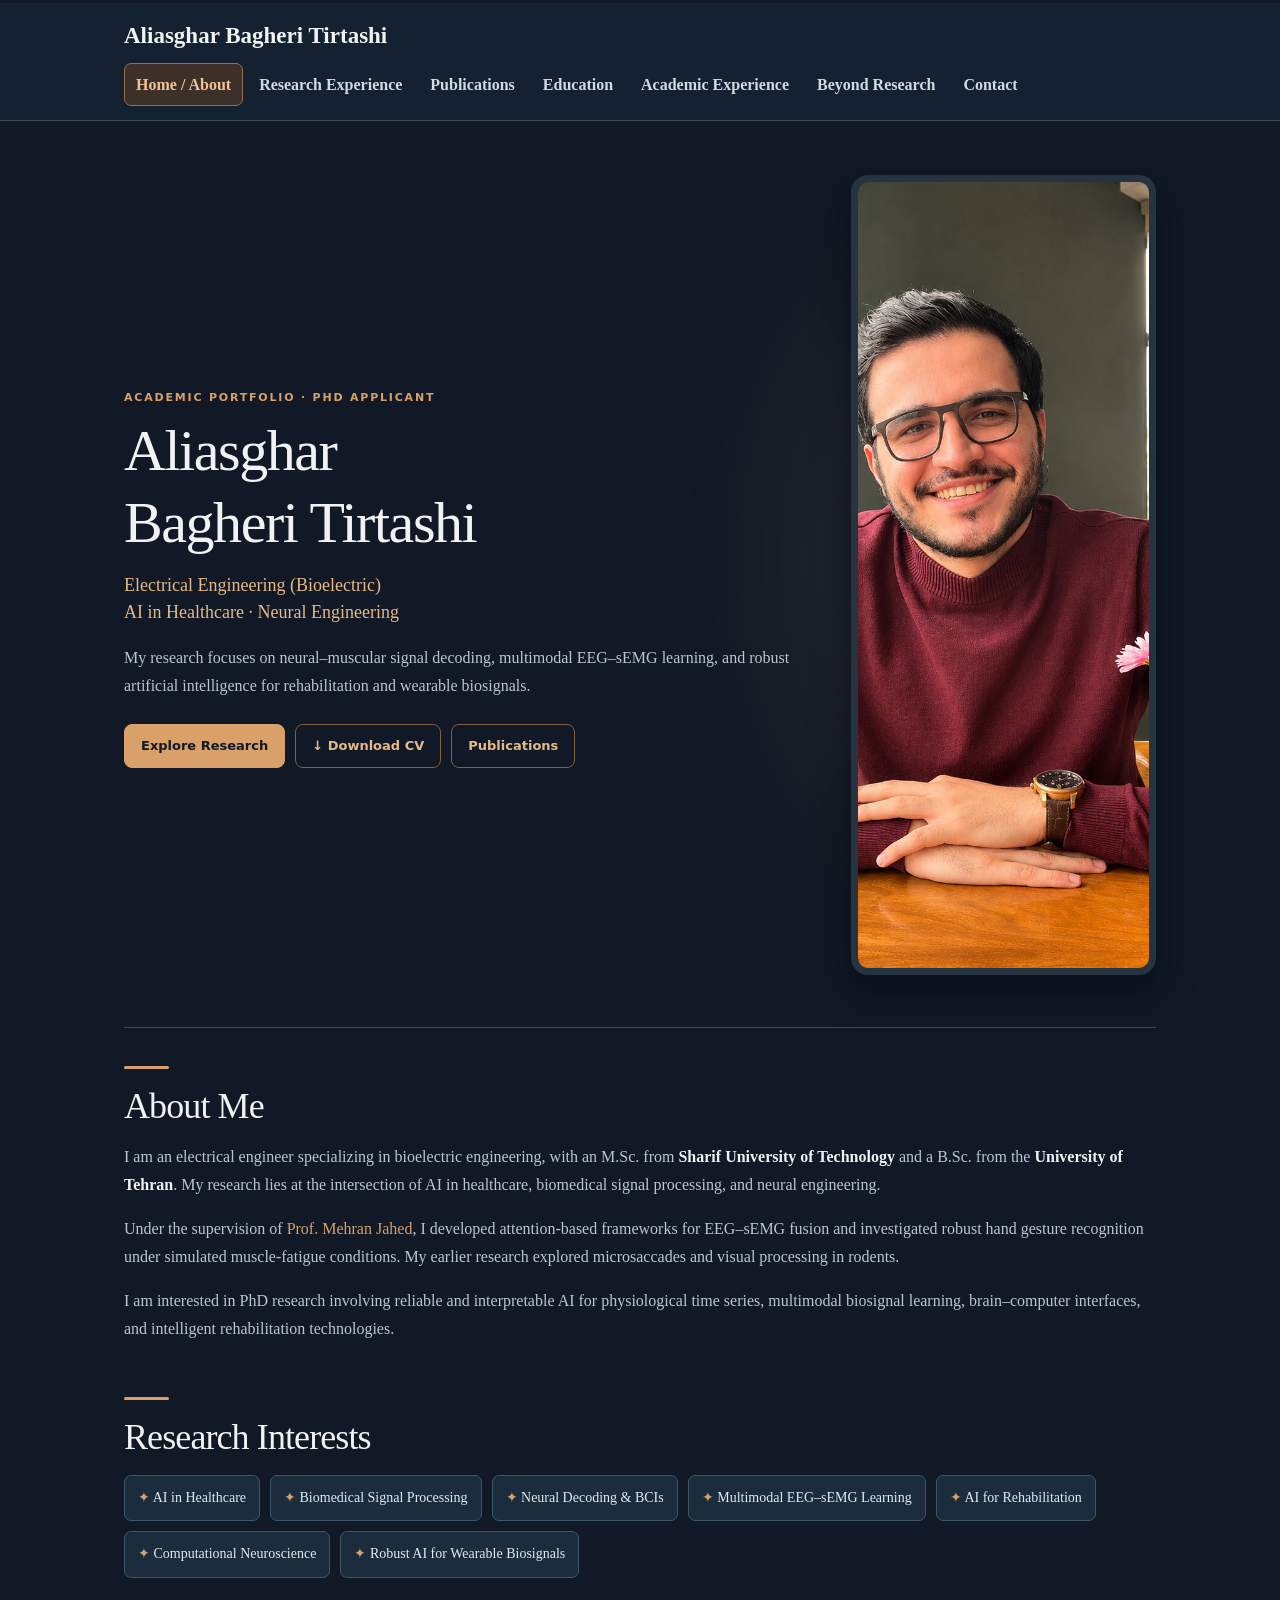
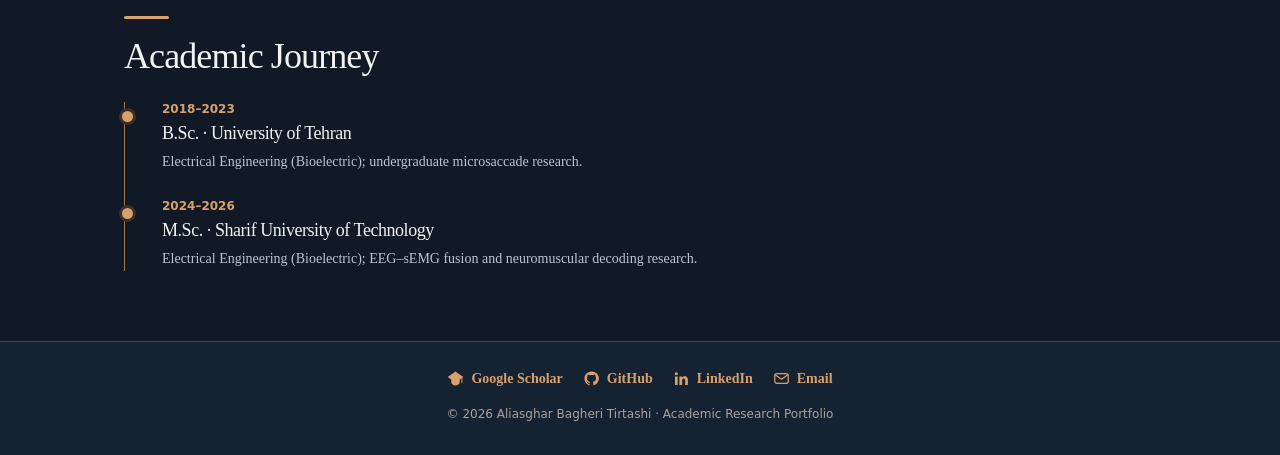
==== index.html @ 9c316525 "Add files via upload" ====
<!DOCTYPE html>

<html lang="en"><head><meta charset="utf-8"/><meta content="width=device-width,initial-scale=1" name="viewport"/><meta content="#101925" name="theme-color"/><meta content="Aliasghar Bagheri Tirtashi is a bioelectric engineering researcher focusing on AI in healthcare, EEG–sEMG fusion and rehabilitation." name="description"/><meta content="Home | Aliasghar Bagheri Tirtashi" property="og:title"/><meta content="Aliasghar Bagheri Tirtashi is a bioelectric engineering researcher focusing on AI in healthcare, EEG–sEMG fusion and rehabilitation." property="og:description"/><meta content="website" property="og:type"/><title>Home | Aliasghar Bagheri Tirtashi</title><link href="style.css" rel="stylesheet"/><script defer="" src="site.js"></script></head><body><div aria-hidden="true" class="reading-progress"></div><header class="site-header"><div class="shell"><div class="brandbar"><a class="brand" href="index.html"><span>Aliasghar Bagheri Tirtashi</span></a><button aria-controls="primary-nav" aria-expanded="false" class="menu-toggle" type="button">☰ Menu</button></div><nav aria-label="Main navigation" class="nav" id="primary-nav"><a aria-current="page" class="nav-link" href="index.html">Home / About</a><a class="nav-link" href="projects.html">Research Experience</a><a class="nav-link" href="publications.html">Publications</a><a class="nav-link" href="education.html">Education</a><a class="nav-link" href="experience.html">Academic Experience</a><a class="nav-link" href="beyond.html">Beyond Research</a><a class="nav-link" href="contact.html">Contact</a></nav></div></header><main class="shell" id="main-content"><section class="hero"><div><div class="eyebrow">Academic portfolio · PhD applicant</div><h1>Aliasghar<br/>Bagheri Tirtashi</h1><div class="sub">Electrical Engineering (Bioelectric)<br/>AI in Healthcare · Neural Engineering</div><p>My research focuses on neural–muscular signal decoding, multimodal EEG–sEMG learning, and robust artificial intelligence for rehabilitation and wearable biosignals.</p><div class="buttons"><a class="btn primary" href="projects.html">Explore Research</a><a class="btn" download="" href="CV.pdf">↓ Download CV</a><a class="btn" href="publications.html">Publications</a></div></div><div class="photo-wrap"><img alt="Portrait of Aliasghar Bagheri Tirtashi" class="portrait" decoding="async" fetchpriority="high" height="800" src="profile.jpg" width="640"/></div></section><section class="section"><div class="rule"></div><h2>About Me</h2><p>I am an electrical engineer specializing in bioelectric engineering, with an M.Sc. from <strong>Sharif University of Technology</strong> and a B.Sc. from the <strong>University of Tehran</strong>. My research lies at the intersection of AI in healthcare, biomedical signal processing, and neural engineering.</p><p>Under the supervision of <a href="https://scholar.google.com/citations?user=g4iOgRsAAAAJ" rel="noopener noreferrer" target="_blank">Prof. Mehran Jahed</a>, I developed attention-based frameworks for EEG–sEMG fusion and investigated robust hand gesture recognition under simulated muscle-fatigue conditions. My earlier research explored microsaccades and visual processing in rodents.</p><p>I am interested in PhD research involving reliable and interpretable AI for physiological time series, multimodal biosignal learning, brain–computer interfaces, and intelligent rehabilitation technologies.</p></section><section class="section"><div class="rule"></div><h2>Research Interests</h2><div class="topics"><span class="topic">AI in Healthcare</span><span class="topic">Biomedical Signal Processing</span><span class="topic">Neural Decoding &amp; BCIs</span><span class="topic">Multimodal EEG–sEMG Learning</span><span class="topic">AI for Rehabilitation</span><span class="topic">Computational Neuroscience</span><span class="topic">Robust AI for Wearable Biosignals</span></div></section><section class="section"><div class="rule"></div><h2>Academic Journey</h2><div class="timeline"><div class="timeitem"><div class="timeyear">2018–2023</div><h3>B.Sc. · University of Tehran</h3><p>Electrical Engineering (Bioelectric); undergraduate microsaccade research.</p></div><div class="timeitem"><div class="timeyear">2024–2026</div><h3>M.Sc. · Sharif University of Technology</h3><p>Electrical Engineering (Bioelectric); EEG–sEMG fusion and neuromuscular decoding research.</p></div></div></section></main><footer class="footer"><div class="footer-links"><a class="platform-link" href="https://scholar.google.com/citations?user=hEYMCQ0AAAAJ&amp;hl=en" rel="noopener noreferrer" target="_blank"><span aria-hidden="true" class="platform-icon platform-icon-scholar"><svg fill="currentColor" viewbox="0 0 24 24"><path d="m12 2-11 8 11 8 11-8L12 2Zm-6 11v4c0 2.8 3.1 5 6 5s6-2.2 6-5v-4l-6 4-6-4Z"></path><path d="M21 10v8" stroke="currentColor" stroke-width="1.4"></path></svg></span>Google Scholar</a><a class="platform-link" href="https://github.com/aliasgharbagheri2079" rel="noopener noreferrer" target="_blank"><span aria-hidden="true" class="platform-icon platform-icon-github"><svg fill="currentColor" viewbox="0 0 24 24"><path d="M12 2a10 10 0 0 0-3.16 19.49c.5.09.68-.22.68-.48v-1.7c-2.78.61-3.37-1.18-3.37-1.18-.45-1.15-1.1-1.45-1.1-1.45-.9-.62.07-.61.07-.61 1 .07 1.52 1.03 1.52 1.03.88 1.51 2.31 1.08 2.87.83.09-.64.35-1.08.63-1.33-2.22-.25-4.55-1.11-4.55-4.94 0-1.09.39-1.98 1.03-2.68-.1-.25-.45-1.27.1-2.65 0 0 .84-.27 2.75 1.02A9.6 9.6 0 0 1 12 6.9c.85 0 1.71.11 2.51.34 1.91-1.29 2.75-1.02 2.75-1.02.55 1.38.2 2.4.1 2.65.64.7 1.03 1.59 1.03 2.68 0 3.84-2.34 4.69-4.57 4.94.36.31.68.93.68 1.87v2.76c0 .27.18.58.69.48A10 10 0 0 0 12 2Z"></path></svg></span>GitHub</a><a class="platform-link" href="https://www.linkedin.com/in/aliasghar-bagheri/" rel="noopener noreferrer" target="_blank"><span aria-hidden="true" class="platform-icon platform-icon-linkedin"><svg fill="currentColor" viewbox="0 0 24 24"><path d="M4.7 3A2.2 2.2 0 1 0 4.7 7.4 2.2 2.2 0 0 0 4.7 3ZM2.8 9h3.8v12H2.8V9ZM9 9h3.6v1.6h.1C13.3 9.5 14.6 8.7 16.4 8.7c3.9 0 4.6 2.5 4.6 5.7V21h-3.8v-5.9c0-1.4 0-3.2-2-3.2s-2.3 1.6-2.3 3.1V21H9V9Z"></path></svg></span>LinkedIn</a><a class="platform-link" href="mailto:aliasghar.bagheri79@sharif.edu"><span aria-hidden="true" class="platform-icon platform-icon-mail"><svg fill="none" stroke="currentColor" stroke-linecap="round" stroke-linejoin="round" stroke-width="1.8" viewbox="0 0 24 24"><rect height="14" rx="3" width="19" x="2.5" y="5"></rect><path d="m3.5 7 8.5 6 8.5-6"></path></svg></span>Email</a></div><small>© 2026 Aliasghar Bagheri Tirtashi · Academic Research Portfolio</small></footer></body></html>
---- style.css ----
:root{color-scheme:dark;--bg:#121416;--panel:#1b1d20;--card:#242629;--border:#3b3d3f;--fg:#f0eeea;--muted:#c5c0ba;--ochre:#e9b16e;--soft:#f1ca99}
*{box-sizing:border-box}html{scroll-behavior:smooth}body{margin:0;background:var(--bg);color:var(--fg);font:16px/1.75 Georgia,'Times New Roman',serif}a{color:var(--ochre);text-decoration:none;overflow-wrap:anywhere}a:hover{text-decoration:underline}a:focus-visible,button:focus-visible,summary:focus-visible{outline:3px solid var(--ochre);outline-offset:3px;border-radius:3px}button{font:inherit;cursor:pointer}.shell{max-width:1080px;margin:auto;padding:0 24px}.site-header{background:var(--panel);border-bottom:1px solid var(--border)}.brandbar{display:flex;align-items:center;justify-content:space-between;gap:14px;padding:18px 0 12px}.brand{display:flex;align-items:center;gap:12px;color:var(--fg);font-weight:700;font-size:17px;line-height:1.3}.brand:hover{text-decoration:none}.monogram{flex:none;background:#362c23;border:1px solid #87613c;border-radius:9px;padding:9px;color:var(--ochre)}.nav{display:flex;gap:4px;flex-wrap:wrap;padding-bottom:14px}.nav a{font:13px system-ui,sans-serif;color:#d0c8bf;border-radius:7px;padding:9px 11px}.nav a[aria-current=page]{background:#453525;border:1px solid #86603a;color:#f7d7ad;padding:8px 10px}.nav a:hover{background:#32302e;text-decoration:none}.menu-toggle{display:none;background:#342d26;border:1px solid #745637;border-radius:7px;color:#f1c791;padding:9px 12px;font:13px system-ui,sans-serif}main{padding-top:37px!important;padding-bottom:70px!important;min-height:60vh}h1,h2,h3{font-family:Georgia,'Times New Roman',serif;letter-spacing:-.025em;line-height:1.23;font-weight:400}h1{font-size:clamp(34px,6vw,58px);margin:10px 0 14px}h2{font-size:clamp(27px,4vw,36px);margin:0 0 15px}h3{font-size:21px;margin:0 0 10px}p{color:var(--muted);margin:0 0 16px}strong{color:var(--fg)}.eyebrow{font:700 11px system-ui,sans-serif;letter-spacing:1.8px;color:var(--ochre);text-transform:uppercase;margin-bottom:11px}.hero{display:grid;grid-template-columns:minmax(0,1.5fr) minmax(180px,.66fr);gap:35px;align-items:center;padding:20px 0 43px;border-bottom:1px solid var(--border)}.sub{color:var(--soft);font-size:18px;line-height:1.5;margin-bottom:18px}.portrait{width:100%;aspect-ratio:4/5;object-fit:cover;object-position:center 25%;border:7px solid #302a26;border-radius:15px;box-shadow:0 15px 32px #0005}.buttons{display:flex;gap:10px;flex-wrap:wrap;margin-top:24px}.btn{display:inline-flex;align-items:center;justify-content:center;min-height:44px;padding:11px 16px;background:transparent;color:var(--soft);border:1px solid #82613e;border-radius:8px;font:650 13px system-ui,sans-serif}.btn.primary{background:var(--ochre);color:#191612;border-color:var(--ochre)}.btn:hover{filter:brightness(1.12);text-decoration:none}.section{padding-top:38px}.rule{height:3px;width:45px;background:var(--ochre);border-radius:4px;margin-bottom:15px}.topics{display:flex;flex-wrap:wrap;gap:10px}.topic{background:#292927;border:1px solid #4d4337;border-radius:7px;padding:10px 13px;font-size:14px}.topic:before{content:'✦ ';color:var(--ochre)}.timeline{border-left:1px solid #85613c;padding-left:27px;margin:24px 0 0}.timeitem{position:relative;padding:0 0 24px 10px}.timeitem:last-child{padding-bottom:0}.timeitem:before{content:'';position:absolute;left:-33px;top:6px;background:var(--ochre);width:11px;height:11px;border:3px solid #453426;border-radius:50%}.timeyear{color:var(--ochre);font:700 12px system-ui,sans-serif}.timeitem h3{font-size:18px;margin:6px 0}.timeitem p{font-size:14px;margin:0}.head{border-bottom:1px solid var(--border);padding:10px 0 24px;margin-bottom:26px}.head p{max-width:740px;margin:0}.card{background:var(--card);padding:24px;border:1px solid var(--border);border-radius:11px;margin-bottom:15px}.card p:last-child{margin-bottom:0}.tag{display:inline-block;background:#3d3025;color:#f1c694;font:650 11px system-ui,sans-serif;letter-spacing:.4px;border-radius:5px;padding:5px 10px;margin-bottom:13px}.grid2{display:grid;grid-template-columns:repeat(2,minmax(0,1fr));gap:14px}.grid2 .card{margin-bottom:0}.pub{border-left:3px solid var(--ochre)}.pub p{font-size:15px}.links{display:flex;flex-wrap:wrap;gap:9px}.links a{display:inline-block;background:#3b3025;border-radius:6px;padding:8px 12px;font:650 12px system-ui,sans-serif}details{border-top:1px solid #484039;margin-top:16px;padding-top:10px}details summary{cursor:pointer;color:var(--ochre);font:650 13px system-ui,sans-serif;padding:9px 0}details p{font-size:14px!important;background:#302b26;border-radius:7px;padding:14px;margin-top:6px!important}ul{padding-left:23px;color:var(--muted)}li{margin-bottom:5px}.media-grid{display:grid;grid-template-columns:repeat(3,minmax(0,1fr));gap:14px}.media-card{background:var(--card);border:1px solid var(--border);border-radius:11px;overflow:hidden}.poster{aspect-ratio:2/3;position:relative;overflow:hidden;display:flex;align-items:flex-end;padding:17px;background:linear-gradient(140deg,#4b3930,#161e25)}.poster:before{content:'';position:absolute;width:160%;height:55%;top:27%;left:-20%;border:1px solid #cba27355;border-radius:50%;transform:rotate(-40deg)}.media-card:nth-child(3n+2) .poster{background:linear-gradient(155deg,#263842,#362826)}.media-card:nth-child(3n) .poster{background:linear-gradient(155deg,#553d30,#232328)}.poster span{position:relative;color:#fff2df;text-shadow:0 3px 6px #0009;font-size:clamp(17px,2.7vw,27px);line-height:1.18}.media-info{padding:15px}.media-info strong{font-size:16px;display:block;line-height:1.3}.media-info small{color:var(--ochre);font:12px system-ui,sans-serif}.media-info p{font-size:13px;margin:7px 0 0}.artist{display:flex;gap:16px;align-items:center}.artist-icon{flex:none;width:76px;height:88px;display:grid;place-items:center;background:linear-gradient(135deg,#614a35,#35312c);border-radius:8px;color:#f0c591;font-size:33px}.artist p{font-size:14px}.section-note{color:#ada69e;font:12px/1.6 system-ui,sans-serif;margin-top:18px}.footer{background:var(--panel);border-top:1px solid var(--border);padding:28px 15px;text-align:center}.footer-links{display:flex;gap:20px;flex-wrap:wrap;justify-content:center;margin-bottom:12px}.footer-links a{font:13px system-ui,sans-serif}.footer small{font:12px system-ui,sans-serif;color:#aaa39a}@media(max-width:700px){.shell{padding:0 16px}.menu-toggle{display:block}.nav{display:none;flex-direction:column}.nav.open{display:flex}.nav a{padding:12px}.nav a[aria-current=page]{padding:11px}.hero{grid-template-columns:1fr;gap:22px}.hero .photo-wrap{grid-row:1;max-width:210px}.grid2{grid-template-columns:1fr}.media-grid{grid-template-columns:repeat(2,minmax(0,1fr))}.card{padding:19px}}@media(max-width:380px){.media-grid{grid-template-columns:1fr}}@media(prefers-reduced-motion:reduce){html{scroll-behavior:auto}}

/* Gallery revision: actual poster images and compact heights */
.poster{aspect-ratio:5/6;display:block;padding:0;background:#292a2c;isolation:isolate}
.poster img{width:100%;height:100%;display:block;object-fit:cover;object-position:center 25%;position:absolute;inset:0;z-index:2}
.poster span{display:none;position:absolute;inset:auto 12px 14px;z-index:3;font-size:21px}
.poster.poster-unavailable span{display:block}
.poster.poster-unavailable{padding:17px}
.poster:before{z-index:0}
.media-card:nth-child(3n+2) .poster,.media-card:nth-child(3n) .poster{background:#27282c}
/* Portrait: slightly shorter and wider, especially on phones */
.portrait{aspect-ratio:1/1;object-fit:cover;object-position:center 35%;}
@media(max-width:700px){
 .hero .photo-wrap{max-width:300px;width:min(100%,300px);justify-self:start}
 .hero .portrait{aspect-ratio:5/4;width:100%;max-height:250px;object-fit:cover;object-position:center 32%;}
 .media-grid{grid-template-columns:repeat(2,minmax(0,1fr));gap:12px}
 .poster{aspect-ratio:5/6}
}
@media(max-width:380px){.media-grid{grid-template-columns:repeat(2,minmax(0,1fr))}.media-info{padding:10px}.media-info strong{font-size:14px}}

/* Fast gallery rendering: fixed image sizing + native deferred loading */
.poster { aspect-ratio:5/6; contain:layout paint; background:#292a2c; }
.poster img { object-fit:cover; width:100%; height:100%; }
.media-grid { align-items:start; }
@media(max-width:700px){.poster{aspect-ratio:5/6}}

/* Navigation typography revision — scholarly serif, larger and bolder */
.nav a {
  font-family: Georgia, 'Times New Roman', serif;
  font-size: 16px;
  font-weight: 700;
  line-height: 1.4;
  letter-spacing: 0;
  padding: 10px 12px;
}
.nav a[aria-current="page"] { padding: 9px 11px; }
@media (max-width: 700px) {
  .nav a { font-size: 15px; padding: 13px 14px; }
  .nav a[aria-current="page"] { padding: 12px 13px; }
  .menu-toggle { font-family: Georgia, 'Times New Roman', serif; font-size: 15px; font-weight: 700; }
}

/* Portrait thumbnails for Music I Enjoy */
.artist-icon{overflow:hidden;position:relative;width:92px;height:94px;flex:0 0 92px;padding:0;background:#352e29}
.artist-icon img{width:100%;height:100%;object-fit:cover;object-position:center 23%;display:block;border-radius:8px}
.artist-icon.artist-image-unavailable:after{content:'♫';position:absolute;inset:0;display:grid;place-items:center;color:var(--ochre);font-size:34px}
.artist-credits{margin-top:18px;max-width:950px;line-height:1.8}
.artist-credits a{font-weight:500}
@media(max-width:700px){.artist-icon{width:78px;height:84px;flex-basis:78px}.artist-icon img{height:100%}}


/* Academic contact form: Dark Ink & Ochre, Scholarly Serif */
.contact-form-section{margin:44px 0 12px;max-width:850px}
.contact-form-heading{margin-bottom:20px}
.contact-form-heading h2{margin-bottom:10px}
.contact-form{padding:27px 28px}
.contact-form-grid{display:grid;grid-template-columns:repeat(2,minmax(0,1fr));gap:18px}
.form-field{display:flex;flex-direction:column;gap:8px;margin-bottom:20px;min-width:0}
.form-field label{font-family:Georgia,'Times New Roman',serif;font-weight:700;font-size:16px;color:#f0eeea}
.form-field input,.form-field select,.form-field textarea{font:16px/1.5 Georgia,'Times New Roman',serif;color:#f0eeea;background:#191c20;border:1px solid #68605a;border-radius:8px;padding:12px 14px;width:100%;min-height:47px;transition:border-color .15s,box-shadow .15s}
.form-field textarea{min-height:150px;resize:vertical}
.form-field select{color-scheme:dark}
.form-field input::placeholder,.form-field textarea::placeholder{color:#aca7a1;opacity:1}
.form-field input:focus,.form-field select:focus,.form-field textarea:focus{outline:2px solid #e9b16e;outline-offset:2px;border-color:#e9b16e}
.form-field input:invalid:not(:placeholder-shown){border-color:#8a6660}
.form-spam-field{position:absolute;left:-10000px;top:auto;width:1px;height:1px;overflow:hidden}
.contact-form-bottom{display:flex;align-items:center;gap:16px;flex-wrap:wrap}
.contact-submit:disabled{cursor:wait;opacity:.7}
.form-hint{font-size:13px;color:#c5c0ba}
.form-status{margin:15px 0 0!important;border-radius:8px;padding:12px 15px;font-size:14px;line-height:1.55}
.form-status.success{color:#d6f5d9;background:#223329;border:1px solid #5a9567}
.form-status.error{color:#ffdfd3;background:#3b2925;border:1px solid #af7365}
@media(max-width:650px){.contact-form-grid{grid-template-columns:1fr;gap:0}.contact-form{padding:20px 16px}.contact-form-section{margin-top:32px}.contact-form-bottom{align-items:stretch;flex-direction:column}.contact-submit{width:100%}}

/* Compact contact cards and inline platform icons — no network-dependent icon libraries */
.contact-card-compact{padding:16px 19px;min-height:0;display:flex;flex-direction:column;gap:7px;justify-content:center}
.contact-card-head{display:flex;align-items:center;gap:11px;min-height:27px}
.contact-card-head h3{font-size:18px;font-weight:700;line-height:1.3;margin:0;color:var(--fg)}
.contact-card-link{margin:0!important;padding-left:36px;line-height:1.5;font-size:15px}
.contact-card-link a{overflow-wrap:anywhere}
.platform-icon{width:22px;height:22px;display:inline-flex;align-items:center;justify-content:center;color:var(--ochre);vertical-align:middle;flex-shrink:0}
.platform-icon svg{width:100%;height:100%;display:block}
.platform-link{display:inline-flex!important;align-items:center;gap:7px;vertical-align:middle}
.platform-link .platform-icon{width:17px;height:17px}
.footer-links a{font-family:Georgia,'Times New Roman',serif;font-weight:700;font-size:14px}
@media(max-width:700px){.contact-card-compact{padding:13px 16px}.contact-card-head h3{font-size:17px}.contact-card-link{padding-left:33px;font-size:14px}}


/* Midnight Blue & Copper — selected final working design */
:root{color-scheme:dark;--bg:#101925;--panel:#152231;--card:#1B2938;--border:#35495A;--fg:#F0F2F4;--muted:#BAC6D0;--ochre:#D9A06A;--soft:#E5B989}
body{background:var(--bg);color:var(--fg)}
.site-header{background:rgba(21,34,49,.96);border-color:var(--border);position:sticky;top:3px;z-index:30;backdrop-filter:blur(12px)}
.reading-progress{position:fixed;top:0;left:0;width:0;height:3px;background:var(--ochre);z-index:50;box-shadow:0 0 9px #d9a06a77;pointer-events:none}
.brand{gap:0;font:700 clamp(17px,2vw,23px)/1.3 Georgia,'Times New Roman',serif;color:var(--fg)}
.nav a{font:700 16px/1.45 Georgia,'Times New Roman',serif;color:#D1DBE2;transition:background-color .2s,color .2s}
.nav a[aria-current=page]{background:#3C3029;border-color:#966E4A;color:#F2C394}
.nav a:hover{background:#26394B;color:#fff}
.menu-toggle{color:var(--fg);background:#213246;border-color:var(--border);font-family:Georgia,serif;font-weight:700}
.hero{position:relative;isolation:isolate}
.hero:before{content:'';position:absolute;z-index:-1;right:-2%;top:1%;width:47%;height:90%;background:radial-gradient(ellipse,#c88f5422,transparent 70%);filter:blur(16px);pointer-events:none}
.portrait{aspect-ratio:4/5;object-fit:cover;object-position:center 25%;border:7px solid #263341;border-radius:17px;box-shadow:0 16px 36px #02081188;transition:transform .3s ease}
.portrait:hover{transform:translateY(-4px)}
.card{background:var(--card);border-color:var(--border);transition:border-color .24s ease,transform .24s ease,box-shadow .24s ease}
.card:hover{border-color:#997654;box-shadow:0 9px 20px #06111b55}
.btn,.nav a,.media-card,.artist-icon{transition:all .22s ease}
.btn.primary{background:var(--ochre);border-color:var(--ochre);color:#101925}
.btn:hover{transform:translateY(-2px)}
.topic{background:#1b2c3d;border-color:#405667;color:#e3e9ef;transition:transform .2s,border-color .2s}
.topic:hover{transform:translateY(-2px);border-color:var(--ochre)}
.tag{background:#3b3029;color:#f1bf8b}
.timeitem:before{background:var(--ochre);border-color:#3a3029}
.timeline{border-color:#a67850}
.research-details{margin-top:16px;padding-top:12px;border-top:1px solid var(--border)}
.research-details summary{color:var(--ochre);font-weight:700;cursor:pointer}
.research-details p{margin:10px 0 0;font-size:14px;color:var(--muted)}
.contact-form{background:var(--card)}
.form-field input,.form-field textarea,.form-field select{background:#111E2C;border-color:#506272;color:var(--fg)}
.form-field label{color:var(--fg)}
.form-field input:focus,.form-field textarea:focus,.form-field select:focus{outline-color:var(--ochre);border-color:var(--ochre)}
.contact-card-head h3{color:var(--fg)}
.footer{background:var(--panel);border-color:var(--border)}
.platform-icon,.platform-link,.contact-card-link a{color:var(--ochre)}
main{animation:siteEnter .4s ease-out both}
@keyframes siteEnter{from{opacity:.25;transform:translateY(8px)}to{opacity:1;transform:translateY(0)}}
@media(max-width:700px){.nav a{font-size:15px}.portrait{width:min(100%,330px);aspect-ratio:5/4;object-position:center 29%}.hero{gap:18px}.brand{font-size:17px}}
@media(prefers-reduced-motion:reduce){html{scroll-behavior:auto}*,*::before,*::after{animation:none!important;transition:none!important}}
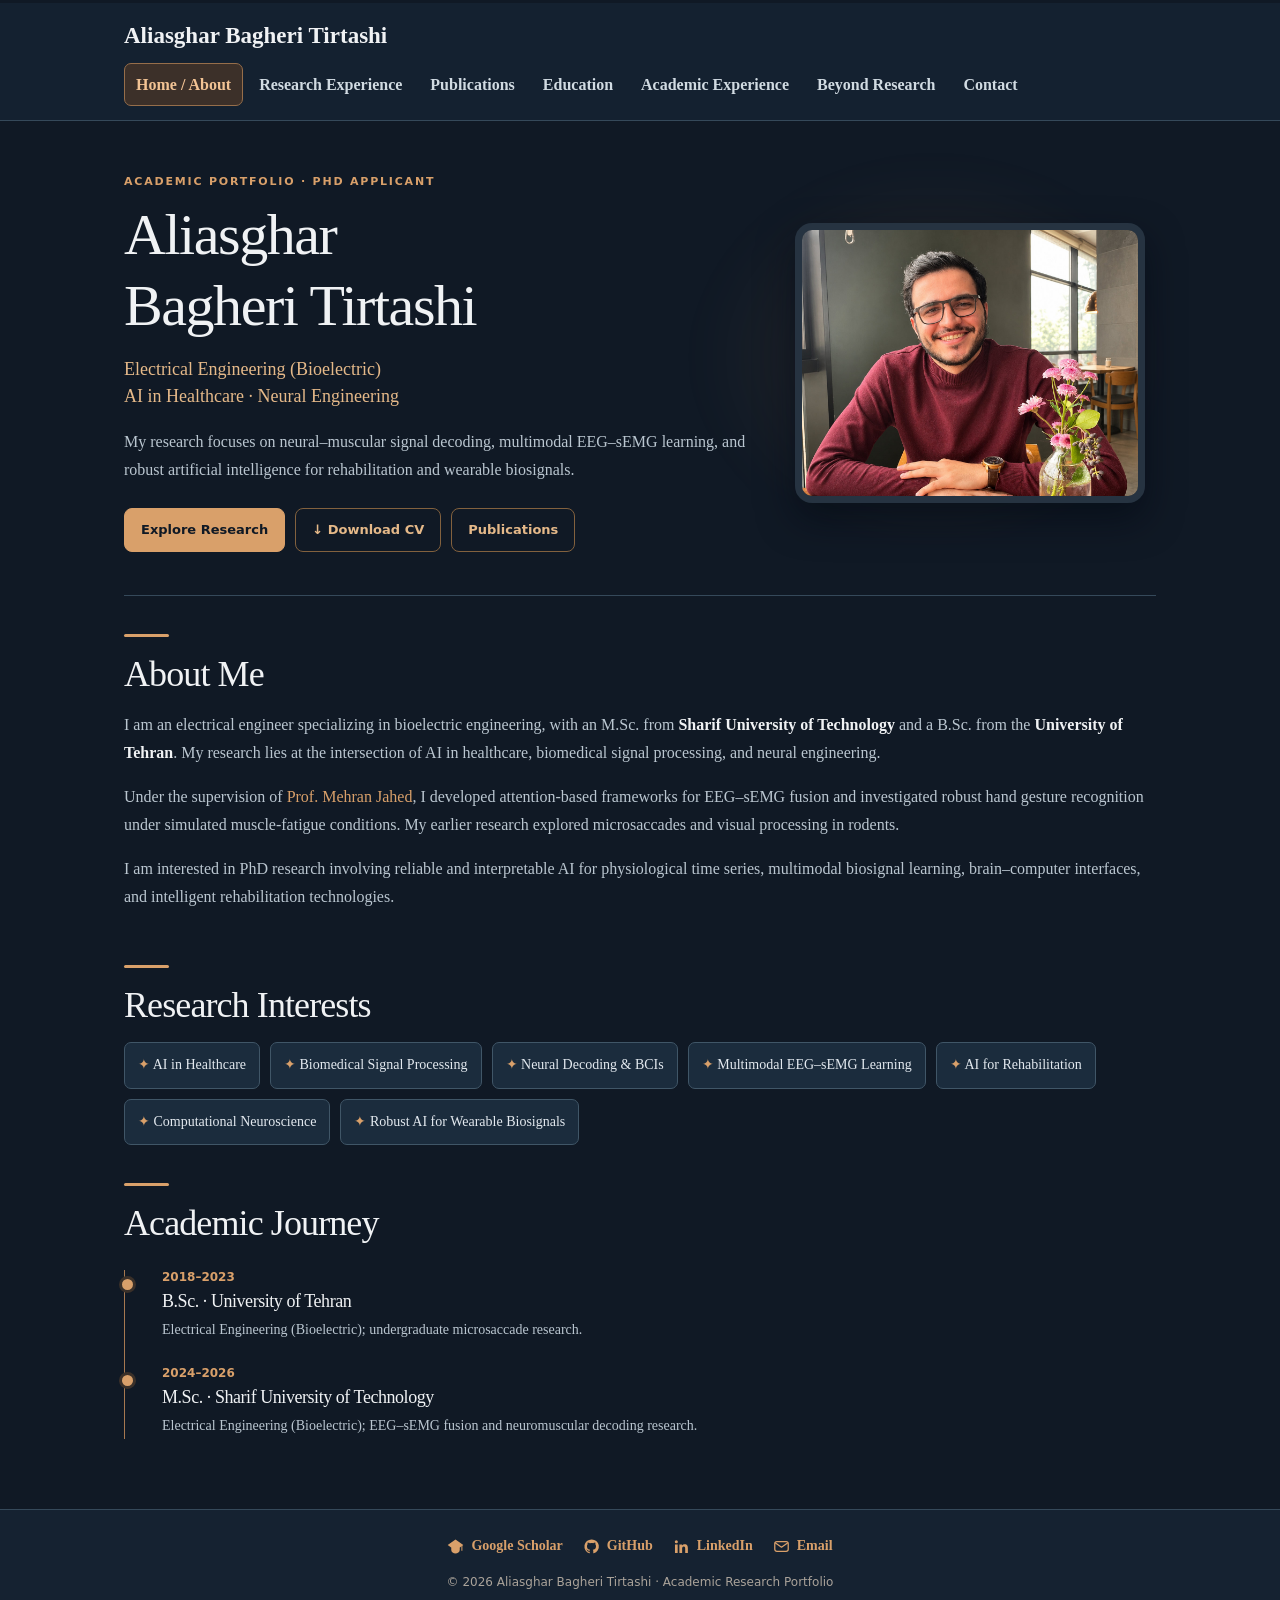
==== commit 497b6b7b: "Add files via upload" ====
--- a/index.html
+++ b/index.html
@@ -1,3 +1,3 @@
 <!DOCTYPE html>
 
-<html lang="en"><head><meta charset="utf-8"/><meta content="width=device-width,initial-scale=1" name="viewport"/><meta content="#101925" name="theme-color"/><meta content="Aliasghar Bagheri Tirtashi is a bioelectric engineering researcher focusing on AI in healthcare, EEG–sEMG fusion and rehabilitation." name="description"/><meta content="Home | Aliasghar Bagheri Tirtashi" property="og:title"/><meta content="Aliasghar Bagheri Tirtashi is a bioelectric engineering researcher focusing on AI in healthcare, EEG–sEMG fusion and rehabilitation." property="og:description"/><meta content="website" property="og:type"/><title>Home | Aliasghar Bagheri Tirtashi</title><link href="style.css" rel="stylesheet"/><script defer="" src="site.js"></script></head><body><div aria-hidden="true" class="reading-progress"></div><header class="site-header"><div class="shell"><div class="brandbar"><a class="brand" href="index.html"><span>Aliasghar Bagheri Tirtashi</span></a><button aria-controls="primary-nav" aria-expanded="false" class="menu-toggle" type="button">☰ Menu</button></div><nav aria-label="Main navigation" class="nav" id="primary-nav"><a aria-current="page" class="nav-link" href="index.html">Home / About</a><a class="nav-link" href="projects.html">Research Experience</a><a class="nav-link" href="publications.html">Publications</a><a class="nav-link" href="education.html">Education</a><a class="nav-link" href="experience.html">Academic Experience</a><a class="nav-link" href="beyond.html">Beyond Research</a><a class="nav-link" href="contact.html">Contact</a></nav></div></header><main class="shell" id="main-content"><section class="hero"><div><div class="eyebrow">Academic portfolio · PhD applicant</div><h1>Aliasghar<br/>Bagheri Tirtashi</h1><div class="sub">Electrical Engineering (Bioelectric)<br/>AI in Healthcare · Neural Engineering</div><p>My research focuses on neural–muscular signal decoding, multimodal EEG–sEMG learning, and robust artificial intelligence for rehabilitation and wearable biosignals.</p><div class="buttons"><a class="btn primary" href="projects.html">Explore Research</a><a class="btn" download="" href="CV.pdf">↓ Download CV</a><a class="btn" href="publications.html">Publications</a></div></div><div class="photo-wrap"><img alt="Portrait of Aliasghar Bagheri Tirtashi" class="portrait" decoding="async" fetchpriority="high" height="800" src="profile.jpg" width="640"/></div></section><section class="section"><div class="rule"></div><h2>About Me</h2><p>I am an electrical engineer specializing in bioelectric engineering, with an M.Sc. from <strong>Sharif University of Technology</strong> and a B.Sc. from the <strong>University of Tehran</strong>. My research lies at the intersection of AI in healthcare, biomedical signal processing, and neural engineering.</p><p>Under the supervision of <a href="https://scholar.google.com/citations?user=g4iOgRsAAAAJ" rel="noopener noreferrer" target="_blank">Prof. Mehran Jahed</a>, I developed attention-based frameworks for EEG–sEMG fusion and investigated robust hand gesture recognition under simulated muscle-fatigue conditions. My earlier research explored microsaccades and visual processing in rodents.</p><p>I am interested in PhD research involving reliable and interpretable AI for physiological time series, multimodal biosignal learning, brain–computer interfaces, and intelligent rehabilitation technologies.</p></section><section class="section"><div class="rule"></div><h2>Research Interests</h2><div class="topics"><span class="topic">AI in Healthcare</span><span class="topic">Biomedical Signal Processing</span><span class="topic">Neural Decoding &amp; BCIs</span><span class="topic">Multimodal EEG–sEMG Learning</span><span class="topic">AI for Rehabilitation</span><span class="topic">Computational Neuroscience</span><span class="topic">Robust AI for Wearable Biosignals</span></div></section><section class="section"><div class="rule"></div><h2>Academic Journey</h2><div class="timeline"><div class="timeitem"><div class="timeyear">2018–2023</div><h3>B.Sc. · University of Tehran</h3><p>Electrical Engineering (Bioelectric); undergraduate microsaccade research.</p></div><div class="timeitem"><div class="timeyear">2024–2026</div><h3>M.Sc. · Sharif University of Technology</h3><p>Electrical Engineering (Bioelectric); EEG–sEMG fusion and neuromuscular decoding research.</p></div></div></section></main><footer class="footer"><div class="footer-links"><a class="platform-link" href="https://scholar.google.com/citations?user=hEYMCQ0AAAAJ&amp;hl=en" rel="noopener noreferrer" target="_blank"><span aria-hidden="true" class="platform-icon platform-icon-scholar"><svg fill="currentColor" viewbox="0 0 24 24"><path d="m12 2-11 8 11 8 11-8L12 2Zm-6 11v4c0 2.8 3.1 5 6 5s6-2.2 6-5v-4l-6 4-6-4Z"></path><path d="M21 10v8" stroke="currentColor" stroke-width="1.4"></path></svg></span>Google Scholar</a><a class="platform-link" href="https://github.com/aliasgharbagheri2079" rel="noopener noreferrer" target="_blank"><span aria-hidden="true" class="platform-icon platform-icon-github"><svg fill="currentColor" viewbox="0 0 24 24"><path d="M12 2a10 10 0 0 0-3.16 19.49c.5.09.68-.22.68-.48v-1.7c-2.78.61-3.37-1.18-3.37-1.18-.45-1.15-1.1-1.45-1.1-1.45-.9-.62.07-.61.07-.61 1 .07 1.52 1.03 1.52 1.03.88 1.51 2.31 1.08 2.87.83.09-.64.35-1.08.63-1.33-2.22-.25-4.55-1.11-4.55-4.94 0-1.09.39-1.98 1.03-2.68-.1-.25-.45-1.27.1-2.65 0 0 .84-.27 2.75 1.02A9.6 9.6 0 0 1 12 6.9c.85 0 1.71.11 2.51.34 1.91-1.29 2.75-1.02 2.75-1.02.55 1.38.2 2.4.1 2.65.64.7 1.03 1.59 1.03 2.68 0 3.84-2.34 4.69-4.57 4.94.36.31.68.93.68 1.87v2.76c0 .27.18.58.69.48A10 10 0 0 0 12 2Z"></path></svg></span>GitHub</a><a class="platform-link" href="https://www.linkedin.com/in/aliasghar-bagheri/" rel="noopener noreferrer" target="_blank"><span aria-hidden="true" class="platform-icon platform-icon-linkedin"><svg fill="currentColor" viewbox="0 0 24 24"><path d="M4.7 3A2.2 2.2 0 1 0 4.7 7.4 2.2 2.2 0 0 0 4.7 3ZM2.8 9h3.8v12H2.8V9ZM9 9h3.6v1.6h.1C13.3 9.5 14.6 8.7 16.4 8.7c3.9 0 4.6 2.5 4.6 5.7V21h-3.8v-5.9c0-1.4 0-3.2-2-3.2s-2.3 1.6-2.3 3.1V21H9V9Z"></path></svg></span>LinkedIn</a><a class="platform-link" href="mailto:aliasghar.bagheri79@sharif.edu"><span aria-hidden="true" class="platform-icon platform-icon-mail"><svg fill="none" stroke="currentColor" stroke-linecap="round" stroke-linejoin="round" stroke-width="1.8" viewbox="0 0 24 24"><rect height="14" rx="3" width="19" x="2.5" y="5"></rect><path d="m3.5 7 8.5 6 8.5-6"></path></svg></span>Email</a></div><small>© 2026 Aliasghar Bagheri Tirtashi · Academic Research Portfolio</small></footer></body></html>+<html lang="en"><head><meta charset="utf-8"/><meta content="width=device-width,initial-scale=1" name="viewport"/><meta content="#101925" name="theme-color"/><meta content="Aliasghar Bagheri Tirtashi is a bioelectric engineering researcher focusing on AI in healthcare, EEG–sEMG fusion and rehabilitation." name="description"/><meta content="Home | Aliasghar Bagheri Tirtashi" property="og:title"/><meta content="Aliasghar Bagheri Tirtashi is a bioelectric engineering researcher focusing on AI in healthcare, EEG–sEMG fusion and rehabilitation." property="og:description"/><meta content="website" property="og:type"/><title>Home | Aliasghar Bagheri Tirtashi</title><link href="style.css" rel="stylesheet"/><script defer="" src="site.js"></script></head><body><div aria-hidden="true" class="reading-progress"></div><header class="site-header"><div class="shell"><div class="brandbar"><a class="brand" href="index.html"><span>Aliasghar Bagheri Tirtashi</span></a><button aria-controls="primary-nav" aria-expanded="false" class="menu-toggle" type="button">☰ Menu</button></div><nav aria-label="Main navigation" class="nav" id="primary-nav"><a aria-current="page" class="nav-link" href="index.html">Home / About</a><a class="nav-link" href="projects.html">Research Experience</a><a class="nav-link" href="publications.html">Publications</a><a class="nav-link" href="education.html">Education</a><a class="nav-link" href="experience.html">Academic Experience</a><a class="nav-link" href="beyond.html">Beyond Research</a><a class="nav-link" href="contact.html">Contact</a></nav></div></header><main class="shell" id="main-content"><section class="hero"><div><div class="eyebrow">Academic portfolio · PhD applicant</div><h1>Aliasghar<br/>Bagheri Tirtashi</h1><div class="sub">Electrical Engineering (Bioelectric)<br/>AI in Healthcare · Neural Engineering</div><p>My research focuses on neural–muscular signal decoding, multimodal EEG–sEMG learning, and robust artificial intelligence for rehabilitation and wearable biosignals.</p><div class="buttons"><a class="btn primary" href="projects.html">Explore Research</a><a class="btn" download="" href="CV.pdf">↓ Download CV</a><a class="btn" href="publications.html">Publications</a></div></div><div class="photo-wrap"><img alt="Portrait of Aliasghar Bagheri Tirtashi" class="portrait" decoding="async" fetchpriority="high" height="1254" src="profile.jpg" width="1254"/></div></section><section class="section"><div class="rule"></div><h2>About Me</h2><p>I am an electrical engineer specializing in bioelectric engineering, with an M.Sc. from <strong>Sharif University of Technology</strong> and a B.Sc. from the <strong>University of Tehran</strong>. My research lies at the intersection of AI in healthcare, biomedical signal processing, and neural engineering.</p><p>Under the supervision of <a href="https://scholar.google.com/citations?user=g4iOgRsAAAAJ" rel="noopener noreferrer" target="_blank">Prof. Mehran Jahed</a>, I developed attention-based frameworks for EEG–sEMG fusion and investigated robust hand gesture recognition under simulated muscle-fatigue conditions. My earlier research explored microsaccades and visual processing in rodents.</p><p>I am interested in PhD research involving reliable and interpretable AI for physiological time series, multimodal biosignal learning, brain–computer interfaces, and intelligent rehabilitation technologies.</p></section><section class="section"><div class="rule"></div><h2>Research Interests</h2><div class="topics"><span class="topic">AI in Healthcare</span><span class="topic">Biomedical Signal Processing</span><span class="topic">Neural Decoding &amp; BCIs</span><span class="topic">Multimodal EEG–sEMG Learning</span><span class="topic">AI for Rehabilitation</span><span class="topic">Computational Neuroscience</span><span class="topic">Robust AI for Wearable Biosignals</span></div></section><section class="section"><div class="rule"></div><h2>Academic Journey</h2><div class="timeline"><div class="timeitem"><div class="timeyear">2018–2023</div><h3>B.Sc. · University of Tehran</h3><p>Electrical Engineering (Bioelectric); undergraduate microsaccade research.</p></div><div class="timeitem"><div class="timeyear">2024–2026</div><h3>M.Sc. · Sharif University of Technology</h3><p>Electrical Engineering (Bioelectric); EEG–sEMG fusion and neuromuscular decoding research.</p></div></div></section></main><footer class="footer"><div class="footer-links"><a class="platform-link" href="https://scholar.google.com/citations?user=hEYMCQ0AAAAJ&amp;hl=en" rel="noopener noreferrer" target="_blank"><span aria-hidden="true" class="platform-icon platform-icon-scholar"><svg fill="currentColor" viewbox="0 0 24 24"><path d="m12 2-11 8 11 8 11-8L12 2Zm-6 11v4c0 2.8 3.1 5 6 5s6-2.2 6-5v-4l-6 4-6-4Z"></path><path d="M21 10v8" stroke="currentColor" stroke-width="1.4"></path></svg></span>Google Scholar</a><a class="platform-link" href="https://github.com/aliasgharbagheri2079" rel="noopener noreferrer" target="_blank"><span aria-hidden="true" class="platform-icon platform-icon-github"><svg fill="currentColor" viewbox="0 0 24 24"><path d="M12 2a10 10 0 0 0-3.16 19.49c.5.09.68-.22.68-.48v-1.7c-2.78.61-3.37-1.18-3.37-1.18-.45-1.15-1.1-1.45-1.1-1.45-.9-.62.07-.61.07-.61 1 .07 1.52 1.03 1.52 1.03.88 1.51 2.31 1.08 2.87.83.09-.64.35-1.08.63-1.33-2.22-.25-4.55-1.11-4.55-4.94 0-1.09.39-1.98 1.03-2.68-.1-.25-.45-1.27.1-2.65 0 0 .84-.27 2.75 1.02A9.6 9.6 0 0 1 12 6.9c.85 0 1.71.11 2.51.34 1.91-1.29 2.75-1.02 2.75-1.02.55 1.38.2 2.4.1 2.65.64.7 1.03 1.59 1.03 2.68 0 3.84-2.34 4.69-4.57 4.94.36.31.68.93.68 1.87v2.76c0 .27.18.58.69.48A10 10 0 0 0 12 2Z"></path></svg></span>GitHub</a><a class="platform-link" href="https://www.linkedin.com/in/aliasghar-bagheri/" rel="noopener noreferrer" target="_blank"><span aria-hidden="true" class="platform-icon platform-icon-linkedin"><svg fill="currentColor" viewbox="0 0 24 24"><path d="M4.7 3A2.2 2.2 0 1 0 4.7 7.4 2.2 2.2 0 0 0 4.7 3ZM2.8 9h3.8v12H2.8V9ZM9 9h3.6v1.6h.1C13.3 9.5 14.6 8.7 16.4 8.7c3.9 0 4.6 2.5 4.6 5.7V21h-3.8v-5.9c0-1.4 0-3.2-2-3.2s-2.3 1.6-2.3 3.1V21H9V9Z"></path></svg></span>LinkedIn</a><a class="platform-link" href="mailto:aliasghar.bagheri79@sharif.edu"><span aria-hidden="true" class="platform-icon platform-icon-mail"><svg fill="none" stroke="currentColor" stroke-linecap="round" stroke-linejoin="round" stroke-width="1.8" viewbox="0 0 24 24"><rect height="14" rx="3" width="19" x="2.5" y="5"></rect><path d="m3.5 7 8.5 6 8.5-6"></path></svg></span>Email</a></div><small>© 2026 Aliasghar Bagheri Tirtashi · Academic Research Portfolio</small></footer></body></html>
--- a/style.css
+++ b/style.css
@@ -126,3 +126,23 @@
 @keyframes siteEnter{from{opacity:.25;transform:translateY(8px)}to{opacity:1;transform:translateY(0)}}
 @media(max-width:700px){.nav a{font-size:15px}.portrait{width:min(100%,330px);aspect-ratio:5/4;object-position:center 29%}.hero{gap:18px}.brand{font-size:17px}}
 @media(prefers-reduced-motion:reduce){html{scroll-behavior:auto}*,*::before,*::after{animation:none!important;transition:none!important}}
+
+
+/* Gallery pill navigation: one category at a time */
+.gallery-tabs{display:flex;align-items:center;gap:12px;flex-wrap:wrap;margin:24px 0 26px}
+.gallery-tab{font:700 17px/1.3 Georgia,'Times New Roman',serif;border-radius:999px;padding:12px 24px;min-height:49px;background:#202934;color:#E3E7EB;border:2px solid #4A5360;transition:background .2s,border-color .2s,transform .2s}
+.gallery-tab:hover{background:#2C3D4C;border-color:#D9A06A;transform:translateY(-2px)}
+.gallery-tab[aria-selected="true"]{background:#4C3A2C;color:#F3C795;border-color:#B68A57}
+.gallery-tab:focus-visible{outline:3px solid #F3C795;outline-offset:3px}
+.gallery-panel[hidden]{display:none!important}
+/* Homepage portrait: short and wide instead of an overly tall crop */
+.hero{grid-template-columns:minmax(0,1.32fr) minmax(265px,.78fr);gap:30px}
+.hero .photo-wrap{width:min(100%,350px);max-width:350px;justify-self:center;align-self:center}
+.hero .portrait{display:block;width:100%;height:auto;aspect-ratio:5/4;max-height:none;object-fit:cover;object-position:center 37%;border-radius:17px}
+@media(max-width:700px){
+  .hero{grid-template-columns:minmax(0,1fr)}
+  .hero .photo-wrap{grid-row:1;justify-self:center;width:min(100%,330px);max-width:330px}
+  .hero .portrait{width:100%;aspect-ratio:5/4;max-height:none;object-fit:cover;object-position:center 35%}
+  .gallery-tabs{gap:8px;margin:18px 0 22px}
+  .gallery-tab{font-size:15px;min-height:43px;padding:9px 17px}
+}
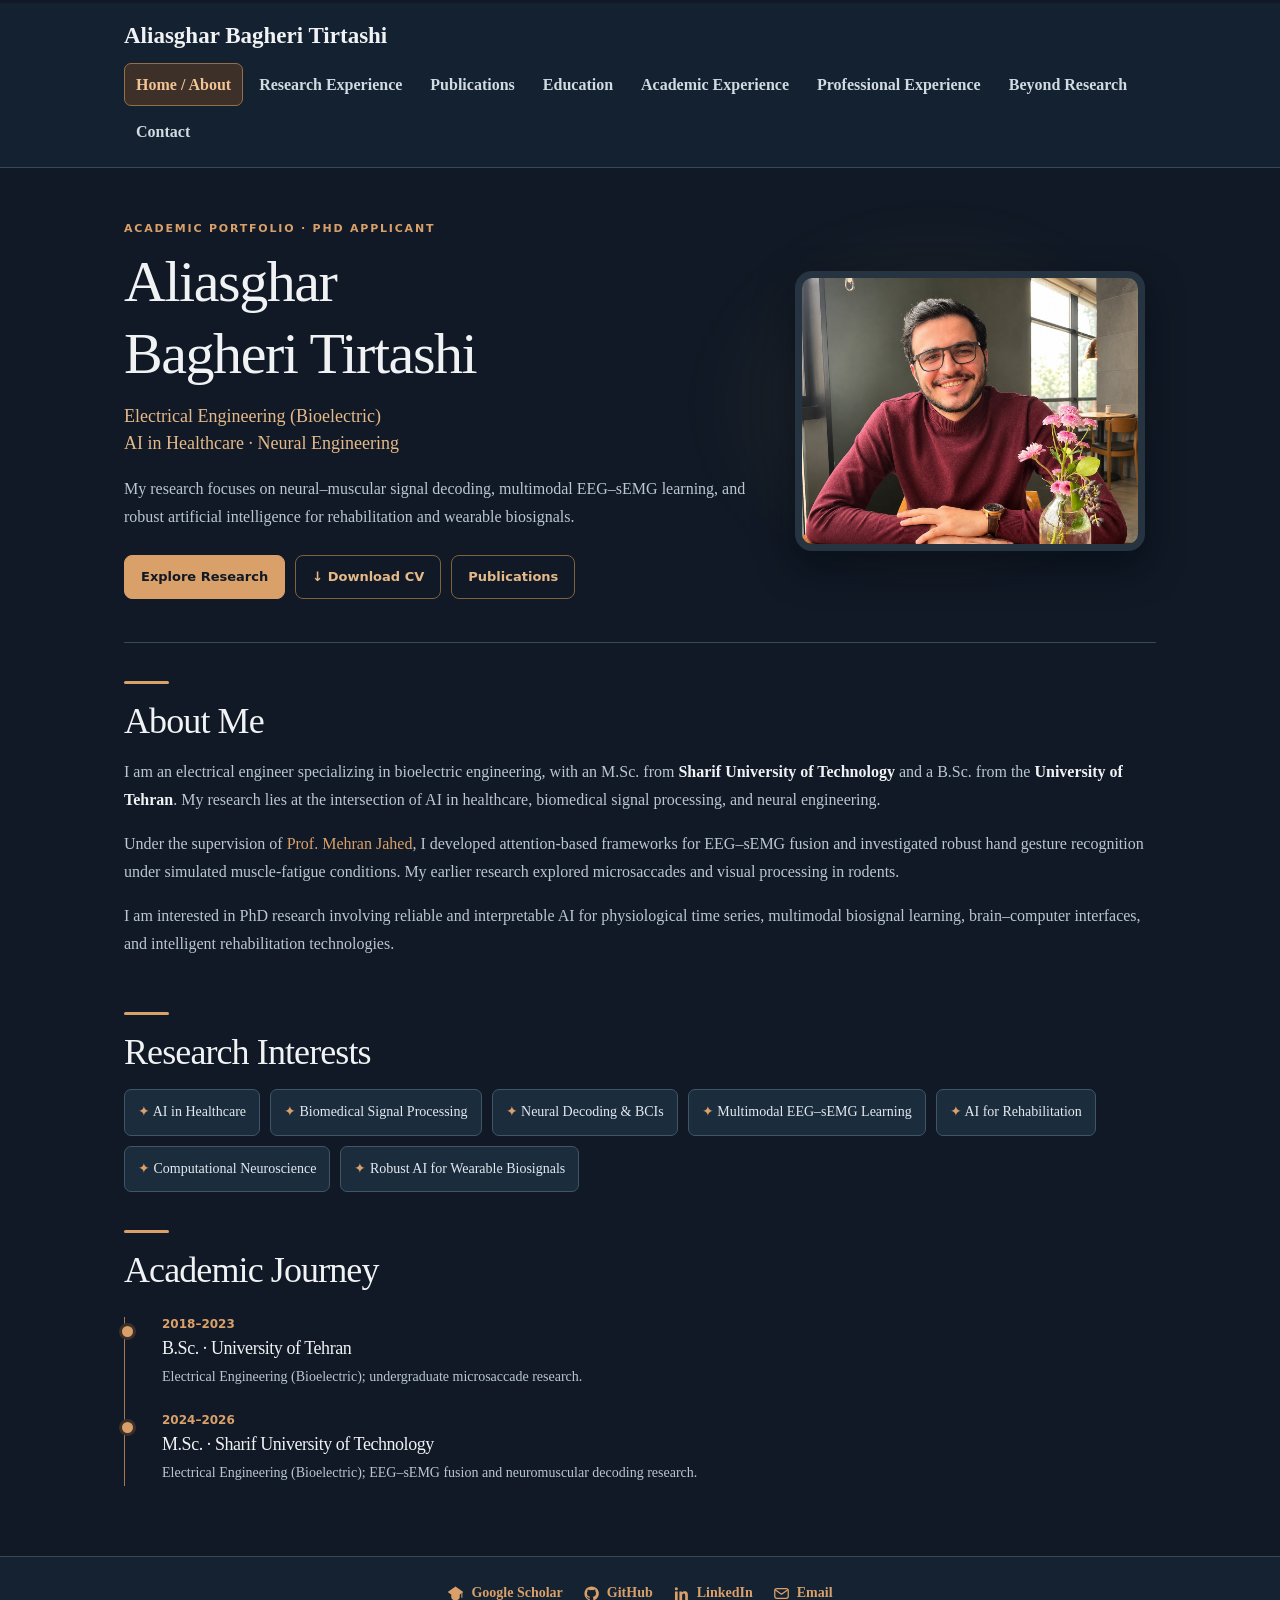
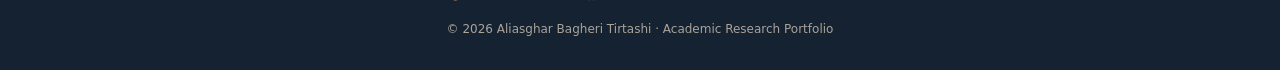
==== commit fc60bef4: "Add files via upload" ====
--- a/index.html
+++ b/index.html
@@ -1,3 +1,3 @@
 <!DOCTYPE html>
 
-<html lang="en"><head><meta charset="utf-8"/><meta content="width=device-width,initial-scale=1" name="viewport"/><meta content="#101925" name="theme-color"/><meta content="Aliasghar Bagheri Tirtashi is a bioelectric engineering researcher focusing on AI in healthcare, EEG–sEMG fusion and rehabilitation." name="description"/><meta content="Home | Aliasghar Bagheri Tirtashi" property="og:title"/><meta content="Aliasghar Bagheri Tirtashi is a bioelectric engineering researcher focusing on AI in healthcare, EEG–sEMG fusion and rehabilitation." property="og:description"/><meta content="website" property="og:type"/><title>Home | Aliasghar Bagheri Tirtashi</title><link href="style.css" rel="stylesheet"/><script defer="" src="site.js"></script></head><body><div aria-hidden="true" class="reading-progress"></div><header class="site-header"><div class="shell"><div class="brandbar"><a class="brand" href="index.html"><span>Aliasghar Bagheri Tirtashi</span></a><button aria-controls="primary-nav" aria-expanded="false" class="menu-toggle" type="button">☰ Menu</button></div><nav aria-label="Main navigation" class="nav" id="primary-nav"><a aria-current="page" class="nav-link" href="index.html">Home / About</a><a class="nav-link" href="projects.html">Research Experience</a><a class="nav-link" href="publications.html">Publications</a><a class="nav-link" href="education.html">Education</a><a class="nav-link" href="experience.html">Academic Experience</a><a class="nav-link" href="beyond.html">Beyond Research</a><a class="nav-link" href="contact.html">Contact</a></nav></div></header><main class="shell" id="main-content"><section class="hero"><div><div class="eyebrow">Academic portfolio · PhD applicant</div><h1>Aliasghar<br/>Bagheri Tirtashi</h1><div class="sub">Electrical Engineering (Bioelectric)<br/>AI in Healthcare · Neural Engineering</div><p>My research focuses on neural–muscular signal decoding, multimodal EEG–sEMG learning, and robust artificial intelligence for rehabilitation and wearable biosignals.</p><div class="buttons"><a class="btn primary" href="projects.html">Explore Research</a><a class="btn" download="" href="CV.pdf">↓ Download CV</a><a class="btn" href="publications.html">Publications</a></div></div><div class="photo-wrap"><img alt="Portrait of Aliasghar Bagheri Tirtashi" class="portrait" decoding="async" fetchpriority="high" height="1254" src="profile.jpg" width="1254"/></div></section><section class="section"><div class="rule"></div><h2>About Me</h2><p>I am an electrical engineer specializing in bioelectric engineering, with an M.Sc. from <strong>Sharif University of Technology</strong> and a B.Sc. from the <strong>University of Tehran</strong>. My research lies at the intersection of AI in healthcare, biomedical signal processing, and neural engineering.</p><p>Under the supervision of <a href="https://scholar.google.com/citations?user=g4iOgRsAAAAJ" rel="noopener noreferrer" target="_blank">Prof. Mehran Jahed</a>, I developed attention-based frameworks for EEG–sEMG fusion and investigated robust hand gesture recognition under simulated muscle-fatigue conditions. My earlier research explored microsaccades and visual processing in rodents.</p><p>I am interested in PhD research involving reliable and interpretable AI for physiological time series, multimodal biosignal learning, brain–computer interfaces, and intelligent rehabilitation technologies.</p></section><section class="section"><div class="rule"></div><h2>Research Interests</h2><div class="topics"><span class="topic">AI in Healthcare</span><span class="topic">Biomedical Signal Processing</span><span class="topic">Neural Decoding &amp; BCIs</span><span class="topic">Multimodal EEG–sEMG Learning</span><span class="topic">AI for Rehabilitation</span><span class="topic">Computational Neuroscience</span><span class="topic">Robust AI for Wearable Biosignals</span></div></section><section class="section"><div class="rule"></div><h2>Academic Journey</h2><div class="timeline"><div class="timeitem"><div class="timeyear">2018–2023</div><h3>B.Sc. · University of Tehran</h3><p>Electrical Engineering (Bioelectric); undergraduate microsaccade research.</p></div><div class="timeitem"><div class="timeyear">2024–2026</div><h3>M.Sc. · Sharif University of Technology</h3><p>Electrical Engineering (Bioelectric); EEG–sEMG fusion and neuromuscular decoding research.</p></div></div></section></main><footer class="footer"><div class="footer-links"><a class="platform-link" href="https://scholar.google.com/citations?user=hEYMCQ0AAAAJ&amp;hl=en" rel="noopener noreferrer" target="_blank"><span aria-hidden="true" class="platform-icon platform-icon-scholar"><svg fill="currentColor" viewbox="0 0 24 24"><path d="m12 2-11 8 11 8 11-8L12 2Zm-6 11v4c0 2.8 3.1 5 6 5s6-2.2 6-5v-4l-6 4-6-4Z"></path><path d="M21 10v8" stroke="currentColor" stroke-width="1.4"></path></svg></span>Google Scholar</a><a class="platform-link" href="https://github.com/aliasgharbagheri2079" rel="noopener noreferrer" target="_blank"><span aria-hidden="true" class="platform-icon platform-icon-github"><svg fill="currentColor" viewbox="0 0 24 24"><path d="M12 2a10 10 0 0 0-3.16 19.49c.5.09.68-.22.68-.48v-1.7c-2.78.61-3.37-1.18-3.37-1.18-.45-1.15-1.1-1.45-1.1-1.45-.9-.62.07-.61.07-.61 1 .07 1.52 1.03 1.52 1.03.88 1.51 2.31 1.08 2.87.83.09-.64.35-1.08.63-1.33-2.22-.25-4.55-1.11-4.55-4.94 0-1.09.39-1.98 1.03-2.68-.1-.25-.45-1.27.1-2.65 0 0 .84-.27 2.75 1.02A9.6 9.6 0 0 1 12 6.9c.85 0 1.71.11 2.51.34 1.91-1.29 2.75-1.02 2.75-1.02.55 1.38.2 2.4.1 2.65.64.7 1.03 1.59 1.03 2.68 0 3.84-2.34 4.69-4.57 4.94.36.31.68.93.68 1.87v2.76c0 .27.18.58.69.48A10 10 0 0 0 12 2Z"></path></svg></span>GitHub</a><a class="platform-link" href="https://www.linkedin.com/in/aliasghar-bagheri/" rel="noopener noreferrer" target="_blank"><span aria-hidden="true" class="platform-icon platform-icon-linkedin"><svg fill="currentColor" viewbox="0 0 24 24"><path d="M4.7 3A2.2 2.2 0 1 0 4.7 7.4 2.2 2.2 0 0 0 4.7 3ZM2.8 9h3.8v12H2.8V9ZM9 9h3.6v1.6h.1C13.3 9.5 14.6 8.7 16.4 8.7c3.9 0 4.6 2.5 4.6 5.7V21h-3.8v-5.9c0-1.4 0-3.2-2-3.2s-2.3 1.6-2.3 3.1V21H9V9Z"></path></svg></span>LinkedIn</a><a class="platform-link" href="mailto:aliasghar.bagheri79@sharif.edu"><span aria-hidden="true" class="platform-icon platform-icon-mail"><svg fill="none" stroke="currentColor" stroke-linecap="round" stroke-linejoin="round" stroke-width="1.8" viewbox="0 0 24 24"><rect height="14" rx="3" width="19" x="2.5" y="5"></rect><path d="m3.5 7 8.5 6 8.5-6"></path></svg></span>Email</a></div><small>© 2026 Aliasghar Bagheri Tirtashi · Academic Research Portfolio</small></footer></body></html>+<html lang="en"><head><meta charset="utf-8"/><meta content="width=device-width,initial-scale=1" name="viewport"/><meta content="#101925" name="theme-color"/><meta content="Aliasghar Bagheri Tirtashi is a bioelectric engineering researcher focusing on AI in healthcare, EEG–sEMG fusion and rehabilitation." name="description"/><meta content="Home | Aliasghar Bagheri Tirtashi" property="og:title"/><meta content="Aliasghar Bagheri Tirtashi is a bioelectric engineering researcher focusing on AI in healthcare, EEG–sEMG fusion and rehabilitation." property="og:description"/><meta content="website" property="og:type"/><title>Home | Aliasghar Bagheri Tirtashi</title><link href="style.css" rel="stylesheet"/><script defer="" src="site.js"></script></head><body><div aria-hidden="true" class="reading-progress"></div><header class="site-header"><div class="shell"><div class="brandbar"><a class="brand" href="index.html"><span>Aliasghar Bagheri Tirtashi</span></a><button aria-controls="primary-nav" aria-expanded="false" class="menu-toggle" type="button">☰ Menu</button></div><nav aria-label="Main navigation" class="nav" id="primary-nav"><a aria-current="page" class="nav-link" href="index.html">Home / About</a><a class="nav-link" href="projects.html">Research Experience</a><a class="nav-link" href="publications.html">Publications</a><a class="nav-link" href="education.html">Education</a><a class="nav-link" href="experience.html">Academic Experience</a><a class="nav-link" href="professional.html">Professional Experience</a><a class="nav-link" href="beyond.html">Beyond Research</a><a class="nav-link" href="contact.html">Contact</a></nav></div></header><main class="shell" id="main-content"><section class="hero"><div><div class="eyebrow">Academic portfolio · PhD applicant</div><h1>Aliasghar<br/>Bagheri Tirtashi</h1><div class="sub">Electrical Engineering (Bioelectric)<br/>AI in Healthcare · Neural Engineering</div><p>My research focuses on neural–muscular signal decoding, multimodal EEG–sEMG learning, and robust artificial intelligence for rehabilitation and wearable biosignals.</p><div class="buttons"><a class="btn primary" href="projects.html">Explore Research</a><a class="btn" download="" href="CV.pdf">↓ Download CV</a><a class="btn" href="publications.html">Publications</a></div></div><div class="photo-wrap"><img alt="Portrait of Aliasghar Bagheri Tirtashi" class="portrait" decoding="async" fetchpriority="high" height="1254" src="profile.jpg" width="1254"/></div></section><section class="section"><div class="rule"></div><h2>About Me</h2><p>I am an electrical engineer specializing in bioelectric engineering, with an M.Sc. from <strong>Sharif University of Technology</strong> and a B.Sc. from the <strong>University of Tehran</strong>. My research lies at the intersection of AI in healthcare, biomedical signal processing, and neural engineering.</p><p>Under the supervision of <a href="https://scholar.google.com/citations?user=g4iOgRsAAAAJ" rel="noopener noreferrer" target="_blank">Prof. Mehran Jahed</a>, I developed attention-based frameworks for EEG–sEMG fusion and investigated robust hand gesture recognition under simulated muscle-fatigue conditions. My earlier research explored microsaccades and visual processing in rodents.</p><p>I am interested in PhD research involving reliable and interpretable AI for physiological time series, multimodal biosignal learning, brain–computer interfaces, and intelligent rehabilitation technologies.</p></section><section class="section"><div class="rule"></div><h2>Research Interests</h2><div class="topics"><span class="topic">AI in Healthcare</span><span class="topic">Biomedical Signal Processing</span><span class="topic">Neural Decoding &amp; BCIs</span><span class="topic">Multimodal EEG–sEMG Learning</span><span class="topic">AI for Rehabilitation</span><span class="topic">Computational Neuroscience</span><span class="topic">Robust AI for Wearable Biosignals</span></div></section><section class="section"><div class="rule"></div><h2>Academic Journey</h2><div class="timeline"><div class="timeitem"><div class="timeyear">2018–2023</div><h3>B.Sc. · University of Tehran</h3><p>Electrical Engineering (Bioelectric); undergraduate microsaccade research.</p></div><div class="timeitem"><div class="timeyear">2024–2026</div><h3>M.Sc. · Sharif University of Technology</h3><p>Electrical Engineering (Bioelectric); EEG–sEMG fusion and neuromuscular decoding research.</p></div></div></section></main><footer class="footer"><div class="footer-links"><a class="platform-link" href="https://scholar.google.com/citations?user=hEYMCQ0AAAAJ&amp;hl=en" rel="noopener noreferrer" target="_blank"><span aria-hidden="true" class="platform-icon platform-icon-scholar"><svg fill="currentColor" viewbox="0 0 24 24"><path d="m12 2-11 8 11 8 11-8L12 2Zm-6 11v4c0 2.8 3.1 5 6 5s6-2.2 6-5v-4l-6 4-6-4Z"></path><path d="M21 10v8" stroke="currentColor" stroke-width="1.4"></path></svg></span>Google Scholar</a><a class="platform-link" href="https://github.com/aliasgharbagheri2079" rel="noopener noreferrer" target="_blank"><span aria-hidden="true" class="platform-icon platform-icon-github"><svg fill="currentColor" viewbox="0 0 24 24"><path d="M12 2a10 10 0 0 0-3.16 19.49c.5.09.68-.22.68-.48v-1.7c-2.78.61-3.37-1.18-3.37-1.18-.45-1.15-1.1-1.45-1.1-1.45-.9-.62.07-.61.07-.61 1 .07 1.52 1.03 1.52 1.03.88 1.51 2.31 1.08 2.87.83.09-.64.35-1.08.63-1.33-2.22-.25-4.55-1.11-4.55-4.94 0-1.09.39-1.98 1.03-2.68-.1-.25-.45-1.27.1-2.65 0 0 .84-.27 2.75 1.02A9.6 9.6 0 0 1 12 6.9c.85 0 1.71.11 2.51.34 1.91-1.29 2.75-1.02 2.75-1.02.55 1.38.2 2.4.1 2.65.64.7 1.03 1.59 1.03 2.68 0 3.84-2.34 4.69-4.57 4.94.36.31.68.93.68 1.87v2.76c0 .27.18.58.69.48A10 10 0 0 0 12 2Z"></path></svg></span>GitHub</a><a class="platform-link" href="https://www.linkedin.com/in/aliasghar-bagheri/" rel="noopener noreferrer" target="_blank"><span aria-hidden="true" class="platform-icon platform-icon-linkedin"><svg fill="currentColor" viewbox="0 0 24 24"><path d="M4.7 3A2.2 2.2 0 1 0 4.7 7.4 2.2 2.2 0 0 0 4.7 3ZM2.8 9h3.8v12H2.8V9ZM9 9h3.6v1.6h.1C13.3 9.5 14.6 8.7 16.4 8.7c3.9 0 4.6 2.5 4.6 5.7V21h-3.8v-5.9c0-1.4 0-3.2-2-3.2s-2.3 1.6-2.3 3.1V21H9V9Z"></path></svg></span>LinkedIn</a><a class="platform-link" href="mailto:aliasghar.bagheri79@sharif.edu"><span aria-hidden="true" class="platform-icon platform-icon-mail"><svg fill="none" stroke="currentColor" stroke-linecap="round" stroke-linejoin="round" stroke-width="1.8" viewbox="0 0 24 24"><rect height="14" rx="3" width="19" x="2.5" y="5"></rect><path d="m3.5 7 8.5 6 8.5-6"></path></svg></span>Email</a></div><small>© 2026 Aliasghar Bagheri Tirtashi · Academic Research Portfolio</small></footer></body></html>
--- a/style.css
+++ b/style.css
@@ -146,3 +146,24 @@
   .gallery-tabs{gap:8px;margin:18px 0 22px}
   .gallery-tab{font-size:15px;min-height:43px;padding:9px 17px}
 }
+
+/* Professional Experience: academic editorial presentation */
+.professional-list{display:grid;gap:0}
+.professional-entry{display:grid;grid-template-columns:92px minmax(0,1fr);gap:22px;padding:28px 0;border-bottom:1px solid var(--border);align-items:start}
+.professional-logo{width:92px;height:92px;display:flex;align-items:center;justify-content:center;background:#fff;border:1px solid #d9dce0;border-radius:16px;padding:9px;overflow:hidden}
+.professional-logo img{display:block;width:100%;height:100%;object-fit:contain}
+.company-wordmark{color:#1b2938;font:700 14px/1.1 Georgia,serif;letter-spacing:-.3px;text-align:center}
+.peekage-wordmark{color:#c83381}
+.tapsi-wordmark{font:800 15px/1.05 system-ui,sans-serif;color:#f05e31}
+.professional-dates{font:700 11px system-ui,sans-serif;color:var(--ochre);letter-spacing:.4px;margin-bottom:6px}
+.professional-body h2{font-size:clamp(21px,3vw,27px);line-height:1.25;margin:0 0 5px}
+.professional-company{font-weight:700;color:var(--fg);margin:0 0 10px}
+.professional-separator{color:#89a0b1;padding:0 4px}
+.professional-description{max-width:740px;margin-bottom:13px}
+.work-tags{display:flex;flex-wrap:wrap;gap:7px;margin:11px 0}
+.work-tag{border:1px solid #486073;background:#1c2e40;color:#d2e0e9;padding:5px 10px;border-radius:999px;font:600 11px system-ui,sans-serif}
+.professional-details{margin:7px 0 0;max-width:760px;border:0;padding:0}
+.professional-details summary{display:inline-block;padding:8px 0;color:var(--ochre);cursor:pointer;font:700 12px system-ui,sans-serif}
+.professional-details p{background:#1c2f41;border-left:2px solid var(--ochre);margin:7px 0 0!important;padding:13px 15px;border-radius:0 7px 7px 0}
+.professional-note{margin-top:25px;font-size:13px;color:var(--muted)}
+@media(max-width:650px){.professional-entry{grid-template-columns:62px minmax(0,1fr);gap:13px;padding:22px 0}.professional-logo{width:62px;height:62px;border-radius:11px;padding:5px}.company-wordmark{font-size:10px}.tapsi-wordmark{font-size:11px}.professional-body h2{font-size:20px}.professional-company{font-size:13px}}
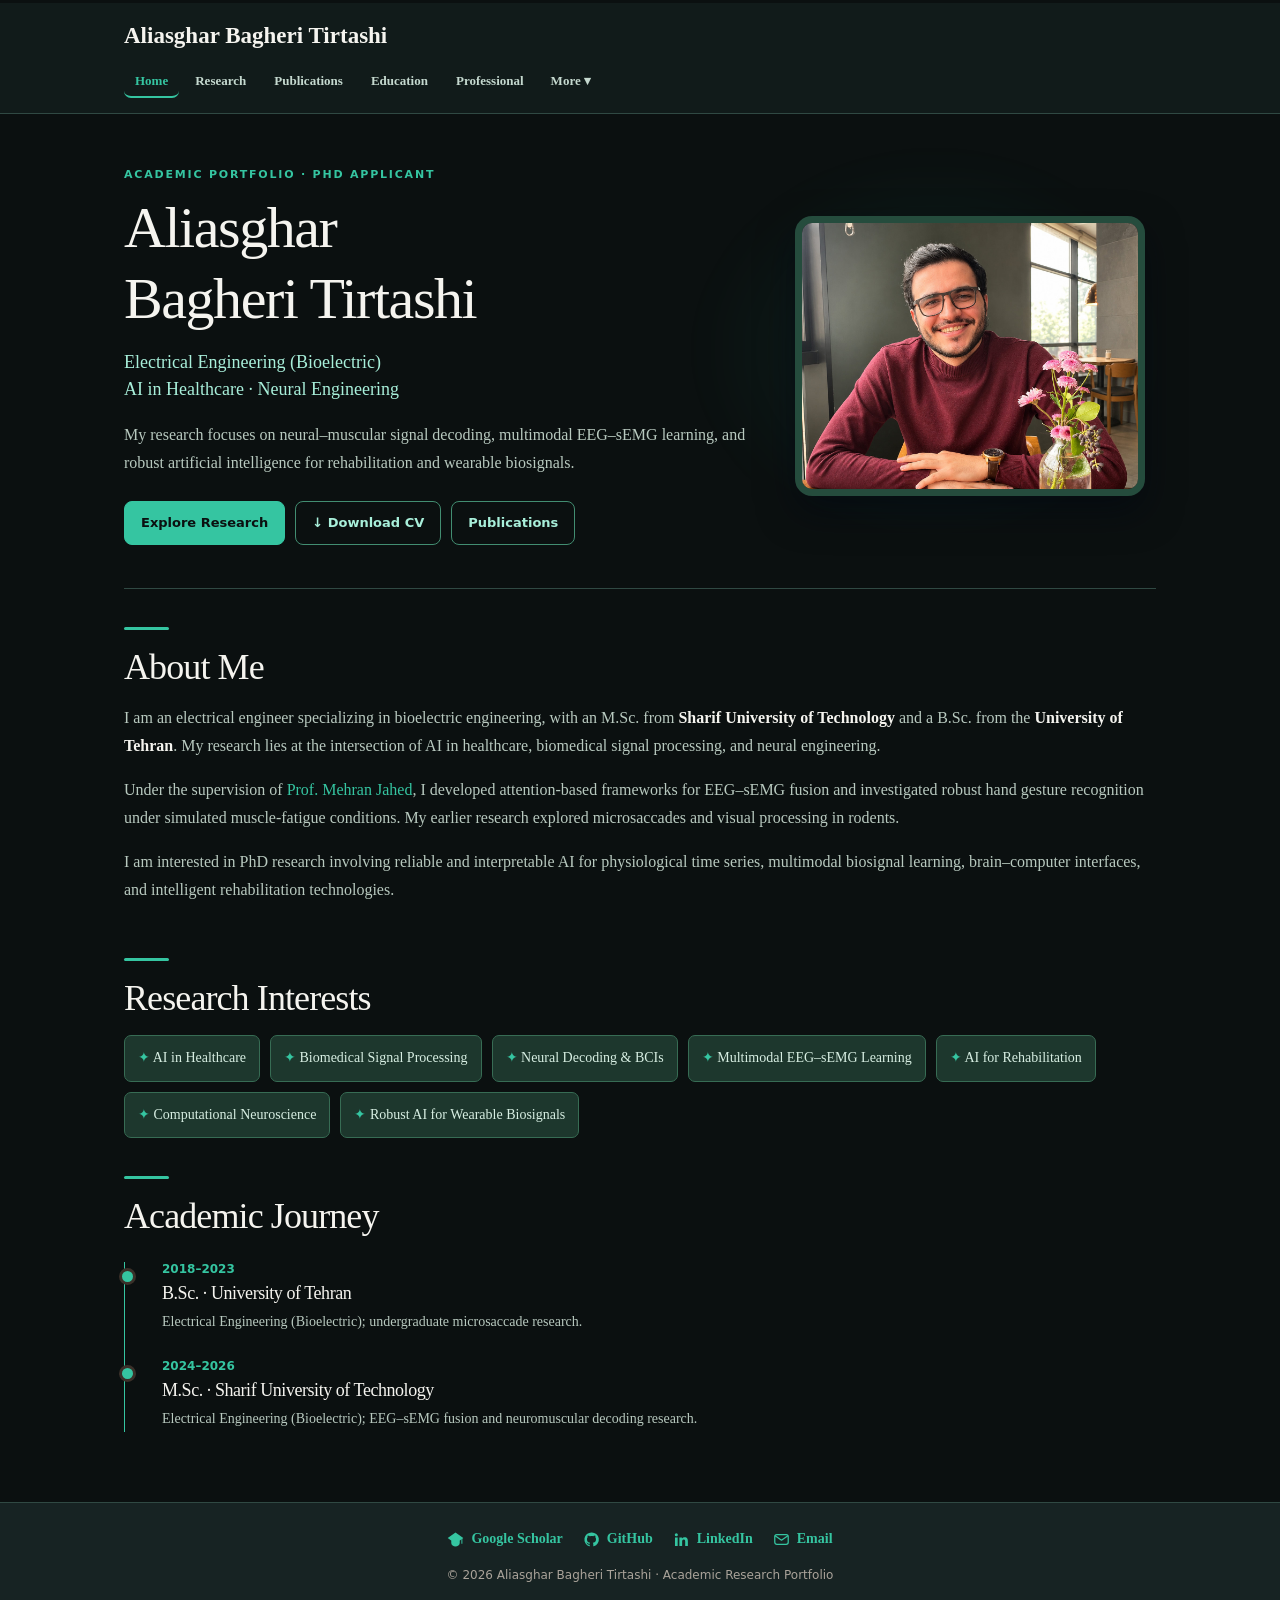
==== commit 7e40a3ac: "Add files via upload" ====
--- a/index.html
+++ b/index.html
@@ -1,3 +1,3 @@
 <!DOCTYPE html>
 
-<html lang="en"><head><meta charset="utf-8"/><meta content="width=device-width,initial-scale=1" name="viewport"/><meta content="#101925" name="theme-color"/><meta content="Aliasghar Bagheri Tirtashi is a bioelectric engineering researcher focusing on AI in healthcare, EEG–sEMG fusion and rehabilitation." name="description"/><meta content="Home | Aliasghar Bagheri Tirtashi" property="og:title"/><meta content="Aliasghar Bagheri Tirtashi is a bioelectric engineering researcher focusing on AI in healthcare, EEG–sEMG fusion and rehabilitation." property="og:description"/><meta content="website" property="og:type"/><title>Home | Aliasghar Bagheri Tirtashi</title><link href="style.css" rel="stylesheet"/><script defer="" src="site.js"></script></head><body><div aria-hidden="true" class="reading-progress"></div><header class="site-header"><div class="shell"><div class="brandbar"><a class="brand" href="index.html"><span>Aliasghar Bagheri Tirtashi</span></a><button aria-controls="primary-nav" aria-expanded="false" class="menu-toggle" type="button">☰ Menu</button></div><nav aria-label="Main navigation" class="nav" id="primary-nav"><a aria-current="page" class="nav-link" href="index.html">Home / About</a><a class="nav-link" href="projects.html">Research Experience</a><a class="nav-link" href="publications.html">Publications</a><a class="nav-link" href="education.html">Education</a><a class="nav-link" href="experience.html">Academic Experience</a><a class="nav-link" href="professional.html">Professional Experience</a><a class="nav-link" href="beyond.html">Beyond Research</a><a class="nav-link" href="contact.html">Contact</a></nav></div></header><main class="shell" id="main-content"><section class="hero"><div><div class="eyebrow">Academic portfolio · PhD applicant</div><h1>Aliasghar<br/>Bagheri Tirtashi</h1><div class="sub">Electrical Engineering (Bioelectric)<br/>AI in Healthcare · Neural Engineering</div><p>My research focuses on neural–muscular signal decoding, multimodal EEG–sEMG learning, and robust artificial intelligence for rehabilitation and wearable biosignals.</p><div class="buttons"><a class="btn primary" href="projects.html">Explore Research</a><a class="btn" download="" href="CV.pdf">↓ Download CV</a><a class="btn" href="publications.html">Publications</a></div></div><div class="photo-wrap"><img alt="Portrait of Aliasghar Bagheri Tirtashi" class="portrait" decoding="async" fetchpriority="high" height="1254" src="profile.jpg" width="1254"/></div></section><section class="section"><div class="rule"></div><h2>About Me</h2><p>I am an electrical engineer specializing in bioelectric engineering, with an M.Sc. from <strong>Sharif University of Technology</strong> and a B.Sc. from the <strong>University of Tehran</strong>. My research lies at the intersection of AI in healthcare, biomedical signal processing, and neural engineering.</p><p>Under the supervision of <a href="https://scholar.google.com/citations?user=g4iOgRsAAAAJ" rel="noopener noreferrer" target="_blank">Prof. Mehran Jahed</a>, I developed attention-based frameworks for EEG–sEMG fusion and investigated robust hand gesture recognition under simulated muscle-fatigue conditions. My earlier research explored microsaccades and visual processing in rodents.</p><p>I am interested in PhD research involving reliable and interpretable AI for physiological time series, multimodal biosignal learning, brain–computer interfaces, and intelligent rehabilitation technologies.</p></section><section class="section"><div class="rule"></div><h2>Research Interests</h2><div class="topics"><span class="topic">AI in Healthcare</span><span class="topic">Biomedical Signal Processing</span><span class="topic">Neural Decoding &amp; BCIs</span><span class="topic">Multimodal EEG–sEMG Learning</span><span class="topic">AI for Rehabilitation</span><span class="topic">Computational Neuroscience</span><span class="topic">Robust AI for Wearable Biosignals</span></div></section><section class="section"><div class="rule"></div><h2>Academic Journey</h2><div class="timeline"><div class="timeitem"><div class="timeyear">2018–2023</div><h3>B.Sc. · University of Tehran</h3><p>Electrical Engineering (Bioelectric); undergraduate microsaccade research.</p></div><div class="timeitem"><div class="timeyear">2024–2026</div><h3>M.Sc. · Sharif University of Technology</h3><p>Electrical Engineering (Bioelectric); EEG–sEMG fusion and neuromuscular decoding research.</p></div></div></section></main><footer class="footer"><div class="footer-links"><a class="platform-link" href="https://scholar.google.com/citations?user=hEYMCQ0AAAAJ&amp;hl=en" rel="noopener noreferrer" target="_blank"><span aria-hidden="true" class="platform-icon platform-icon-scholar"><svg fill="currentColor" viewbox="0 0 24 24"><path d="m12 2-11 8 11 8 11-8L12 2Zm-6 11v4c0 2.8 3.1 5 6 5s6-2.2 6-5v-4l-6 4-6-4Z"></path><path d="M21 10v8" stroke="currentColor" stroke-width="1.4"></path></svg></span>Google Scholar</a><a class="platform-link" href="https://github.com/aliasgharbagheri2079" rel="noopener noreferrer" target="_blank"><span aria-hidden="true" class="platform-icon platform-icon-github"><svg fill="currentColor" viewbox="0 0 24 24"><path d="M12 2a10 10 0 0 0-3.16 19.49c.5.09.68-.22.68-.48v-1.7c-2.78.61-3.37-1.18-3.37-1.18-.45-1.15-1.1-1.45-1.1-1.45-.9-.62.07-.61.07-.61 1 .07 1.52 1.03 1.52 1.03.88 1.51 2.31 1.08 2.87.83.09-.64.35-1.08.63-1.33-2.22-.25-4.55-1.11-4.55-4.94 0-1.09.39-1.98 1.03-2.68-.1-.25-.45-1.27.1-2.65 0 0 .84-.27 2.75 1.02A9.6 9.6 0 0 1 12 6.9c.85 0 1.71.11 2.51.34 1.91-1.29 2.75-1.02 2.75-1.02.55 1.38.2 2.4.1 2.65.64.7 1.03 1.59 1.03 2.68 0 3.84-2.34 4.69-4.57 4.94.36.31.68.93.68 1.87v2.76c0 .27.18.58.69.48A10 10 0 0 0 12 2Z"></path></svg></span>GitHub</a><a class="platform-link" href="https://www.linkedin.com/in/aliasghar-bagheri/" rel="noopener noreferrer" target="_blank"><span aria-hidden="true" class="platform-icon platform-icon-linkedin"><svg fill="currentColor" viewbox="0 0 24 24"><path d="M4.7 3A2.2 2.2 0 1 0 4.7 7.4 2.2 2.2 0 0 0 4.7 3ZM2.8 9h3.8v12H2.8V9ZM9 9h3.6v1.6h.1C13.3 9.5 14.6 8.7 16.4 8.7c3.9 0 4.6 2.5 4.6 5.7V21h-3.8v-5.9c0-1.4 0-3.2-2-3.2s-2.3 1.6-2.3 3.1V21H9V9Z"></path></svg></span>LinkedIn</a><a class="platform-link" href="mailto:aliasghar.bagheri79@sharif.edu"><span aria-hidden="true" class="platform-icon platform-icon-mail"><svg fill="none" stroke="currentColor" stroke-linecap="round" stroke-linejoin="round" stroke-width="1.8" viewbox="0 0 24 24"><rect height="14" rx="3" width="19" x="2.5" y="5"></rect><path d="m3.5 7 8.5 6 8.5-6"></path></svg></span>Email</a></div><small>© 2026 Aliasghar Bagheri Tirtashi · Academic Research Portfolio</small></footer></body></html>+<html lang="en"><head><meta charset="utf-8"/><meta content="width=device-width,initial-scale=1" name="viewport"/><meta content="#0B1010" name="theme-color"/><meta content="Aliasghar Bagheri Tirtashi is a bioelectric engineering researcher focusing on AI in healthcare, EEG–sEMG fusion and rehabilitation." name="description"/><meta content="Home | Aliasghar Bagheri Tirtashi" property="og:title"/><meta content="Aliasghar Bagheri Tirtashi is a bioelectric engineering researcher focusing on AI in healthcare, EEG–sEMG fusion and rehabilitation." property="og:description"/><meta content="website" property="og:type"/><title>Home | Aliasghar Bagheri Tirtashi</title><link href="style.css" rel="stylesheet"/><script defer="" src="site.js"></script></head><body><div aria-hidden="true" class="reading-progress"></div><header class="site-header"><div class="shell"><div class="brandbar"><a class="brand" href="index.html"><span>Aliasghar Bagheri Tirtashi</span></a><button aria-controls="primary-nav" aria-expanded="false" class="menu-toggle" type="button">☰ Menu</button></div><nav aria-label="Main navigation" class="nav" id="primary-nav"><a aria-current="page" class="nav-link" href="index.html">Home</a><a class="nav-link" href="projects.html">Research</a><a class="nav-link" href="publications.html">Publications</a><a class="nav-link" href="education.html">Education</a><a class="nav-link" href="professional.html">Professional</a><div class="more-menu"><button aria-controls="more-dropdown" aria-expanded="false" class="more-trigger" type="button">More ▾</button><div class="more-dropdown" id="more-dropdown"><a class="nav-link" href="experience.html">Academic Experience</a><a class="nav-link" href="beyond.html">Beyond Research</a><a class="nav-link" href="contact.html">Contact</a></div></div></nav></div></header><main class="shell" id="main-content"><section class="hero"><div><div class="eyebrow">Academic portfolio · PhD applicant</div><h1>Aliasghar<br/>Bagheri Tirtashi</h1><div class="sub">Electrical Engineering (Bioelectric)<br/>AI in Healthcare · Neural Engineering</div><p>My research focuses on neural–muscular signal decoding, multimodal EEG–sEMG learning, and robust artificial intelligence for rehabilitation and wearable biosignals.</p><div class="buttons"><a class="btn primary" href="projects.html">Explore Research</a><a class="btn" download="" href="CV.pdf">↓ Download CV</a><a class="btn" href="publications.html">Publications</a></div></div><div class="photo-wrap"><img alt="Portrait of Aliasghar Bagheri Tirtashi" class="portrait" decoding="async" fetchpriority="high" height="1254" src="profile.jpg" width="1254"/></div></section><section class="section"><div class="rule"></div><h2>About Me</h2><p>I am an electrical engineer specializing in bioelectric engineering, with an M.Sc. from <strong>Sharif University of Technology</strong> and a B.Sc. from the <strong>University of Tehran</strong>. My research lies at the intersection of AI in healthcare, biomedical signal processing, and neural engineering.</p><p>Under the supervision of <a href="https://scholar.google.com/citations?user=g4iOgRsAAAAJ" rel="noopener noreferrer" target="_blank">Prof. Mehran Jahed</a>, I developed attention-based frameworks for EEG–sEMG fusion and investigated robust hand gesture recognition under simulated muscle-fatigue conditions. My earlier research explored microsaccades and visual processing in rodents.</p><p>I am interested in PhD research involving reliable and interpretable AI for physiological time series, multimodal biosignal learning, brain–computer interfaces, and intelligent rehabilitation technologies.</p></section><section class="section"><div class="rule"></div><h2>Research Interests</h2><div class="topics"><span class="topic">AI in Healthcare</span><span class="topic">Biomedical Signal Processing</span><span class="topic">Neural Decoding &amp; BCIs</span><span class="topic">Multimodal EEG–sEMG Learning</span><span class="topic">AI for Rehabilitation</span><span class="topic">Computational Neuroscience</span><span class="topic">Robust AI for Wearable Biosignals</span></div></section><section class="section"><div class="rule"></div><h2>Academic Journey</h2><div class="timeline"><div class="timeitem"><div class="timeyear">2018–2023</div><h3>B.Sc. · University of Tehran</h3><p>Electrical Engineering (Bioelectric); undergraduate microsaccade research.</p></div><div class="timeitem"><div class="timeyear">2024–2026</div><h3>M.Sc. · Sharif University of Technology</h3><p>Electrical Engineering (Bioelectric); EEG–sEMG fusion and neuromuscular decoding research.</p></div></div></section></main><footer class="footer"><div class="footer-links"><a class="platform-link" href="https://scholar.google.com/citations?user=hEYMCQ0AAAAJ&amp;hl=en" rel="noopener noreferrer" target="_blank"><span aria-hidden="true" class="platform-icon platform-icon-scholar"><svg fill="currentColor" viewbox="0 0 24 24"><path d="m12 2-11 8 11 8 11-8L12 2Zm-6 11v4c0 2.8 3.1 5 6 5s6-2.2 6-5v-4l-6 4-6-4Z"></path><path d="M21 10v8" stroke="currentColor" stroke-width="1.4"></path></svg></span>Google Scholar</a><a class="platform-link" href="https://github.com/aliasgharbagheri2079" rel="noopener noreferrer" target="_blank"><span aria-hidden="true" class="platform-icon platform-icon-github"><svg fill="currentColor" viewbox="0 0 24 24"><path d="M12 2a10 10 0 0 0-3.16 19.49c.5.09.68-.22.68-.48v-1.7c-2.78.61-3.37-1.18-3.37-1.18-.45-1.15-1.1-1.45-1.1-1.45-.9-.62.07-.61.07-.61 1 .07 1.52 1.03 1.52 1.03.88 1.51 2.31 1.08 2.87.83.09-.64.35-1.08.63-1.33-2.22-.25-4.55-1.11-4.55-4.94 0-1.09.39-1.98 1.03-2.68-.1-.25-.45-1.27.1-2.65 0 0 .84-.27 2.75 1.02A9.6 9.6 0 0 1 12 6.9c.85 0 1.71.11 2.51.34 1.91-1.29 2.75-1.02 2.75-1.02.55 1.38.2 2.4.1 2.65.64.7 1.03 1.59 1.03 2.68 0 3.84-2.34 4.69-4.57 4.94.36.31.68.93.68 1.87v2.76c0 .27.18.58.69.48A10 10 0 0 0 12 2Z"></path></svg></span>GitHub</a><a class="platform-link" href="https://www.linkedin.com/in/aliasghar-bagheri/" rel="noopener noreferrer" target="_blank"><span aria-hidden="true" class="platform-icon platform-icon-linkedin"><svg fill="currentColor" viewbox="0 0 24 24"><path d="M4.7 3A2.2 2.2 0 1 0 4.7 7.4 2.2 2.2 0 0 0 4.7 3ZM2.8 9h3.8v12H2.8V9ZM9 9h3.6v1.6h.1C13.3 9.5 14.6 8.7 16.4 8.7c3.9 0 4.6 2.5 4.6 5.7V21h-3.8v-5.9c0-1.4 0-3.2-2-3.2s-2.3 1.6-2.3 3.1V21H9V9Z"></path></svg></span>LinkedIn</a><a class="platform-link" href="mailto:aliasghar.bagheri79@sharif.edu"><span aria-hidden="true" class="platform-icon platform-icon-mail"><svg fill="none" stroke="currentColor" stroke-linecap="round" stroke-linejoin="round" stroke-width="1.8" viewbox="0 0 24 24"><rect height="14" rx="3" width="19" x="2.5" y="5"></rect><path d="m3.5 7 8.5 6 8.5-6"></path></svg></span>Email</a></div><small>© 2026 Aliasghar Bagheri Tirtashi · Academic Research Portfolio</small></footer></body></html>
--- a/style.css
+++ b/style.css
@@ -1,6 +1,6 @@
 
-:root{color-scheme:dark;--bg:#121416;--panel:#1b1d20;--card:#242629;--border:#3b3d3f;--fg:#f0eeea;--muted:#c5c0ba;--ochre:#e9b16e;--soft:#f1ca99}
-*{box-sizing:border-box}html{scroll-behavior:smooth}body{margin:0;background:var(--bg);color:var(--fg);font:16px/1.75 Georgia,'Times New Roman',serif}a{color:var(--ochre);text-decoration:none;overflow-wrap:anywhere}a:hover{text-decoration:underline}a:focus-visible,button:focus-visible,summary:focus-visible{outline:3px solid var(--ochre);outline-offset:3px;border-radius:3px}button{font:inherit;cursor:pointer}.shell{max-width:1080px;margin:auto;padding:0 24px}.site-header{background:var(--panel);border-bottom:1px solid var(--border)}.brandbar{display:flex;align-items:center;justify-content:space-between;gap:14px;padding:18px 0 12px}.brand{display:flex;align-items:center;gap:12px;color:var(--fg);font-weight:700;font-size:17px;line-height:1.3}.brand:hover{text-decoration:none}.monogram{flex:none;background:#362c23;border:1px solid #87613c;border-radius:9px;padding:9px;color:var(--ochre)}.nav{display:flex;gap:4px;flex-wrap:wrap;padding-bottom:14px}.nav a{font:13px system-ui,sans-serif;color:#d0c8bf;border-radius:7px;padding:9px 11px}.nav a[aria-current=page]{background:#453525;border:1px solid #86603a;color:#f7d7ad;padding:8px 10px}.nav a:hover{background:#32302e;text-decoration:none}.menu-toggle{display:none;background:#342d26;border:1px solid #745637;border-radius:7px;color:#f1c791;padding:9px 12px;font:13px system-ui,sans-serif}main{padding-top:37px!important;padding-bottom:70px!important;min-height:60vh}h1,h2,h3{font-family:Georgia,'Times New Roman',serif;letter-spacing:-.025em;line-height:1.23;font-weight:400}h1{font-size:clamp(34px,6vw,58px);margin:10px 0 14px}h2{font-size:clamp(27px,4vw,36px);margin:0 0 15px}h3{font-size:21px;margin:0 0 10px}p{color:var(--muted);margin:0 0 16px}strong{color:var(--fg)}.eyebrow{font:700 11px system-ui,sans-serif;letter-spacing:1.8px;color:var(--ochre);text-transform:uppercase;margin-bottom:11px}.hero{display:grid;grid-template-columns:minmax(0,1.5fr) minmax(180px,.66fr);gap:35px;align-items:center;padding:20px 0 43px;border-bottom:1px solid var(--border)}.sub{color:var(--soft);font-size:18px;line-height:1.5;margin-bottom:18px}.portrait{width:100%;aspect-ratio:4/5;object-fit:cover;object-position:center 25%;border:7px solid #302a26;border-radius:15px;box-shadow:0 15px 32px #0005}.buttons{display:flex;gap:10px;flex-wrap:wrap;margin-top:24px}.btn{display:inline-flex;align-items:center;justify-content:center;min-height:44px;padding:11px 16px;background:transparent;color:var(--soft);border:1px solid #82613e;border-radius:8px;font:650 13px system-ui,sans-serif}.btn.primary{background:var(--ochre);color:#191612;border-color:var(--ochre)}.btn:hover{filter:brightness(1.12);text-decoration:none}.section{padding-top:38px}.rule{height:3px;width:45px;background:var(--ochre);border-radius:4px;margin-bottom:15px}.topics{display:flex;flex-wrap:wrap;gap:10px}.topic{background:#292927;border:1px solid #4d4337;border-radius:7px;padding:10px 13px;font-size:14px}.topic:before{content:'✦ ';color:var(--ochre)}.timeline{border-left:1px solid #85613c;padding-left:27px;margin:24px 0 0}.timeitem{position:relative;padding:0 0 24px 10px}.timeitem:last-child{padding-bottom:0}.timeitem:before{content:'';position:absolute;left:-33px;top:6px;background:var(--ochre);width:11px;height:11px;border:3px solid #453426;border-radius:50%}.timeyear{color:var(--ochre);font:700 12px system-ui,sans-serif}.timeitem h3{font-size:18px;margin:6px 0}.timeitem p{font-size:14px;margin:0}.head{border-bottom:1px solid var(--border);padding:10px 0 24px;margin-bottom:26px}.head p{max-width:740px;margin:0}.card{background:var(--card);padding:24px;border:1px solid var(--border);border-radius:11px;margin-bottom:15px}.card p:last-child{margin-bottom:0}.tag{display:inline-block;background:#3d3025;color:#f1c694;font:650 11px system-ui,sans-serif;letter-spacing:.4px;border-radius:5px;padding:5px 10px;margin-bottom:13px}.grid2{display:grid;grid-template-columns:repeat(2,minmax(0,1fr));gap:14px}.grid2 .card{margin-bottom:0}.pub{border-left:3px solid var(--ochre)}.pub p{font-size:15px}.links{display:flex;flex-wrap:wrap;gap:9px}.links a{display:inline-block;background:#3b3025;border-radius:6px;padding:8px 12px;font:650 12px system-ui,sans-serif}details{border-top:1px solid #484039;margin-top:16px;padding-top:10px}details summary{cursor:pointer;color:var(--ochre);font:650 13px system-ui,sans-serif;padding:9px 0}details p{font-size:14px!important;background:#302b26;border-radius:7px;padding:14px;margin-top:6px!important}ul{padding-left:23px;color:var(--muted)}li{margin-bottom:5px}.media-grid{display:grid;grid-template-columns:repeat(3,minmax(0,1fr));gap:14px}.media-card{background:var(--card);border:1px solid var(--border);border-radius:11px;overflow:hidden}.poster{aspect-ratio:2/3;position:relative;overflow:hidden;display:flex;align-items:flex-end;padding:17px;background:linear-gradient(140deg,#4b3930,#161e25)}.poster:before{content:'';position:absolute;width:160%;height:55%;top:27%;left:-20%;border:1px solid #cba27355;border-radius:50%;transform:rotate(-40deg)}.media-card:nth-child(3n+2) .poster{background:linear-gradient(155deg,#263842,#362826)}.media-card:nth-child(3n) .poster{background:linear-gradient(155deg,#553d30,#232328)}.poster span{position:relative;color:#fff2df;text-shadow:0 3px 6px #0009;font-size:clamp(17px,2.7vw,27px);line-height:1.18}.media-info{padding:15px}.media-info strong{font-size:16px;display:block;line-height:1.3}.media-info small{color:var(--ochre);font:12px system-ui,sans-serif}.media-info p{font-size:13px;margin:7px 0 0}.artist{display:flex;gap:16px;align-items:center}.artist-icon{flex:none;width:76px;height:88px;display:grid;place-items:center;background:linear-gradient(135deg,#614a35,#35312c);border-radius:8px;color:#f0c591;font-size:33px}.artist p{font-size:14px}.section-note{color:#ada69e;font:12px/1.6 system-ui,sans-serif;margin-top:18px}.footer{background:var(--panel);border-top:1px solid var(--border);padding:28px 15px;text-align:center}.footer-links{display:flex;gap:20px;flex-wrap:wrap;justify-content:center;margin-bottom:12px}.footer-links a{font:13px system-ui,sans-serif}.footer small{font:12px system-ui,sans-serif;color:#aaa39a}@media(max-width:700px){.shell{padding:0 16px}.menu-toggle{display:block}.nav{display:none;flex-direction:column}.nav.open{display:flex}.nav a{padding:12px}.nav a[aria-current=page]{padding:11px}.hero{grid-template-columns:1fr;gap:22px}.hero .photo-wrap{grid-row:1;max-width:210px}.grid2{grid-template-columns:1fr}.media-grid{grid-template-columns:repeat(2,minmax(0,1fr))}.card{padding:19px}}@media(max-width:380px){.media-grid{grid-template-columns:1fr}}@media(prefers-reduced-motion:reduce){html{scroll-behavior:auto}}
+:root{color-scheme:dark;--bg:#0B1010;--panel:#172323;--card:#1E302C;--border:#304943;--fg:#F5F4EF;--muted:#B8C9BF;--ochre:#35C5A1;--soft:#A8EFDA}
+*{box-sizing:border-box}html{scroll-behavior:smooth}body{margin:0;background:var(--bg);color:var(--fg);font:16px/1.75 Georgia,'Times New Roman',serif}a{color:var(--ochre);text-decoration:none;overflow-wrap:anywhere}a:hover{text-decoration:underline}a:focus-visible,button:focus-visible,summary:focus-visible{outline:3px solid var(--ochre);outline-offset:3px;border-radius:3px}button{font:inherit;cursor:pointer}.shell{max-width:1080px;margin:auto;padding:0 24px}.site-header{background:var(--panel);border-bottom:1px solid var(--border)}.brandbar{display:flex;align-items:center;justify-content:space-between;gap:14px;padding:18px 0 12px}.brand{display:flex;align-items:center;gap:12px;color:var(--fg);font-weight:700;font-size:17px;line-height:1.3}.brand:hover{text-decoration:none}.monogram{flex:none;background:#1B382B;border:1px solid #397D63;border-radius:9px;padding:9px;color:var(--ochre)}.nav{display:flex;gap:4px;flex-wrap:wrap;padding-bottom:14px}.nav a{font:13px system-ui,sans-serif;color:#C6DAD0;border-radius:7px;padding:9px 11px}.nav a[aria-current=page]{background:#1D4434;border:1px solid #35C5A1;color:#D2F5E6;padding:8px 10px}.nav a:hover{background:#213B30;text-decoration:none}.menu-toggle{display:none;background:#20392F;border:1px solid #4A806B;border-radius:7px;color:#B5F1DC;padding:9px 12px;font:13px system-ui,sans-serif}main{padding-top:37px!important;padding-bottom:70px!important;min-height:60vh}h1,h2,h3{font-family:Georgia,'Times New Roman',serif;letter-spacing:-.025em;line-height:1.23;font-weight:400}h1{font-size:clamp(34px,6vw,58px);margin:10px 0 14px}h2{font-size:clamp(27px,4vw,36px);margin:0 0 15px}h3{font-size:21px;margin:0 0 10px}p{color:var(--muted);margin:0 0 16px}strong{color:var(--fg)}.eyebrow{font:700 11px system-ui,sans-serif;letter-spacing:1.8px;color:var(--ochre);text-transform:uppercase;margin-bottom:11px}.hero{display:grid;grid-template-columns:minmax(0,1.5fr) minmax(180px,.66fr);gap:35px;align-items:center;padding:20px 0 43px;border-bottom:1px solid var(--border)}.sub{color:var(--soft);font-size:18px;line-height:1.5;margin-bottom:18px}.portrait{width:100%;aspect-ratio:4/5;object-fit:cover;object-position:center 25%;border:7px solid #28483B;border-radius:15px;box-shadow:0 15px 32px #0005}.buttons{display:flex;gap:10px;flex-wrap:wrap;margin-top:24px}.btn{display:inline-flex;align-items:center;justify-content:center;min-height:44px;padding:11px 16px;background:transparent;color:var(--soft);border:1px solid #428D71;border-radius:8px;font:650 13px system-ui,sans-serif}.btn.primary{background:var(--ochre);color:#081910;border-color:var(--ochre)}.btn:hover{filter:brightness(1.12);text-decoration:none}.section{padding-top:38px}.rule{height:3px;width:45px;background:var(--ochre);border-radius:4px;margin-bottom:15px}.topics{display:flex;flex-wrap:wrap;gap:10px}.topic{background:#1C342A;border:1px solid #4d4337;border-radius:7px;padding:10px 13px;font-size:14px}.topic:before{content:'✦ ';color:var(--ochre)}.timeline{border-left:1px solid #397D63;padding-left:27px;margin:24px 0 0}.timeitem{position:relative;padding:0 0 24px 10px}.timeitem:last-child{padding-bottom:0}.timeitem:before{content:'';position:absolute;left:-33px;top:6px;background:var(--ochre);width:11px;height:11px;border:3px solid #453426;border-radius:50%}.timeyear{color:var(--ochre);font:700 12px system-ui,sans-serif}.timeitem h3{font-size:18px;margin:6px 0}.timeitem p{font-size:14px;margin:0}.head{border-bottom:1px solid var(--border);padding:10px 0 24px;margin-bottom:26px}.head p{max-width:740px;margin:0}.card{background:var(--card);padding:24px;border:1px solid var(--border);border-radius:11px;margin-bottom:15px}.card p:last-child{margin-bottom:0}.tag{display:inline-block;background:#3d3025;color:#f1c694;font:650 11px system-ui,sans-serif;letter-spacing:.4px;border-radius:5px;padding:5px 10px;margin-bottom:13px}.grid2{display:grid;grid-template-columns:repeat(2,minmax(0,1fr));gap:14px}.grid2 .card{margin-bottom:0}.pub{border-left:3px solid var(--ochre)}.pub p{font-size:15px}.links{display:flex;flex-wrap:wrap;gap:9px}.links a{display:inline-block;background:#3b3025;border-radius:6px;padding:8px 12px;font:650 12px system-ui,sans-serif}details{border-top:1px solid #484039;margin-top:16px;padding-top:10px}details summary{cursor:pointer;color:var(--ochre);font:650 13px system-ui,sans-serif;padding:9px 0}details p{font-size:14px!important;background:#302b26;border-radius:7px;padding:14px;margin-top:6px!important}ul{padding-left:23px;color:var(--muted)}li{margin-bottom:5px}.media-grid{display:grid;grid-template-columns:repeat(3,minmax(0,1fr));gap:14px}.media-card{background:var(--card);border:1px solid var(--border);border-radius:11px;overflow:hidden}.poster{aspect-ratio:2/3;position:relative;overflow:hidden;display:flex;align-items:flex-end;padding:17px;background:linear-gradient(140deg,#4b3930,#161e25)}.poster:before{content:'';position:absolute;width:160%;height:55%;top:27%;left:-20%;border:1px solid #35c5a133;border-radius:50%;transform:rotate(-40deg)}.media-card:nth-child(3n+2) .poster{background:linear-gradient(155deg,#263842,#362826)}.media-card:nth-child(3n) .poster{background:linear-gradient(155deg,#553d30,#232328)}.poster span{position:relative;color:#fff2df;text-shadow:0 3px 6px #0009;font-size:clamp(17px,2.7vw,27px);line-height:1.18}.media-info{padding:15px}.media-info strong{font-size:16px;display:block;line-height:1.3}.media-info small{color:var(--ochre);font:12px system-ui,sans-serif}.media-info p{font-size:13px;margin:7px 0 0}.artist{display:flex;gap:16px;align-items:center}.artist-icon{flex:none;width:76px;height:88px;display:grid;place-items:center;background:linear-gradient(135deg,#614a35,#35312c);border-radius:8px;color:#f0c591;font-size:33px}.artist p{font-size:14px}.section-note{color:#ada69e;font:12px/1.6 system-ui,sans-serif;margin-top:18px}.footer{background:var(--panel);border-top:1px solid var(--border);padding:28px 15px;text-align:center}.footer-links{display:flex;gap:20px;flex-wrap:wrap;justify-content:center;margin-bottom:12px}.footer-links a{font:13px system-ui,sans-serif}.footer small{font:12px system-ui,sans-serif;color:#aaa39a}@media(max-width:700px){.shell{padding:0 16px}.menu-toggle{display:block}.nav{display:none;flex-direction:column}.nav.open{display:flex}.nav a{padding:12px}.nav a[aria-current=page]{padding:11px}.hero{grid-template-columns:1fr;gap:22px}.hero .photo-wrap{grid-row:1;max-width:210px}.grid2{grid-template-columns:1fr}.media-grid{grid-template-columns:repeat(2,minmax(0,1fr))}.card{padding:19px}}@media(max-width:380px){.media-grid{grid-template-columns:1fr}}@media(prefers-reduced-motion:reduce){html{scroll-behavior:auto}}
 
 /* Gallery revision: actual poster images and compact heights */
 .poster{aspect-ratio:5/6;display:block;padding:0;background:#292a2c;isolation:isolate}
@@ -58,17 +58,17 @@
 .contact-form{padding:27px 28px}
 .contact-form-grid{display:grid;grid-template-columns:repeat(2,minmax(0,1fr));gap:18px}
 .form-field{display:flex;flex-direction:column;gap:8px;margin-bottom:20px;min-width:0}
-.form-field label{font-family:Georgia,'Times New Roman',serif;font-weight:700;font-size:16px;color:#f0eeea}
-.form-field input,.form-field select,.form-field textarea{font:16px/1.5 Georgia,'Times New Roman',serif;color:#f0eeea;background:#191c20;border:1px solid #68605a;border-radius:8px;padding:12px 14px;width:100%;min-height:47px;transition:border-color .15s,box-shadow .15s}
+.form-field label{font-family:Georgia,'Times New Roman',serif;font-weight:700;font-size:16px;color:#F5F4EF}
+.form-field input,.form-field select,.form-field textarea{font:16px/1.5 Georgia,'Times New Roman',serif;color:#F5F4EF;background:#191c20;border:1px solid #68605a;border-radius:8px;padding:12px 14px;width:100%;min-height:47px;transition:border-color .15s,box-shadow .15s}
 .form-field textarea{min-height:150px;resize:vertical}
 .form-field select{color-scheme:dark}
 .form-field input::placeholder,.form-field textarea::placeholder{color:#aca7a1;opacity:1}
-.form-field input:focus,.form-field select:focus,.form-field textarea:focus{outline:2px solid #e9b16e;outline-offset:2px;border-color:#e9b16e}
+.form-field input:focus,.form-field select:focus,.form-field textarea:focus{outline:2px solid #35C5A1;outline-offset:2px;border-color:#35C5A1}
 .form-field input:invalid:not(:placeholder-shown){border-color:#8a6660}
 .form-spam-field{position:absolute;left:-10000px;top:auto;width:1px;height:1px;overflow:hidden}
 .contact-form-bottom{display:flex;align-items:center;gap:16px;flex-wrap:wrap}
 .contact-submit:disabled{cursor:wait;opacity:.7}
-.form-hint{font-size:13px;color:#c5c0ba}
+.form-hint{font-size:13px;color:#B8C9BF}
 .form-status{margin:15px 0 0!important;border-radius:8px;padding:12px 15px;font-size:14px;line-height:1.55}
 .form-status.success{color:#d6f5d9;background:#223329;border:1px solid #5a9567}
 .form-status.error{color:#ffdfd3;background:#3b2925;border:1px solid #af7365}
@@ -89,29 +89,29 @@
 
 
 /* Midnight Blue & Copper — selected final working design */
-:root{color-scheme:dark;--bg:#101925;--panel:#152231;--card:#1B2938;--border:#35495A;--fg:#F0F2F4;--muted:#BAC6D0;--ochre:#D9A06A;--soft:#E5B989}
+:root{color-scheme:dark;--bg:#0B1010;--panel:#152231;--card:#172323;--border:#304943;--fg:#F5F4EF;--muted:#B8C9BF;--ochre:#35C5A1;--soft:#35C5A1}
 body{background:var(--bg);color:var(--fg)}
 .site-header{background:rgba(21,34,49,.96);border-color:var(--border);position:sticky;top:3px;z-index:30;backdrop-filter:blur(12px)}
-.reading-progress{position:fixed;top:0;left:0;width:0;height:3px;background:var(--ochre);z-index:50;box-shadow:0 0 9px #d9a06a77;pointer-events:none}
+.reading-progress{position:fixed;top:0;left:0;width:0;height:3px;background:var(--ochre);z-index:50;box-shadow:0 0 9px #35c5a177;pointer-events:none}
 .brand{gap:0;font:700 clamp(17px,2vw,23px)/1.3 Georgia,'Times New Roman',serif;color:var(--fg)}
-.nav a{font:700 16px/1.45 Georgia,'Times New Roman',serif;color:#D1DBE2;transition:background-color .2s,color .2s}
-.nav a[aria-current=page]{background:#3C3029;border-color:#966E4A;color:#F2C394}
+.nav a{font:700 16px/1.45 Georgia,'Times New Roman',serif;color:#B8C9BF;transition:background-color .2s,color .2s}
+.nav a[aria-current=page]{background:#3C3029;border-color:#35C5A1;color:#9BEBD1}
 .nav a:hover{background:#26394B;color:#fff}
 .menu-toggle{color:var(--fg);background:#213246;border-color:var(--border);font-family:Georgia,serif;font-weight:700}
 .hero{position:relative;isolation:isolate}
-.hero:before{content:'';position:absolute;z-index:-1;right:-2%;top:1%;width:47%;height:90%;background:radial-gradient(ellipse,#c88f5422,transparent 70%);filter:blur(16px);pointer-events:none}
+.hero:before{content:'';position:absolute;z-index:-1;right:-2%;top:1%;width:47%;height:90%;background:radial-gradient(ellipse,#35c5a11c,transparent 70%);filter:blur(16px);pointer-events:none}
 .portrait{aspect-ratio:4/5;object-fit:cover;object-position:center 25%;border:7px solid #263341;border-radius:17px;box-shadow:0 16px 36px #02081188;transition:transform .3s ease}
 .portrait:hover{transform:translateY(-4px)}
 .card{background:var(--card);border-color:var(--border);transition:border-color .24s ease,transform .24s ease,box-shadow .24s ease}
-.card:hover{border-color:#997654;box-shadow:0 9px 20px #06111b55}
+.card:hover{border-color:#397D63;box-shadow:0 9px 20px #06111b55}
 .btn,.nav a,.media-card,.artist-icon{transition:all .22s ease}
-.btn.primary{background:var(--ochre);border-color:var(--ochre);color:#101925}
+.btn.primary{background:var(--ochre);border-color:var(--ochre);color:#0B1010}
 .btn:hover{transform:translateY(-2px)}
 .topic{background:#1b2c3d;border-color:#405667;color:#e3e9ef;transition:transform .2s,border-color .2s}
 .topic:hover{transform:translateY(-2px);border-color:var(--ochre)}
 .tag{background:#3b3029;color:#f1bf8b}
 .timeitem:before{background:var(--ochre);border-color:#3a3029}
-.timeline{border-color:#a67850}
+.timeline{border-color:#35C5A1}
 .research-details{margin-top:16px;padding-top:12px;border-top:1px solid var(--border)}
 .research-details summary{color:var(--ochre);font-weight:700;cursor:pointer}
 .research-details p{margin:10px 0 0;font-size:14px;color:var(--muted)}
@@ -130,10 +130,10 @@
 
 /* Gallery pill navigation: one category at a time */
 .gallery-tabs{display:flex;align-items:center;gap:12px;flex-wrap:wrap;margin:24px 0 26px}
-.gallery-tab{font:700 17px/1.3 Georgia,'Times New Roman',serif;border-radius:999px;padding:12px 24px;min-height:49px;background:#202934;color:#E3E7EB;border:2px solid #4A5360;transition:background .2s,border-color .2s,transform .2s}
-.gallery-tab:hover{background:#2C3D4C;border-color:#D9A06A;transform:translateY(-2px)}
-.gallery-tab[aria-selected="true"]{background:#4C3A2C;color:#F3C795;border-color:#B68A57}
-.gallery-tab:focus-visible{outline:3px solid #F3C795;outline-offset:3px}
+.gallery-tab{font:700 17px/1.3 Georgia,'Times New Roman',serif;border-radius:999px;padding:12px 24px;min-height:49px;background:#202934;color:#F5F4EF;border:2px solid #4A5360;transition:background .2s,border-color .2s,transform .2s}
+.gallery-tab:hover{background:#2C3D4C;border-color:#35C5A1;transform:translateY(-2px)}
+.gallery-tab[aria-selected="true"]{background:#4C3A2C;color:#8EE7C9;border-color:#35C5A1}
+.gallery-tab:focus-visible{outline:3px solid #8EE7C9;outline-offset:3px}
 .gallery-panel[hidden]{display:none!important}
 /* Homepage portrait: short and wide instead of an overly tall crop */
 .hero{grid-template-columns:minmax(0,1.32fr) minmax(265px,.78fr);gap:30px}
@@ -152,7 +152,7 @@
 .professional-entry{display:grid;grid-template-columns:92px minmax(0,1fr);gap:22px;padding:28px 0;border-bottom:1px solid var(--border);align-items:start}
 .professional-logo{width:92px;height:92px;display:flex;align-items:center;justify-content:center;background:#fff;border:1px solid #d9dce0;border-radius:16px;padding:9px;overflow:hidden}
 .professional-logo img{display:block;width:100%;height:100%;object-fit:contain}
-.company-wordmark{color:#1b2938;font:700 14px/1.1 Georgia,serif;letter-spacing:-.3px;text-align:center}
+.company-wordmark{color:#172323;font:700 14px/1.1 Georgia,serif;letter-spacing:-.3px;text-align:center}
 .peekage-wordmark{color:#c83381}
 .tapsi-wordmark{font:800 15px/1.05 system-ui,sans-serif;color:#f05e31}
 .professional-dates{font:700 11px system-ui,sans-serif;color:var(--ochre);letter-spacing:.4px;margin-bottom:6px}
@@ -161,9 +161,65 @@
 .professional-separator{color:#89a0b1;padding:0 4px}
 .professional-description{max-width:740px;margin-bottom:13px}
 .work-tags{display:flex;flex-wrap:wrap;gap:7px;margin:11px 0}
-.work-tag{border:1px solid #486073;background:#1c2e40;color:#d2e0e9;padding:5px 10px;border-radius:999px;font:600 11px system-ui,sans-serif}
+.work-tag{border:1px solid #486073;background:#1B322A;color:#d2e0e9;padding:5px 10px;border-radius:999px;font:600 11px system-ui,sans-serif}
 .professional-details{margin:7px 0 0;max-width:760px;border:0;padding:0}
 .professional-details summary{display:inline-block;padding:8px 0;color:var(--ochre);cursor:pointer;font:700 12px system-ui,sans-serif}
-.professional-details p{background:#1c2f41;border-left:2px solid var(--ochre);margin:7px 0 0!important;padding:13px 15px;border-radius:0 7px 7px 0}
+.professional-details p{background:#1B322A;border-left:2px solid var(--ochre);margin:7px 0 0!important;padding:13px 15px;border-radius:0 7px 7px 0}
 .professional-note{margin-top:25px;font-size:13px;color:var(--muted)}
 @media(max-width:650px){.professional-entry{grid-template-columns:62px minmax(0,1fr);gap:13px;padding:22px 0}.professional-logo{width:62px;height:62px;border-radius:11px;padding:5px}.company-wordmark{font-size:10px}.tapsi-wordmark{font-size:11px}.professional-body h2{font-size:20px}.professional-company{font-size:13px}}
+
+/* Verified work arrangement labels */
+.professional-meta-row{display:flex;justify-content:space-between;align-items:center;flex-wrap:wrap;gap:8px;margin-bottom:7px}
+.professional-meta-row .professional-dates{margin-bottom:0}
+.work-arrangement{display:inline-flex;align-items:center;justify-content:center;min-height:27px;padding:3px 12px;border:1px solid #35C5A1;background:#1D3D30;color:#A7EED4;border-radius:999px;font:600 12px/1.25 Georgia,serif;white-space:nowrap}
+@media(max-width:650px){.professional-meta-row{gap:7px}.work-arrangement{font-size:11px;padding:3px 9px;min-height:24px}}
+
+/* Beyond Research: compact external discovery links, accessible clickable posters */
+.poster{position:relative;isolation:isolate;overflow:hidden}
+.poster-link{position:absolute;inset:0;z-index:3;border-radius:inherit}
+.poster-link:focus-visible{outline:3px solid var(--ochre);outline-offset:-4px}
+.poster img{transition:transform .22s ease,filter .22s ease}
+.media-card:hover .poster img,.media-card:focus-within .poster img{transform:scale(1.045)}
+.media-card:hover,.media-card:focus-within{border-color:#4F9F82;box-shadow:0 12px 25px #0004}
+.media-info{display:flex;flex-direction:column;align-items:flex-start}
+.external-media-link{display:inline-flex;align-items:center;gap:7px;margin-top:12px;
+ padding:7px 11px;border-radius:7px;border:1px solid #43685A;
+ background:#203A30;color:#F5F4EF!important;text-decoration:none!important;
+ font:700 12px/1.3 system-ui,sans-serif;min-height:34px;transition:background .2s,border-color .2s}
+.external-media-link:hover{background:#29513F;border-color:#35C5A1}
+.external-media-link:focus-visible{outline:2px solid #35C5A1;outline-offset:2px}
+.imdb-mark{background:#F5C518;color:#121212;padding:2px 4px;border-radius:3px;
+ font:900 12px/1.15 Arial,sans-serif;letter-spacing:-.4px}
+.spotify-link svg{flex:none}
+.artist .external-media-link{margin-top:10px}
+@media(max-width:600px){.external-media-link{font-size:11px;padding:7px 9px}.poster{aspect-ratio:5/6}}
+@media(prefers-reduced-motion:reduce){.poster img,.media-card,.external-media-link{transition:none!important}}
+
+/* Research highlights, based on the supplied ICEE and ICBME papers */
+.pub-intro{line-height:1.85}.publication-metrics{display:grid;grid-template-columns:repeat(2,minmax(0,1fr));gap:10px;margin:14px 0 18px}.publication-metric{background:#1A3129;border:1px solid #35594B;border-radius:9px;padding:13px 15px}.publication-metric strong{display:block;color:#35C5A1;font:700 23px Georgia,serif}.publication-metric span{display:block;color:#B8C9BF;font:12px/1.5 system-ui,sans-serif;margin-top:4px}.publication-detail-content{padding:8px 3px}.publication-highlight-list{padding-left:20px;color:#D0E3D9;line-height:1.75}.publication-highlight-list li{margin-bottom:11px}.publication-highlight-list strong{color:#F5F4EF}@media(max-width:540px){.publication-metrics{grid-template-columns:1fr}}
+
+/* Approved Black & Emerald theme and compact desktop navigation */
+:root{color-scheme:dark;--bg:#0B1010;--panel:#172323;--card:#1E302C;--border:#304943;--fg:#F5F4EF;--muted:#B8C9BF;--ochre:#35C5A1;--soft:#A8EFDA}
+body{background:var(--bg);color:var(--fg)}
+.site-header{background:#111B1A;border-bottom:1px solid var(--border)}
+.nav a{font:700 13px Georgia,'Times New Roman',serif;color:#C5D9CF;background:transparent}
+.nav a[aria-current=page]{background:transparent;border:0;border-bottom:2px solid var(--ochre);color:var(--ochre);padding:9px 11px 7px}
+.nav a:hover{background:#203C30}
+.nav .more-menu{position:relative}
+.nav .more-trigger{background:transparent;color:#C5D9CF;border:0;padding:9px 11px;border-radius:6px;font:700 13px Georgia,serif}
+.nav .more-trigger:hover,.nav .more-trigger[aria-expanded=true]{background:#203C30;color:var(--ochre)}
+.nav .more-dropdown{display:none;position:absolute;right:0;top:100%;z-index:30;min-width:210px;background:#172923;border:1px solid #3B6755;padding:6px;border-radius:8px;box-shadow:0 15px 35px #0008}
+.nav .more-dropdown.open{display:grid}
+.nav .more-dropdown a{display:block;border-radius:5px}
+.nav .more-dropdown a[aria-current=page]{border-bottom:0;background:#20503C;color:#8FF0CE;padding:9px 11px}
+.nav .more-trigger.more-current{color:var(--ochre)}
+.portrait{aspect-ratio:5/4;object-position:center 38%;border-color:#254C3D}
+.publication-metric{background:#1A3129;border-color:#35594B}
+.publication-metric strong{color:var(--ochre)}
+.publication-metric span,.publication-highlight-list{color:#C7DDD1}
+.external-media-link{background:#203A30;color:#E8F8F1!important;border-color:#43685A}
+.external-media-link:hover{background:#29513F;border-color:#35C5A1}
+.topic,.work-tag,.chip{background:#1D372D;color:#D7EEE2;border-color:#376C54}
+.work-arrangement{background:#1B3C2F;color:#A5EDD4;border-color:#439773}
+@media(min-width:701px){.nav{display:flex;gap:4px;align-items:center}}
+@media(max-width:700px){.nav .more-menu{width:100%}.nav .more-trigger{width:100%;text-align:left}.nav .more-dropdown{position:static;box-shadow:none;min-width:0;margin:3px 0}.nav .more-dropdown.open{display:grid}}
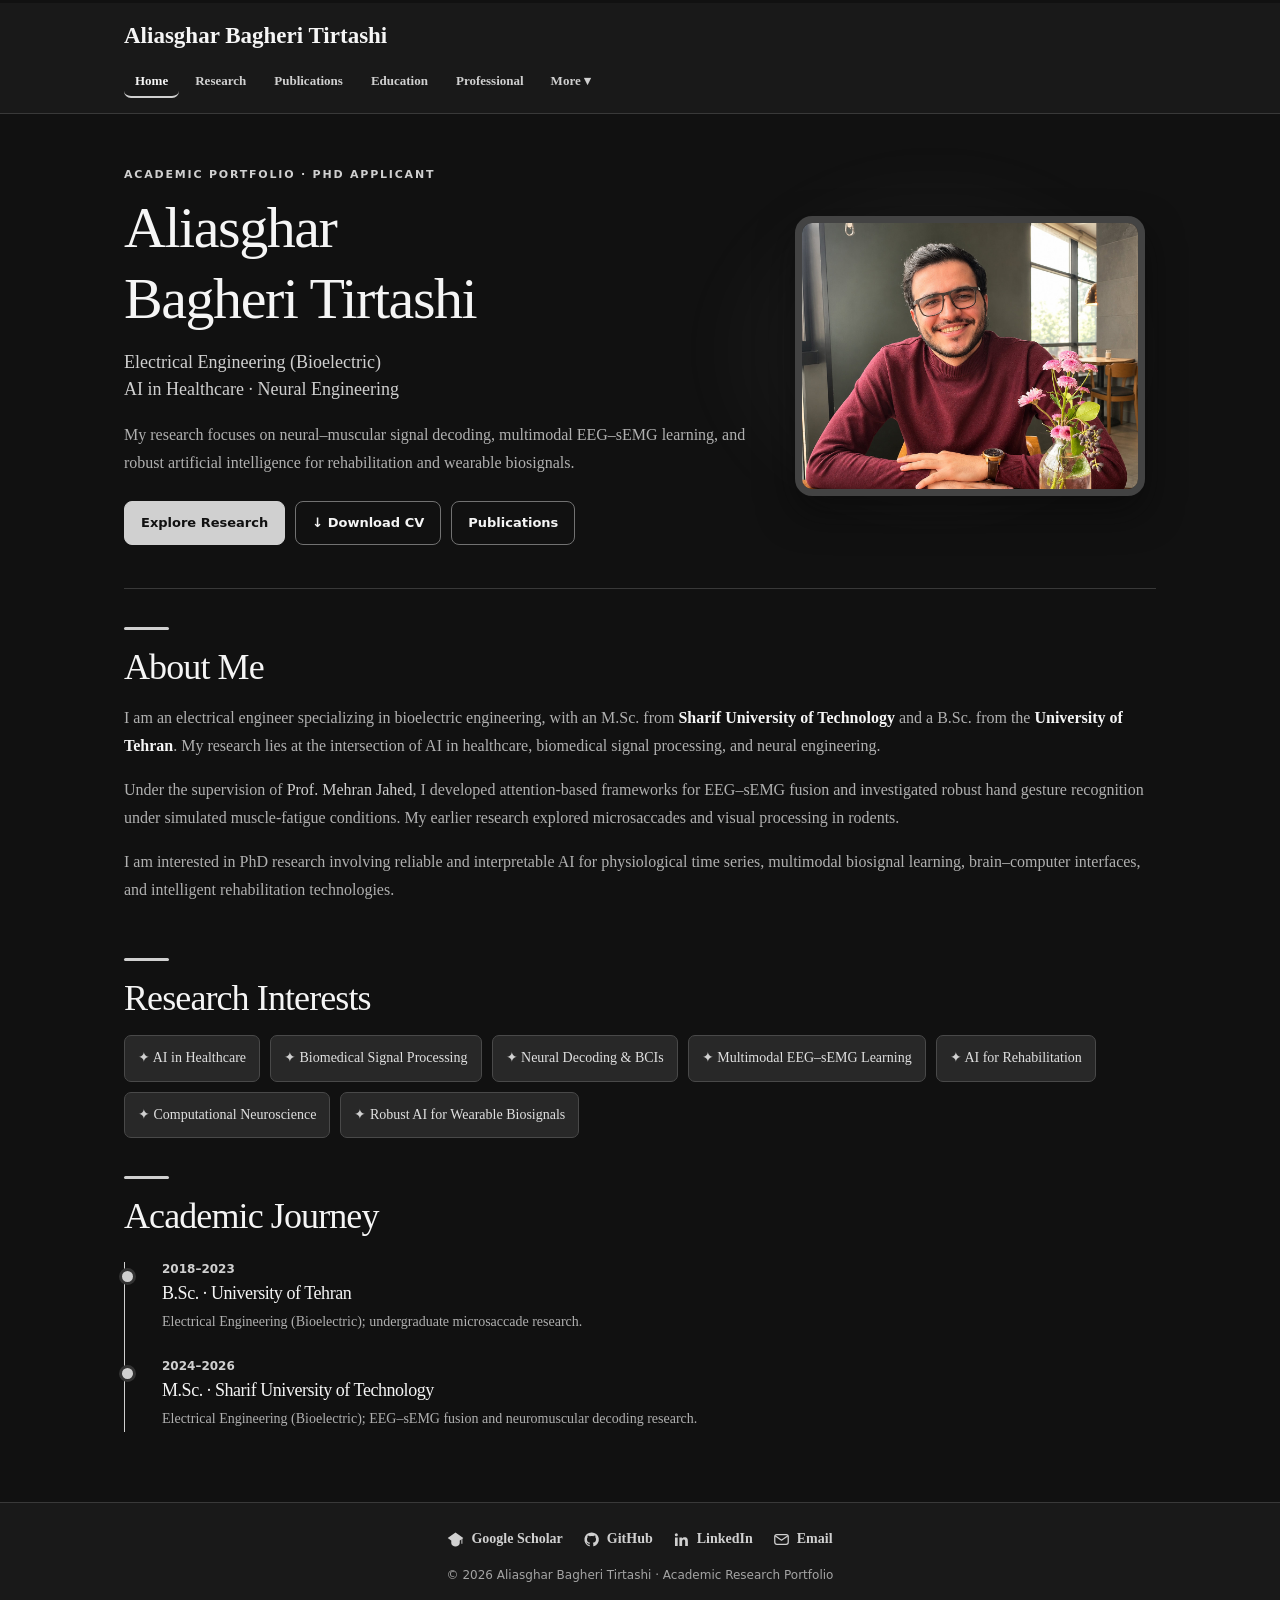
==== commit 573892bc: "Add files via upload" ====
--- a/index.html
+++ b/index.html
@@ -1,3 +1,3 @@
 <!DOCTYPE html>
 
-<html lang="en"><head><meta charset="utf-8"/><meta content="width=device-width,initial-scale=1" name="viewport"/><meta content="#0B1010" name="theme-color"/><meta content="Aliasghar Bagheri Tirtashi is a bioelectric engineering researcher focusing on AI in healthcare, EEG–sEMG fusion and rehabilitation." name="description"/><meta content="Home | Aliasghar Bagheri Tirtashi" property="og:title"/><meta content="Aliasghar Bagheri Tirtashi is a bioelectric engineering researcher focusing on AI in healthcare, EEG–sEMG fusion and rehabilitation." property="og:description"/><meta content="website" property="og:type"/><title>Home | Aliasghar Bagheri Tirtashi</title><link href="style.css" rel="stylesheet"/><script defer="" src="site.js"></script></head><body><div aria-hidden="true" class="reading-progress"></div><header class="site-header"><div class="shell"><div class="brandbar"><a class="brand" href="index.html"><span>Aliasghar Bagheri Tirtashi</span></a><button aria-controls="primary-nav" aria-expanded="false" class="menu-toggle" type="button">☰ Menu</button></div><nav aria-label="Main navigation" class="nav" id="primary-nav"><a aria-current="page" class="nav-link" href="index.html">Home</a><a class="nav-link" href="projects.html">Research</a><a class="nav-link" href="publications.html">Publications</a><a class="nav-link" href="education.html">Education</a><a class="nav-link" href="professional.html">Professional</a><div class="more-menu"><button aria-controls="more-dropdown" aria-expanded="false" class="more-trigger" type="button">More ▾</button><div class="more-dropdown" id="more-dropdown"><a class="nav-link" href="experience.html">Academic Experience</a><a class="nav-link" href="beyond.html">Beyond Research</a><a class="nav-link" href="contact.html">Contact</a></div></div></nav></div></header><main class="shell" id="main-content"><section class="hero"><div><div class="eyebrow">Academic portfolio · PhD applicant</div><h1>Aliasghar<br/>Bagheri Tirtashi</h1><div class="sub">Electrical Engineering (Bioelectric)<br/>AI in Healthcare · Neural Engineering</div><p>My research focuses on neural–muscular signal decoding, multimodal EEG–sEMG learning, and robust artificial intelligence for rehabilitation and wearable biosignals.</p><div class="buttons"><a class="btn primary" href="projects.html">Explore Research</a><a class="btn" download="" href="CV.pdf">↓ Download CV</a><a class="btn" href="publications.html">Publications</a></div></div><div class="photo-wrap"><img alt="Portrait of Aliasghar Bagheri Tirtashi" class="portrait" decoding="async" fetchpriority="high" height="1254" src="profile.jpg" width="1254"/></div></section><section class="section"><div class="rule"></div><h2>About Me</h2><p>I am an electrical engineer specializing in bioelectric engineering, with an M.Sc. from <strong>Sharif University of Technology</strong> and a B.Sc. from the <strong>University of Tehran</strong>. My research lies at the intersection of AI in healthcare, biomedical signal processing, and neural engineering.</p><p>Under the supervision of <a href="https://scholar.google.com/citations?user=g4iOgRsAAAAJ" rel="noopener noreferrer" target="_blank">Prof. Mehran Jahed</a>, I developed attention-based frameworks for EEG–sEMG fusion and investigated robust hand gesture recognition under simulated muscle-fatigue conditions. My earlier research explored microsaccades and visual processing in rodents.</p><p>I am interested in PhD research involving reliable and interpretable AI for physiological time series, multimodal biosignal learning, brain–computer interfaces, and intelligent rehabilitation technologies.</p></section><section class="section"><div class="rule"></div><h2>Research Interests</h2><div class="topics"><span class="topic">AI in Healthcare</span><span class="topic">Biomedical Signal Processing</span><span class="topic">Neural Decoding &amp; BCIs</span><span class="topic">Multimodal EEG–sEMG Learning</span><span class="topic">AI for Rehabilitation</span><span class="topic">Computational Neuroscience</span><span class="topic">Robust AI for Wearable Biosignals</span></div></section><section class="section"><div class="rule"></div><h2>Academic Journey</h2><div class="timeline"><div class="timeitem"><div class="timeyear">2018–2023</div><h3>B.Sc. · University of Tehran</h3><p>Electrical Engineering (Bioelectric); undergraduate microsaccade research.</p></div><div class="timeitem"><div class="timeyear">2024–2026</div><h3>M.Sc. · Sharif University of Technology</h3><p>Electrical Engineering (Bioelectric); EEG–sEMG fusion and neuromuscular decoding research.</p></div></div></section></main><footer class="footer"><div class="footer-links"><a class="platform-link" href="https://scholar.google.com/citations?user=hEYMCQ0AAAAJ&amp;hl=en" rel="noopener noreferrer" target="_blank"><span aria-hidden="true" class="platform-icon platform-icon-scholar"><svg fill="currentColor" viewbox="0 0 24 24"><path d="m12 2-11 8 11 8 11-8L12 2Zm-6 11v4c0 2.8 3.1 5 6 5s6-2.2 6-5v-4l-6 4-6-4Z"></path><path d="M21 10v8" stroke="currentColor" stroke-width="1.4"></path></svg></span>Google Scholar</a><a class="platform-link" href="https://github.com/aliasgharbagheri2079" rel="noopener noreferrer" target="_blank"><span aria-hidden="true" class="platform-icon platform-icon-github"><svg fill="currentColor" viewbox="0 0 24 24"><path d="M12 2a10 10 0 0 0-3.16 19.49c.5.09.68-.22.68-.48v-1.7c-2.78.61-3.37-1.18-3.37-1.18-.45-1.15-1.1-1.45-1.1-1.45-.9-.62.07-.61.07-.61 1 .07 1.52 1.03 1.52 1.03.88 1.51 2.31 1.08 2.87.83.09-.64.35-1.08.63-1.33-2.22-.25-4.55-1.11-4.55-4.94 0-1.09.39-1.98 1.03-2.68-.1-.25-.45-1.27.1-2.65 0 0 .84-.27 2.75 1.02A9.6 9.6 0 0 1 12 6.9c.85 0 1.71.11 2.51.34 1.91-1.29 2.75-1.02 2.75-1.02.55 1.38.2 2.4.1 2.65.64.7 1.03 1.59 1.03 2.68 0 3.84-2.34 4.69-4.57 4.94.36.31.68.93.68 1.87v2.76c0 .27.18.58.69.48A10 10 0 0 0 12 2Z"></path></svg></span>GitHub</a><a class="platform-link" href="https://www.linkedin.com/in/aliasghar-bagheri/" rel="noopener noreferrer" target="_blank"><span aria-hidden="true" class="platform-icon platform-icon-linkedin"><svg fill="currentColor" viewbox="0 0 24 24"><path d="M4.7 3A2.2 2.2 0 1 0 4.7 7.4 2.2 2.2 0 0 0 4.7 3ZM2.8 9h3.8v12H2.8V9ZM9 9h3.6v1.6h.1C13.3 9.5 14.6 8.7 16.4 8.7c3.9 0 4.6 2.5 4.6 5.7V21h-3.8v-5.9c0-1.4 0-3.2-2-3.2s-2.3 1.6-2.3 3.1V21H9V9Z"></path></svg></span>LinkedIn</a><a class="platform-link" href="mailto:aliasghar.bagheri79@sharif.edu"><span aria-hidden="true" class="platform-icon platform-icon-mail"><svg fill="none" stroke="currentColor" stroke-linecap="round" stroke-linejoin="round" stroke-width="1.8" viewbox="0 0 24 24"><rect height="14" rx="3" width="19" x="2.5" y="5"></rect><path d="m3.5 7 8.5 6 8.5-6"></path></svg></span>Email</a></div><small>© 2026 Aliasghar Bagheri Tirtashi · Academic Research Portfolio</small></footer></body></html>+<html lang="en"><head><meta charset="utf-8"/><meta content="width=device-width,initial-scale=1" name="viewport"/><meta content="#111111" name="theme-color"/><meta content="Aliasghar Bagheri Tirtashi is a bioelectric engineering researcher focusing on AI in healthcare, EEG–sEMG fusion and rehabilitation." name="description"/><meta content="Home | Aliasghar Bagheri Tirtashi" property="og:title"/><meta content="Aliasghar Bagheri Tirtashi is a bioelectric engineering researcher focusing on AI in healthcare, EEG–sEMG fusion and rehabilitation." property="og:description"/><meta content="website" property="og:type"/><title>Home | Aliasghar Bagheri Tirtashi</title><link href="style.css" rel="stylesheet"/><script defer="" src="site.js"></script></head><body><div aria-hidden="true" class="reading-progress"></div><header class="site-header"><div class="shell"><div class="brandbar"><a class="brand" href="index.html"><span>Aliasghar Bagheri Tirtashi</span></a><button aria-controls="primary-nav" aria-expanded="false" class="menu-toggle" type="button">☰ Menu</button></div><nav aria-label="Main navigation" class="nav" id="primary-nav"><a aria-current="page" class="nav-link" href="index.html">Home</a><a class="nav-link" href="projects.html">Research</a><a class="nav-link" href="publications.html">Publications</a><a class="nav-link" href="education.html">Education</a><a class="nav-link" href="professional.html">Professional</a><div class="more-menu"><button aria-controls="more-dropdown" aria-expanded="false" class="more-trigger" type="button">More ▾</button><div class="more-dropdown" id="more-dropdown"><a class="nav-link" href="experience.html">Academic Experience</a><a class="nav-link" href="beyond.html">Beyond Research</a><a class="nav-link" href="contact.html">Contact</a></div></div></nav></div></header><main class="shell" id="main-content"><section class="hero"><div><div class="eyebrow">Academic portfolio · PhD applicant</div><h1>Aliasghar<br/>Bagheri Tirtashi</h1><div class="sub">Electrical Engineering (Bioelectric)<br/>AI in Healthcare · Neural Engineering</div><p>My research focuses on neural–muscular signal decoding, multimodal EEG–sEMG learning, and robust artificial intelligence for rehabilitation and wearable biosignals.</p><div class="buttons"><a class="btn primary" href="projects.html">Explore Research</a><a class="btn" download="" href="CV.pdf">↓ Download CV</a><a class="btn" href="publications.html">Publications</a></div></div><div class="photo-wrap"><img alt="Portrait of Aliasghar Bagheri Tirtashi" class="portrait" decoding="async" fetchpriority="high" height="1254" src="profile.jpg" width="1254"/></div></section><section class="section"><div class="rule"></div><h2>About Me</h2><p>I am an electrical engineer specializing in bioelectric engineering, with an M.Sc. from <strong>Sharif University of Technology</strong> and a B.Sc. from the <strong>University of Tehran</strong>. My research lies at the intersection of AI in healthcare, biomedical signal processing, and neural engineering.</p><p>Under the supervision of <a href="https://scholar.google.com/citations?user=g4iOgRsAAAAJ" rel="noopener noreferrer" target="_blank">Prof. Mehran Jahed</a>, I developed attention-based frameworks for EEG–sEMG fusion and investigated robust hand gesture recognition under simulated muscle-fatigue conditions. My earlier research explored microsaccades and visual processing in rodents.</p><p>I am interested in PhD research involving reliable and interpretable AI for physiological time series, multimodal biosignal learning, brain–computer interfaces, and intelligent rehabilitation technologies.</p></section><section class="section"><div class="rule"></div><h2>Research Interests</h2><div class="topics"><span class="topic">AI in Healthcare</span><span class="topic">Biomedical Signal Processing</span><span class="topic">Neural Decoding &amp; BCIs</span><span class="topic">Multimodal EEG–sEMG Learning</span><span class="topic">AI for Rehabilitation</span><span class="topic">Computational Neuroscience</span><span class="topic">Robust AI for Wearable Biosignals</span></div></section><section class="section"><div class="rule"></div><h2>Academic Journey</h2><div class="timeline"><div class="timeitem"><div class="timeyear">2018–2023</div><h3>B.Sc. · University of Tehran</h3><p>Electrical Engineering (Bioelectric); undergraduate microsaccade research.</p></div><div class="timeitem"><div class="timeyear">2024–2026</div><h3>M.Sc. · Sharif University of Technology</h3><p>Electrical Engineering (Bioelectric); EEG–sEMG fusion and neuromuscular decoding research.</p></div></div></section></main><footer class="footer"><div class="footer-links"><a class="platform-link" href="https://scholar.google.com/citations?user=hEYMCQ0AAAAJ&amp;hl=en" rel="noopener noreferrer" target="_blank"><span aria-hidden="true" class="platform-icon platform-icon-scholar"><svg fill="currentColor" viewbox="0 0 24 24"><path d="m12 2-11 8 11 8 11-8L12 2Zm-6 11v4c0 2.8 3.1 5 6 5s6-2.2 6-5v-4l-6 4-6-4Z"></path><path d="M21 10v8" stroke="currentColor" stroke-width="1.4"></path></svg></span>Google Scholar</a><a class="platform-link" href="https://github.com/aliasgharbagheri2079" rel="noopener noreferrer" target="_blank"><span aria-hidden="true" class="platform-icon platform-icon-github"><svg fill="currentColor" viewbox="0 0 24 24"><path d="M12 2a10 10 0 0 0-3.16 19.49c.5.09.68-.22.68-.48v-1.7c-2.78.61-3.37-1.18-3.37-1.18-.45-1.15-1.1-1.45-1.1-1.45-.9-.62.07-.61.07-.61 1 .07 1.52 1.03 1.52 1.03.88 1.51 2.31 1.08 2.87.83.09-.64.35-1.08.63-1.33-2.22-.25-4.55-1.11-4.55-4.94 0-1.09.39-1.98 1.03-2.68-.1-.25-.45-1.27.1-2.65 0 0 .84-.27 2.75 1.02A9.6 9.6 0 0 1 12 6.9c.85 0 1.71.11 2.51.34 1.91-1.29 2.75-1.02 2.75-1.02.55 1.38.2 2.4.1 2.65.64.7 1.03 1.59 1.03 2.68 0 3.84-2.34 4.69-4.57 4.94.36.31.68.93.68 1.87v2.76c0 .27.18.58.69.48A10 10 0 0 0 12 2Z"></path></svg></span>GitHub</a><a class="platform-link" href="https://www.linkedin.com/in/aliasghar-bagheri/" rel="noopener noreferrer" target="_blank"><span aria-hidden="true" class="platform-icon platform-icon-linkedin"><svg fill="currentColor" viewbox="0 0 24 24"><path d="M4.7 3A2.2 2.2 0 1 0 4.7 7.4 2.2 2.2 0 0 0 4.7 3ZM2.8 9h3.8v12H2.8V9ZM9 9h3.6v1.6h.1C13.3 9.5 14.6 8.7 16.4 8.7c3.9 0 4.6 2.5 4.6 5.7V21h-3.8v-5.9c0-1.4 0-3.2-2-3.2s-2.3 1.6-2.3 3.1V21H9V9Z"></path></svg></span>LinkedIn</a><a class="platform-link" href="mailto:aliasghar.bagheri79@sharif.edu"><span aria-hidden="true" class="platform-icon platform-icon-mail"><svg fill="none" stroke="currentColor" stroke-linecap="round" stroke-linejoin="round" stroke-width="1.8" viewbox="0 0 24 24"><rect height="14" rx="3" width="19" x="2.5" y="5"></rect><path d="m3.5 7 8.5 6 8.5-6"></path></svg></span>Email</a></div><small>© 2026 Aliasghar Bagheri Tirtashi · Academic Research Portfolio</small></footer></body></html>
--- a/style.css
+++ b/style.css
@@ -1,15 +1,15 @@
 
-:root{color-scheme:dark;--bg:#0B1010;--panel:#172323;--card:#1E302C;--border:#304943;--fg:#F5F4EF;--muted:#B8C9BF;--ochre:#35C5A1;--soft:#A8EFDA}
-*{box-sizing:border-box}html{scroll-behavior:smooth}body{margin:0;background:var(--bg);color:var(--fg);font:16px/1.75 Georgia,'Times New Roman',serif}a{color:var(--ochre);text-decoration:none;overflow-wrap:anywhere}a:hover{text-decoration:underline}a:focus-visible,button:focus-visible,summary:focus-visible{outline:3px solid var(--ochre);outline-offset:3px;border-radius:3px}button{font:inherit;cursor:pointer}.shell{max-width:1080px;margin:auto;padding:0 24px}.site-header{background:var(--panel);border-bottom:1px solid var(--border)}.brandbar{display:flex;align-items:center;justify-content:space-between;gap:14px;padding:18px 0 12px}.brand{display:flex;align-items:center;gap:12px;color:var(--fg);font-weight:700;font-size:17px;line-height:1.3}.brand:hover{text-decoration:none}.monogram{flex:none;background:#1B382B;border:1px solid #397D63;border-radius:9px;padding:9px;color:var(--ochre)}.nav{display:flex;gap:4px;flex-wrap:wrap;padding-bottom:14px}.nav a{font:13px system-ui,sans-serif;color:#C6DAD0;border-radius:7px;padding:9px 11px}.nav a[aria-current=page]{background:#1D4434;border:1px solid #35C5A1;color:#D2F5E6;padding:8px 10px}.nav a:hover{background:#213B30;text-decoration:none}.menu-toggle{display:none;background:#20392F;border:1px solid #4A806B;border-radius:7px;color:#B5F1DC;padding:9px 12px;font:13px system-ui,sans-serif}main{padding-top:37px!important;padding-bottom:70px!important;min-height:60vh}h1,h2,h3{font-family:Georgia,'Times New Roman',serif;letter-spacing:-.025em;line-height:1.23;font-weight:400}h1{font-size:clamp(34px,6vw,58px);margin:10px 0 14px}h2{font-size:clamp(27px,4vw,36px);margin:0 0 15px}h3{font-size:21px;margin:0 0 10px}p{color:var(--muted);margin:0 0 16px}strong{color:var(--fg)}.eyebrow{font:700 11px system-ui,sans-serif;letter-spacing:1.8px;color:var(--ochre);text-transform:uppercase;margin-bottom:11px}.hero{display:grid;grid-template-columns:minmax(0,1.5fr) minmax(180px,.66fr);gap:35px;align-items:center;padding:20px 0 43px;border-bottom:1px solid var(--border)}.sub{color:var(--soft);font-size:18px;line-height:1.5;margin-bottom:18px}.portrait{width:100%;aspect-ratio:4/5;object-fit:cover;object-position:center 25%;border:7px solid #28483B;border-radius:15px;box-shadow:0 15px 32px #0005}.buttons{display:flex;gap:10px;flex-wrap:wrap;margin-top:24px}.btn{display:inline-flex;align-items:center;justify-content:center;min-height:44px;padding:11px 16px;background:transparent;color:var(--soft);border:1px solid #428D71;border-radius:8px;font:650 13px system-ui,sans-serif}.btn.primary{background:var(--ochre);color:#081910;border-color:var(--ochre)}.btn:hover{filter:brightness(1.12);text-decoration:none}.section{padding-top:38px}.rule{height:3px;width:45px;background:var(--ochre);border-radius:4px;margin-bottom:15px}.topics{display:flex;flex-wrap:wrap;gap:10px}.topic{background:#1C342A;border:1px solid #4d4337;border-radius:7px;padding:10px 13px;font-size:14px}.topic:before{content:'✦ ';color:var(--ochre)}.timeline{border-left:1px solid #397D63;padding-left:27px;margin:24px 0 0}.timeitem{position:relative;padding:0 0 24px 10px}.timeitem:last-child{padding-bottom:0}.timeitem:before{content:'';position:absolute;left:-33px;top:6px;background:var(--ochre);width:11px;height:11px;border:3px solid #453426;border-radius:50%}.timeyear{color:var(--ochre);font:700 12px system-ui,sans-serif}.timeitem h3{font-size:18px;margin:6px 0}.timeitem p{font-size:14px;margin:0}.head{border-bottom:1px solid var(--border);padding:10px 0 24px;margin-bottom:26px}.head p{max-width:740px;margin:0}.card{background:var(--card);padding:24px;border:1px solid var(--border);border-radius:11px;margin-bottom:15px}.card p:last-child{margin-bottom:0}.tag{display:inline-block;background:#3d3025;color:#f1c694;font:650 11px system-ui,sans-serif;letter-spacing:.4px;border-radius:5px;padding:5px 10px;margin-bottom:13px}.grid2{display:grid;grid-template-columns:repeat(2,minmax(0,1fr));gap:14px}.grid2 .card{margin-bottom:0}.pub{border-left:3px solid var(--ochre)}.pub p{font-size:15px}.links{display:flex;flex-wrap:wrap;gap:9px}.links a{display:inline-block;background:#3b3025;border-radius:6px;padding:8px 12px;font:650 12px system-ui,sans-serif}details{border-top:1px solid #484039;margin-top:16px;padding-top:10px}details summary{cursor:pointer;color:var(--ochre);font:650 13px system-ui,sans-serif;padding:9px 0}details p{font-size:14px!important;background:#302b26;border-radius:7px;padding:14px;margin-top:6px!important}ul{padding-left:23px;color:var(--muted)}li{margin-bottom:5px}.media-grid{display:grid;grid-template-columns:repeat(3,minmax(0,1fr));gap:14px}.media-card{background:var(--card);border:1px solid var(--border);border-radius:11px;overflow:hidden}.poster{aspect-ratio:2/3;position:relative;overflow:hidden;display:flex;align-items:flex-end;padding:17px;background:linear-gradient(140deg,#4b3930,#161e25)}.poster:before{content:'';position:absolute;width:160%;height:55%;top:27%;left:-20%;border:1px solid #35c5a133;border-radius:50%;transform:rotate(-40deg)}.media-card:nth-child(3n+2) .poster{background:linear-gradient(155deg,#263842,#362826)}.media-card:nth-child(3n) .poster{background:linear-gradient(155deg,#553d30,#232328)}.poster span{position:relative;color:#fff2df;text-shadow:0 3px 6px #0009;font-size:clamp(17px,2.7vw,27px);line-height:1.18}.media-info{padding:15px}.media-info strong{font-size:16px;display:block;line-height:1.3}.media-info small{color:var(--ochre);font:12px system-ui,sans-serif}.media-info p{font-size:13px;margin:7px 0 0}.artist{display:flex;gap:16px;align-items:center}.artist-icon{flex:none;width:76px;height:88px;display:grid;place-items:center;background:linear-gradient(135deg,#614a35,#35312c);border-radius:8px;color:#f0c591;font-size:33px}.artist p{font-size:14px}.section-note{color:#ada69e;font:12px/1.6 system-ui,sans-serif;margin-top:18px}.footer{background:var(--panel);border-top:1px solid var(--border);padding:28px 15px;text-align:center}.footer-links{display:flex;gap:20px;flex-wrap:wrap;justify-content:center;margin-bottom:12px}.footer-links a{font:13px system-ui,sans-serif}.footer small{font:12px system-ui,sans-serif;color:#aaa39a}@media(max-width:700px){.shell{padding:0 16px}.menu-toggle{display:block}.nav{display:none;flex-direction:column}.nav.open{display:flex}.nav a{padding:12px}.nav a[aria-current=page]{padding:11px}.hero{grid-template-columns:1fr;gap:22px}.hero .photo-wrap{grid-row:1;max-width:210px}.grid2{grid-template-columns:1fr}.media-grid{grid-template-columns:repeat(2,minmax(0,1fr))}.card{padding:19px}}@media(max-width:380px){.media-grid{grid-template-columns:1fr}}@media(prefers-reduced-motion:reduce){html{scroll-behavior:auto}}
+:root{color-scheme:dark;--bg:#111111;--panel:#191919;--card:#222222;--border:#393939;--fg:#F5F5F5;--muted:#B0B0B0;--ochre:#D0D0D0;--soft:#D0D0D0}
+*{box-sizing:border-box}html{scroll-behavior:smooth}body{margin:0;background:var(--bg);color:var(--fg);font:16px/1.75 Georgia,'Times New Roman',serif}a{color:var(--ochre);text-decoration:none;overflow-wrap:anywhere}a:hover{text-decoration:underline}a:focus-visible,button:focus-visible,summary:focus-visible{outline:3px solid var(--ochre);outline-offset:3px;border-radius:3px}button{font:inherit;cursor:pointer}.shell{max-width:1080px;margin:auto;padding:0 24px}.site-header{background:var(--panel);border-bottom:1px solid var(--border)}.brandbar{display:flex;align-items:center;justify-content:space-between;gap:14px;padding:18px 0 12px}.brand{display:flex;align-items:center;gap:12px;color:var(--fg);font-weight:700;font-size:17px;line-height:1.3}.brand:hover{text-decoration:none}.monogram{flex:none;background:#313131;border:1px solid #6D6D6D;border-radius:9px;padding:9px;color:var(--ochre)}.nav{display:flex;gap:4px;flex-wrap:wrap;padding-bottom:14px}.nav a{font:13px system-ui,sans-serif;color:#D5D5D5;border-radius:7px;padding:9px 11px}.nav a[aria-current=page]{background:#3B3B3B;border:1px solid #D0D0D0;color:#ECECEC;padding:8px 10px}.nav a:hover{background:#353535;text-decoration:none}.menu-toggle{display:none;background:#333333;border:1px solid #737373;border-radius:7px;color:#E3E3E3;padding:9px 12px;font:13px system-ui,sans-serif}main{padding-top:37px!important;padding-bottom:70px!important;min-height:60vh}h1,h2,h3{font-family:Georgia,'Times New Roman',serif;letter-spacing:-.025em;line-height:1.23;font-weight:400}h1{font-size:clamp(34px,6vw,58px);margin:10px 0 14px}h2{font-size:clamp(27px,4vw,36px);margin:0 0 15px}h3{font-size:21px;margin:0 0 10px}p{color:var(--muted);margin:0 0 16px}strong{color:var(--fg)}.eyebrow{font:700 11px system-ui,sans-serif;letter-spacing:1.8px;color:var(--ochre);text-transform:uppercase;margin-bottom:11px}.hero{display:grid;grid-template-columns:minmax(0,1.5fr) minmax(180px,.66fr);gap:35px;align-items:center;padding:20px 0 43px;border-bottom:1px solid var(--border)}.sub{color:var(--soft);font-size:18px;line-height:1.5;margin-bottom:18px}.portrait{width:100%;aspect-ratio:4/5;object-fit:cover;object-position:center 25%;border:7px solid #404040;border-radius:15px;box-shadow:0 15px 32px #00000055}.buttons{display:flex;gap:10px;flex-wrap:wrap;margin-top:24px}.btn{display:inline-flex;align-items:center;justify-content:center;min-height:44px;padding:11px 16px;background:transparent;color:var(--soft);border:1px solid #7B7B7B;border-radius:8px;font:650 13px system-ui,sans-serif}.btn.primary{background:var(--ochre);color:#151515;border-color:var(--ochre)}.btn:hover{filter:brightness(1.12);text-decoration:none}.section{padding-top:38px}.rule{height:3px;width:45px;background:var(--ochre);border-radius:4px;margin-bottom:15px}.topics{display:flex;flex-wrap:wrap;gap:10px}.topic{background:#2E2E2E;border:1px solid #444444;border-radius:7px;padding:10px 13px;font-size:14px}.topic:before{content:'✦ ';color:var(--ochre)}.timeline{border-left:1px solid #6D6D6D;padding-left:27px;margin:24px 0 0}.timeitem{position:relative;padding:0 0 24px 10px}.timeitem:last-child{padding-bottom:0}.timeitem:before{content:'';position:absolute;left:-33px;top:6px;background:var(--ochre);width:11px;height:11px;border:3px solid #373737;border-radius:50%}.timeyear{color:var(--ochre);font:700 12px system-ui,sans-serif}.timeitem h3{font-size:18px;margin:6px 0}.timeitem p{font-size:14px;margin:0}.head{border-bottom:1px solid var(--border);padding:10px 0 24px;margin-bottom:26px}.head p{max-width:740px;margin:0}.card{background:var(--card);padding:24px;border:1px solid var(--border);border-radius:11px;margin-bottom:15px}.card p:last-child{margin-bottom:0}.tag{display:inline-block;background:#323232;color:#CCCCCC;font:650 11px system-ui,sans-serif;letter-spacing:.4px;border-radius:5px;padding:5px 10px;margin-bottom:13px}.grid2{display:grid;grid-template-columns:repeat(2,minmax(0,1fr));gap:14px}.grid2 .card{margin-bottom:0}.pub{border-left:3px solid var(--ochre)}.pub p{font-size:15px}.links{display:flex;flex-wrap:wrap;gap:9px}.links a{display:inline-block;background:#323232;border-radius:6px;padding:8px 12px;font:650 12px system-ui,sans-serif}details{border-top:1px solid #414141;margin-top:16px;padding-top:10px}details summary{cursor:pointer;color:var(--ochre);font:650 13px system-ui,sans-serif;padding:9px 0}details p{font-size:14px!important;background:#2C2C2C;border-radius:7px;padding:14px;margin-top:6px!important}ul{padding-left:23px;color:var(--muted)}li{margin-bottom:5px}.media-grid{display:grid;grid-template-columns:repeat(3,minmax(0,1fr));gap:14px}.media-card{background:var(--card);border:1px solid var(--border);border-radius:11px;overflow:hidden}.poster{aspect-ratio:2/3;position:relative;overflow:hidden;display:flex;align-items:flex-end;padding:17px;background:linear-gradient(140deg,#3C3C3C,#1D1D1D)}.poster:before{content:'';position:absolute;width:160%;height:55%;top:27%;left:-20%;border:1px solid #A4A4A433;border-radius:50%;transform:rotate(-40deg)}.media-card:nth-child(3n+2) .poster{background:linear-gradient(155deg,#353535,#2B2B2B)}.media-card:nth-child(3n) .poster{background:linear-gradient(155deg,#414141,#232323)}.poster span{position:relative;color:#F3F3F3;text-shadow:0 3px 6px #00000099;font-size:clamp(17px,2.7vw,27px);line-height:1.18}.media-info{padding:15px}.media-info strong{font-size:16px;display:block;line-height:1.3}.media-info small{color:var(--ochre);font:12px system-ui,sans-serif}.media-info p{font-size:13px;margin:7px 0 0}.artist{display:flex;gap:16px;align-items:center}.artist-icon{flex:none;width:76px;height:88px;display:grid;place-items:center;background:linear-gradient(135deg,#4D4D4D,#313131);border-radius:8px;color:#CACACA;font-size:33px}.artist p{font-size:14px}.section-note{color:#A7A7A7;font:12px/1.6 system-ui,sans-serif;margin-top:18px}.footer{background:var(--panel);border-top:1px solid var(--border);padding:28px 15px;text-align:center}.footer-links{display:flex;gap:20px;flex-wrap:wrap;justify-content:center;margin-bottom:12px}.footer-links a{font:13px system-ui,sans-serif}.footer small{font:12px system-ui,sans-serif;color:#A4A4A4}@media(max-width:700px){.shell{padding:0 16px}.menu-toggle{display:block}.nav{display:none;flex-direction:column}.nav.open{display:flex}.nav a{padding:12px}.nav a[aria-current=page]{padding:11px}.hero{grid-template-columns:1fr;gap:22px}.hero .photo-wrap{grid-row:1;max-width:210px}.grid2{grid-template-columns:1fr}.media-grid{grid-template-columns:repeat(2,minmax(0,1fr))}.card{padding:19px}}@media(max-width:380px){.media-grid{grid-template-columns:1fr}}@media(prefers-reduced-motion:reduce){html{scroll-behavior:auto}}
 
 /* Gallery revision: actual poster images and compact heights */
-.poster{aspect-ratio:5/6;display:block;padding:0;background:#292a2c;isolation:isolate}
+.poster{aspect-ratio:5/6;display:block;padding:0;background:#2A2A2A;isolation:isolate}
 .poster img{width:100%;height:100%;display:block;object-fit:cover;object-position:center 25%;position:absolute;inset:0;z-index:2}
 .poster span{display:none;position:absolute;inset:auto 12px 14px;z-index:3;font-size:21px}
 .poster.poster-unavailable span{display:block}
 .poster.poster-unavailable{padding:17px}
 .poster:before{z-index:0}
-.media-card:nth-child(3n+2) .poster,.media-card:nth-child(3n) .poster{background:#27282c}
+.media-card:nth-child(3n+2) .poster,.media-card:nth-child(3n) .poster{background:#282828}
 /* Portrait: slightly shorter and wider, especially on phones */
 .portrait{aspect-ratio:1/1;object-fit:cover;object-position:center 35%;}
 @media(max-width:700px){
@@ -21,7 +21,7 @@
 @media(max-width:380px){.media-grid{grid-template-columns:repeat(2,minmax(0,1fr))}.media-info{padding:10px}.media-info strong{font-size:14px}}
 
 /* Fast gallery rendering: fixed image sizing + native deferred loading */
-.poster { aspect-ratio:5/6; contain:layout paint; background:#292a2c; }
+.poster { aspect-ratio:5/6; contain:layout paint; background:#2A2A2A; }
 .poster img { object-fit:cover; width:100%; height:100%; }
 .media-grid { align-items:start; }
 @media(max-width:700px){.poster{aspect-ratio:5/6}}
@@ -43,7 +43,7 @@
 }
 
 /* Portrait thumbnails for Music I Enjoy */
-.artist-icon{overflow:hidden;position:relative;width:92px;height:94px;flex:0 0 92px;padding:0;background:#352e29}
+.artist-icon{overflow:hidden;position:relative;width:92px;height:94px;flex:0 0 92px;padding:0;background:#2F2F2F}
 .artist-icon img{width:100%;height:100%;object-fit:cover;object-position:center 23%;display:block;border-radius:8px}
 .artist-icon.artist-image-unavailable:after{content:'♫';position:absolute;inset:0;display:grid;place-items:center;color:var(--ochre);font-size:34px}
 .artist-credits{margin-top:18px;max-width:950px;line-height:1.8}
@@ -58,20 +58,20 @@
 .contact-form{padding:27px 28px}
 .contact-form-grid{display:grid;grid-template-columns:repeat(2,minmax(0,1fr));gap:18px}
 .form-field{display:flex;flex-direction:column;gap:8px;margin-bottom:20px;min-width:0}
-.form-field label{font-family:Georgia,'Times New Roman',serif;font-weight:700;font-size:16px;color:#F5F4EF}
-.form-field input,.form-field select,.form-field textarea{font:16px/1.5 Georgia,'Times New Roman',serif;color:#F5F4EF;background:#191c20;border:1px solid #68605a;border-radius:8px;padding:12px 14px;width:100%;min-height:47px;transition:border-color .15s,box-shadow .15s}
+.form-field label{font-family:Georgia,'Times New Roman',serif;font-weight:700;font-size:16px;color:#F5F5F5}
+.form-field input,.form-field select,.form-field textarea{font:16px/1.5 Georgia,'Times New Roman',serif;color:#F5F5F5;background:#1C1C1C;border:1px solid #616161;border-radius:8px;padding:12px 14px;width:100%;min-height:47px;transition:border-color .15s,box-shadow .15s}
 .form-field textarea{min-height:150px;resize:vertical}
 .form-field select{color-scheme:dark}
-.form-field input::placeholder,.form-field textarea::placeholder{color:#aca7a1;opacity:1}
-.form-field input:focus,.form-field select:focus,.form-field textarea:focus{outline:2px solid #35C5A1;outline-offset:2px;border-color:#35C5A1}
-.form-field input:invalid:not(:placeholder-shown){border-color:#8a6660}
+.form-field input::placeholder,.form-field textarea::placeholder{color:#A8A8A8;opacity:1}
+.form-field input:focus,.form-field select:focus,.form-field textarea:focus{outline:2px solid #D0D0D0;outline-offset:2px;border-color:#D0D0D0}
+.form-field input:invalid:not(:placeholder-shown){border-color:#6D6D6D}
 .form-spam-field{position:absolute;left:-10000px;top:auto;width:1px;height:1px;overflow:hidden}
 .contact-form-bottom{display:flex;align-items:center;gap:16px;flex-wrap:wrap}
 .contact-submit:disabled{cursor:wait;opacity:.7}
-.form-hint{font-size:13px;color:#B8C9BF}
+.form-hint{font-size:13px;color:#B0B0B0}
 .form-status{margin:15px 0 0!important;border-radius:8px;padding:12px 15px;font-size:14px;line-height:1.55}
-.form-status.success{color:#d6f5d9;background:#223329;border:1px solid #5a9567}
-.form-status.error{color:#ffdfd3;background:#3b2925;border:1px solid #af7365}
+.form-status.success{color:#ECECEC;background:#2F2F2F;border:1px solid #858585}
+.form-status.error{color:#E5E5E5;background:#2D2D2D;border:1px solid #7F7F7F}
 @media(max-width:650px){.contact-form-grid{grid-template-columns:1fr;gap:0}.contact-form{padding:20px 16px}.contact-form-section{margin-top:32px}.contact-form-bottom{align-items:stretch;flex-direction:column}.contact-submit{width:100%}}
 
 /* Compact contact cards and inline platform icons — no network-dependent icon libraries */
@@ -89,34 +89,34 @@
 
 
 /* Midnight Blue & Copper — selected final working design */
-:root{color-scheme:dark;--bg:#0B1010;--panel:#152231;--card:#172323;--border:#304943;--fg:#F5F4EF;--muted:#B8C9BF;--ochre:#35C5A1;--soft:#35C5A1}
+:root{color-scheme:dark;--bg:#111111;--panel:#202020;--card:#191919;--border:#393939;--fg:#F5F5F5;--muted:#B0B0B0;--ochre:#D0D0D0;--soft:#D0D0D0}
 body{background:var(--bg);color:var(--fg)}
 .site-header{background:rgba(21,34,49,.96);border-color:var(--border);position:sticky;top:3px;z-index:30;backdrop-filter:blur(12px)}
-.reading-progress{position:fixed;top:0;left:0;width:0;height:3px;background:var(--ochre);z-index:50;box-shadow:0 0 9px #35c5a177;pointer-events:none}
+.reading-progress{position:fixed;top:0;left:0;width:0;height:3px;background:var(--ochre);z-index:50;box-shadow:0 0 9px #A4A4A477;pointer-events:none}
 .brand{gap:0;font:700 clamp(17px,2vw,23px)/1.3 Georgia,'Times New Roman',serif;color:var(--fg)}
-.nav a{font:700 16px/1.45 Georgia,'Times New Roman',serif;color:#B8C9BF;transition:background-color .2s,color .2s}
-.nav a[aria-current=page]{background:#3C3029;border-color:#35C5A1;color:#9BEBD1}
-.nav a:hover{background:#26394B;color:#fff}
-.menu-toggle{color:var(--fg);background:#213246;border-color:var(--border);font-family:Georgia,serif;font-weight:700}
+.nav a{font:700 16px/1.45 Georgia,'Times New Roman',serif;color:#B0B0B0;transition:background-color .2s,color .2s}
+.nav a[aria-current=page]{background:#323232;border-color:#D0D0D0;color:#D8D8D8}
+.nav a:hover{background:#363636;color:#FFFFFF}
+.menu-toggle{color:var(--fg);background:#303030;border-color:var(--border);font-family:Georgia,serif;font-weight:700}
 .hero{position:relative;isolation:isolate}
-.hero:before{content:'';position:absolute;z-index:-1;right:-2%;top:1%;width:47%;height:90%;background:radial-gradient(ellipse,#35c5a11c,transparent 70%);filter:blur(16px);pointer-events:none}
-.portrait{aspect-ratio:4/5;object-fit:cover;object-position:center 25%;border:7px solid #263341;border-radius:17px;box-shadow:0 16px 36px #02081188;transition:transform .3s ease}
+.hero:before{content:'';position:absolute;z-index:-1;right:-2%;top:1%;width:47%;height:90%;background:radial-gradient(ellipse,#A4A4A41c,transparent 70%);filter:blur(16px);pointer-events:none}
+.portrait{aspect-ratio:4/5;object-fit:cover;object-position:center 25%;border:7px solid #313131;border-radius:17px;box-shadow:0 16px 36px #07070788;transition:transform .3s ease}
 .portrait:hover{transform:translateY(-4px)}
 .card{background:var(--card);border-color:var(--border);transition:border-color .24s ease,transform .24s ease,box-shadow .24s ease}
-.card:hover{border-color:#397D63;box-shadow:0 9px 20px #06111b55}
+.card:hover{border-color:#6D6D6D;box-shadow:0 9px 20px #0F0F0F55}
 .btn,.nav a,.media-card,.artist-icon{transition:all .22s ease}
-.btn.primary{background:var(--ochre);border-color:var(--ochre);color:#0B1010}
+.btn.primary{background:var(--ochre);border-color:var(--ochre);color:#111111}
 .btn:hover{transform:translateY(-2px)}
-.topic{background:#1b2c3d;border-color:#405667;color:#e3e9ef;transition:transform .2s,border-color .2s}
+.topic{background:#2A2A2A;border-color:#535353;color:#E8E8E8;transition:transform .2s,border-color .2s}
 .topic:hover{transform:translateY(-2px);border-color:var(--ochre)}
-.tag{background:#3b3029;color:#f1bf8b}
-.timeitem:before{background:var(--ochre);border-color:#3a3029}
-.timeline{border-color:#35C5A1}
+.tag{background:#323232;color:#C6C6C6}
+.timeitem:before{background:var(--ochre);border-color:#323232}
+.timeline{border-color:#D0D0D0}
 .research-details{margin-top:16px;padding-top:12px;border-top:1px solid var(--border)}
 .research-details summary{color:var(--ochre);font-weight:700;cursor:pointer}
 .research-details p{margin:10px 0 0;font-size:14px;color:var(--muted)}
 .contact-form{background:var(--card)}
-.form-field input,.form-field textarea,.form-field select{background:#111E2C;border-color:#506272;color:var(--fg)}
+.form-field input,.form-field textarea,.form-field select{background:#1C1C1C;border-color:#5F5F5F;color:var(--fg)}
 .form-field label{color:var(--fg)}
 .form-field input:focus,.form-field textarea:focus,.form-field select:focus{outline-color:var(--ochre);border-color:var(--ochre)}
 .contact-card-head h3{color:var(--fg)}
@@ -130,10 +130,10 @@
 
 /* Gallery pill navigation: one category at a time */
 .gallery-tabs{display:flex;align-items:center;gap:12px;flex-wrap:wrap;margin:24px 0 26px}
-.gallery-tab{font:700 17px/1.3 Georgia,'Times New Roman',serif;border-radius:999px;padding:12px 24px;min-height:49px;background:#202934;color:#F5F4EF;border:2px solid #4A5360;transition:background .2s,border-color .2s,transform .2s}
-.gallery-tab:hover{background:#2C3D4C;border-color:#35C5A1;transform:translateY(-2px)}
-.gallery-tab[aria-selected="true"]{background:#4C3A2C;color:#8EE7C9;border-color:#35C5A1}
-.gallery-tab:focus-visible{outline:3px solid #8EE7C9;outline-offset:3px}
+.gallery-tab{font:700 17px/1.3 Georgia,'Times New Roman',serif;border-radius:999px;padding:12px 24px;min-height:49px;background:#282828;color:#F5F5F5;border:2px solid #525252;transition:background .2s,border-color .2s,transform .2s}
+.gallery-tab:hover{background:#3A3A3A;border-color:#D0D0D0;transform:translateY(-2px)}
+.gallery-tab[aria-selected="true"]{background:#3D3D3D;color:#D0D0D0;border-color:#D0D0D0}
+.gallery-tab:focus-visible{outline:3px solid #D0D0D0;outline-offset:3px}
 .gallery-panel[hidden]{display:none!important}
 /* Homepage portrait: short and wide instead of an overly tall crop */
 .hero{grid-template-columns:minmax(0,1.32fr) minmax(265px,.78fr);gap:30px}
@@ -150,28 +150,28 @@
 /* Professional Experience: academic editorial presentation */
 .professional-list{display:grid;gap:0}
 .professional-entry{display:grid;grid-template-columns:92px minmax(0,1fr);gap:22px;padding:28px 0;border-bottom:1px solid var(--border);align-items:start}
-.professional-logo{width:92px;height:92px;display:flex;align-items:center;justify-content:center;background:#fff;border:1px solid #d9dce0;border-radius:16px;padding:9px;overflow:hidden}
+.professional-logo{width:92px;height:92px;display:flex;align-items:center;justify-content:center;background:#FFFFFF;border:1px solid #DCDCDC;border-radius:16px;padding:9px;overflow:hidden}
 .professional-logo img{display:block;width:100%;height:100%;object-fit:contain}
-.company-wordmark{color:#172323;font:700 14px/1.1 Georgia,serif;letter-spacing:-.3px;text-align:center}
-.peekage-wordmark{color:#c83381}
-.tapsi-wordmark{font:800 15px/1.05 system-ui,sans-serif;color:#f05e31}
+.company-wordmark{color:#191919;font:700 14px/1.1 Georgia,serif;letter-spacing:-.3px;text-align:center}
+.peekage-wordmark{color:#585858}
+.tapsi-wordmark{font:800 15px/1.05 system-ui,sans-serif;color:#7A7A7A}
 .professional-dates{font:700 11px system-ui,sans-serif;color:var(--ochre);letter-spacing:.4px;margin-bottom:6px}
 .professional-body h2{font-size:clamp(21px,3vw,27px);line-height:1.25;margin:0 0 5px}
 .professional-company{font-weight:700;color:var(--fg);margin:0 0 10px}
-.professional-separator{color:#89a0b1;padding:0 4px}
+.professional-separator{color:#9C9C9C;padding:0 4px}
 .professional-description{max-width:740px;margin-bottom:13px}
 .work-tags{display:flex;flex-wrap:wrap;gap:7px;margin:11px 0}
-.work-tag{border:1px solid #486073;background:#1B322A;color:#d2e0e9;padding:5px 10px;border-radius:999px;font:600 11px system-ui,sans-serif}
+.work-tag{border:1px solid #5C5C5C;background:#2D2D2D;color:#DEDEDE;padding:5px 10px;border-radius:999px;font:600 11px system-ui,sans-serif}
 .professional-details{margin:7px 0 0;max-width:760px;border:0;padding:0}
 .professional-details summary{display:inline-block;padding:8px 0;color:var(--ochre);cursor:pointer;font:700 12px system-ui,sans-serif}
-.professional-details p{background:#1B322A;border-left:2px solid var(--ochre);margin:7px 0 0!important;padding:13px 15px;border-radius:0 7px 7px 0}
+.professional-details p{background:#2D2D2D;border-left:2px solid var(--ochre);margin:7px 0 0!important;padding:13px 15px;border-radius:0 7px 7px 0}
 .professional-note{margin-top:25px;font-size:13px;color:var(--muted)}
 @media(max-width:650px){.professional-entry{grid-template-columns:62px minmax(0,1fr);gap:13px;padding:22px 0}.professional-logo{width:62px;height:62px;border-radius:11px;padding:5px}.company-wordmark{font-size:10px}.tapsi-wordmark{font-size:11px}.professional-body h2{font-size:20px}.professional-company{font-size:13px}}
 
 /* Verified work arrangement labels */
 .professional-meta-row{display:flex;justify-content:space-between;align-items:center;flex-wrap:wrap;gap:8px;margin-bottom:7px}
 .professional-meta-row .professional-dates{margin-bottom:0}
-.work-arrangement{display:inline-flex;align-items:center;justify-content:center;min-height:27px;padding:3px 12px;border:1px solid #35C5A1;background:#1D3D30;color:#A7EED4;border-radius:999px;font:600 12px/1.25 Georgia,serif;white-space:nowrap}
+.work-arrangement{display:inline-flex;align-items:center;justify-content:center;min-height:27px;padding:3px 12px;border:1px solid #D0D0D0;background:#353535;color:#DDDDDD;border-radius:999px;font:600 12px/1.25 Georgia,serif;white-space:nowrap}
 @media(max-width:650px){.professional-meta-row{gap:7px}.work-arrangement{font-size:11px;padding:3px 9px;min-height:24px}}
 
 /* Beyond Research: compact external discovery links, accessible clickable posters */
@@ -180,15 +180,15 @@
 .poster-link:focus-visible{outline:3px solid var(--ochre);outline-offset:-4px}
 .poster img{transition:transform .22s ease,filter .22s ease}
 .media-card:hover .poster img,.media-card:focus-within .poster img{transform:scale(1.045)}
-.media-card:hover,.media-card:focus-within{border-color:#4F9F82;box-shadow:0 12px 25px #0004}
+.media-card:hover,.media-card:focus-within{border-color:#8C8C8C;box-shadow:0 12px 25px #00000044}
 .media-info{display:flex;flex-direction:column;align-items:flex-start}
 .external-media-link{display:inline-flex;align-items:center;gap:7px;margin-top:12px;
- padding:7px 11px;border-radius:7px;border:1px solid #43685A;
- background:#203A30;color:#F5F4EF!important;text-decoration:none!important;
+ padding:7px 11px;border-radius:7px;border:1px solid #5F5F5F;
+ background:#343434;color:#F5F5F5!important;text-decoration:none!important;
  font:700 12px/1.3 system-ui,sans-serif;min-height:34px;transition:background .2s,border-color .2s}
-.external-media-link:hover{background:#29513F;border-color:#35C5A1}
-.external-media-link:focus-visible{outline:2px solid #35C5A1;outline-offset:2px}
-.imdb-mark{background:#F5C518;color:#121212;padding:2px 4px;border-radius:3px;
+.external-media-link:hover{background:#474747;border-color:#D0D0D0}
+.external-media-link:focus-visible{outline:2px solid #D0D0D0;outline-offset:2px}
+.imdb-mark{background:#D0D0D0;color:#121212;padding:2px 4px;border-radius:3px;
  font:900 12px/1.15 Arial,sans-serif;letter-spacing:-.4px}
 .spotify-link svg{flex:none}
 .artist .external-media-link{margin-top:10px}
@@ -196,30 +196,90 @@
 @media(prefers-reduced-motion:reduce){.poster img,.media-card,.external-media-link{transition:none!important}}
 
 /* Research highlights, based on the supplied ICEE and ICBME papers */
-.pub-intro{line-height:1.85}.publication-metrics{display:grid;grid-template-columns:repeat(2,minmax(0,1fr));gap:10px;margin:14px 0 18px}.publication-metric{background:#1A3129;border:1px solid #35594B;border-radius:9px;padding:13px 15px}.publication-metric strong{display:block;color:#35C5A1;font:700 23px Georgia,serif}.publication-metric span{display:block;color:#B8C9BF;font:12px/1.5 system-ui,sans-serif;margin-top:4px}.publication-detail-content{padding:8px 3px}.publication-highlight-list{padding-left:20px;color:#D0E3D9;line-height:1.75}.publication-highlight-list li{margin-bottom:11px}.publication-highlight-list strong{color:#F5F4EF}@media(max-width:540px){.publication-metrics{grid-template-columns:1fr}}
+.pub-intro{line-height:1.85}.publication-metrics{display:grid;grid-template-columns:repeat(2,minmax(0,1fr));gap:10px;margin:14px 0 18px}.publication-metric{background:#2C2C2C;border:1px solid #505050;border-radius:9px;padding:13px 15px}.publication-metric strong{display:block;color:#D0D0D0;font:700 23px Georgia,serif}.publication-metric span{display:block;color:#B0B0B0;font:12px/1.5 system-ui,sans-serif;margin-top:4px}.publication-detail-content{padding:8px 3px}.publication-highlight-list{padding-left:20px;color:#DEDEDE;line-height:1.75}.publication-highlight-list li{margin-bottom:11px}.publication-highlight-list strong{color:#F5F5F5}@media(max-width:540px){.publication-metrics{grid-template-columns:1fr}}
 
 /* Approved Black & Emerald theme and compact desktop navigation */
-:root{color-scheme:dark;--bg:#0B1010;--panel:#172323;--card:#1E302C;--border:#304943;--fg:#F5F4EF;--muted:#B8C9BF;--ochre:#35C5A1;--soft:#A8EFDA}
+:root{color-scheme:dark;--bg:#111111;--panel:#191919;--card:#222222;--border:#393939;--fg:#F5F5F5;--muted:#B0B0B0;--ochre:#D0D0D0;--soft:#D0D0D0}
 body{background:var(--bg);color:var(--fg)}
-.site-header{background:#111B1A;border-bottom:1px solid var(--border)}
-.nav a{font:700 13px Georgia,'Times New Roman',serif;color:#C5D9CF;background:transparent}
+.site-header{background:#191919;border-bottom:1px solid var(--border)}
+.nav a{font:700 13px Georgia,'Times New Roman',serif;color:#D4D4D4;background:transparent}
 .nav a[aria-current=page]{background:transparent;border:0;border-bottom:2px solid var(--ochre);color:var(--ochre);padding:9px 11px 7px}
-.nav a:hover{background:#203C30}
+.nav a:hover{background:#353535}
 .nav .more-menu{position:relative}
-.nav .more-trigger{background:transparent;color:#C5D9CF;border:0;padding:9px 11px;border-radius:6px;font:700 13px Georgia,serif}
-.nav .more-trigger:hover,.nav .more-trigger[aria-expanded=true]{background:#203C30;color:var(--ochre)}
-.nav .more-dropdown{display:none;position:absolute;right:0;top:100%;z-index:30;min-width:210px;background:#172923;border:1px solid #3B6755;padding:6px;border-radius:8px;box-shadow:0 15px 35px #0008}
+.nav .more-trigger{background:transparent;color:#D4D4D4;border:0;padding:9px 11px;border-radius:6px;font:700 13px Georgia,serif}
+.nav .more-trigger:hover,.nav .more-trigger[aria-expanded=true]{background:#353535;color:var(--ochre)}
+.nav .more-dropdown{display:none;position:absolute;right:0;top:100%;z-index:30;min-width:210px;background:#252525;border:1px solid #5C5C5C;padding:6px;border-radius:8px;box-shadow:0 15px 35px #00000088}
 .nav .more-dropdown.open{display:grid}
 .nav .more-dropdown a{display:block;border-radius:5px}
-.nav .more-dropdown a[aria-current=page]{border-bottom:0;background:#20503C;color:#8FF0CE;padding:9px 11px}
+.nav .more-dropdown a[aria-current=page]{border-bottom:0;background:#444444;color:#D9D9D9;padding:9px 11px}
 .nav .more-trigger.more-current{color:var(--ochre)}
-.portrait{aspect-ratio:5/4;object-position:center 38%;border-color:#254C3D}
-.publication-metric{background:#1A3129;border-color:#35594B}
+.portrait{aspect-ratio:5/4;object-position:center 38%;border-color:#434343}
+.publication-metric{background:#2C2C2C;border-color:#505050}
 .publication-metric strong{color:var(--ochre)}
-.publication-metric span,.publication-highlight-list{color:#C7DDD1}
-.external-media-link{background:#203A30;color:#E8F8F1!important;border-color:#43685A}
-.external-media-link:hover{background:#29513F;border-color:#35C5A1}
-.topic,.work-tag,.chip{background:#1D372D;color:#D7EEE2;border-color:#376C54}
-.work-arrangement{background:#1B3C2F;color:#A5EDD4;border-color:#439773}
+.publication-metric span,.publication-highlight-list{color:#D7D7D7}
+.external-media-link{background:#343434;color:#F4F4F4!important;border-color:#5F5F5F}
+.external-media-link:hover{background:#474747;border-color:#D0D0D0}
+.topic,.work-tag,.chip{background:#313131;color:#E8E8E8;border-color:#5F5F5F}
+.work-arrangement{background:#343434;color:#DCDCDC;border-color:#838383}
 @media(min-width:701px){.nav{display:flex;gap:4px;align-items:center}}
 @media(max-width:700px){.nav .more-menu{width:100%}.nav .more-trigger{width:100%;text-align:left}.nav .more-dropdown{position:static;box-shadow:none;min-width:0;margin:3px 0}.nav .more-dropdown.open{display:grid}}
+
+/* Pure Monochrome — approved website-wide grayscale design */
+:root {color-scheme:dark;--bg:#111111;--panel:#191919;--card:#222222;--border:#393939;--fg:#F5F5F5;--muted:#B0B0B0;--ochre:#D0D0D0;--soft:#D0D0D0}
+html,body{background:#111111;color:#F5F5F5}
+body{font-family:Georgia,'Times New Roman',serif}
+a{color:#D0D0D0}
+a:hover{color:#FFFFFF}
+.site-header,.footer{background:#191919;border-color:#393939}
+.nav .more-dropdown{background:#222222;border-color:#555555}
+.nav a,.nav .more-trigger{color:#D0D0D0;background:transparent}
+.nav a[aria-current=page]{border-color:#D0D0D0;color:#F5F5F5;background:transparent}
+.nav .more-trigger:hover,.nav a:hover,.nav .more-trigger[aria-expanded=true]{color:#FFF;background:#303030}
+.nav .more-dropdown a[aria-current=page]{background:#333333;color:#F5F5F5}
+.nav .more-trigger.more-current{color:#F5F5F5}
+.brand,.head h1,.head h2,.card h2,.card h3,h1,h2,h3,strong{color:#F5F5F5}
+p,li,.head p,.artist p{color:#B0B0B0}
+.eyebrow,.timeyear,.professional-dates,.publication-metric strong{color:#D0D0D0}
+.btn{border-color:#727272;color:#F5F5F5;background:transparent}
+.btn-primary,.btn.primary{background:#D0D0D0;color:#111111;border-color:#D0D0D0}
+.btn-primary:hover,.btn.primary:hover{background:#EEEEEE;color:#111111}
+.card,.media-card{background:#222222;border-color:#393939}
+.card,.media-card,.professional-logo,.publication-metric{box-shadow:none}
+.card.pub,.pub{border-left-color:#D0D0D0}
+.section .rule,.rule,.reading-progress{background:#D0D0D0}
+.topic,.chip,.work-tag,.work-arrangement{background:#282828;color:#E0E0E0;border-color:#494949}
+.work-arrangement{color:#DFDFDF}
+.professional-logo{background:#F0F0F0;border-color:#666666}
+.professional-details p,details p,.publication-metric{background:#282828;color:#D7D7D7;border-color:#444444}
+.publication-highlight-list{color:#C7C7C7}
+.publication-metric span{color:#B0B0B0}
+.gallery-tab{background:#252525;border:1px solid #555555;color:#D0D0D0}
+.gallery-tab:hover{background:#333333;border-color:#888888}
+.gallery-tab[aria-selected=true]{background:#484848;color:#FFFFFF;border-color:#B0B0B0}
+.gallery-tab:focus-visible{outline:2px solid #D0D0D0}
+.media-info small{color:#BBBBBB}
+.poster,.media-card:nth-child(3n+2) .poster,.media-card:nth-child(3n) .poster{background:#2C2C2C}
+.media-card:hover,.media-card:focus-within{border-color:#898989}
+.external-media-link{background:#303030;color:#EAEAEA!important;border-color:#656565}
+.external-media-link:hover{background:#424242;border-color:#AAAAAA}
+.imdb-mark{background:#D0D0D0;color:#181818}
+.spotify-link svg circle{fill:#D0D0D0}
+.artist-icon{background:#303030;color:#D0D0D0}
+.artist{border-color:#393939}
+.featured-favorite{background:linear-gradient(120deg,#282828,#1D1D1D);border:1px solid #4F4F4F;border-radius:10px;padding:19px 22px;margin:24px 0 27px}
+.featured-favorite h2{font-size:22px;margin:8px 0 5px}
+.featured-favorite p{font-size:13px;margin:0}
+.genre-filter{display:flex;gap:8px;flex-wrap:wrap;margin:16px 0 21px}
+.genre-filter button{padding:7px 13px;border:1px solid #575757;background:#262626;color:#D0D0D0;border-radius:7px;font:600 12px system-ui,sans-serif}
+.genre-filter button[aria-pressed=true],.genre-filter button:hover{background:#555555;border-color:#A0A0A0;color:#FFFFFF}
+.genre-hidden{display:none!important}
+.media-info{display:flex;flex-direction:column;align-items:flex-start}
+.personal-rating{display:flex;align-items:center;flex-wrap:wrap;gap:9px;margin-top:12px;font:13px system-ui,sans-serif}
+.rating-label{color:#BBBBBB}
+.rating-score{background:#181818;color:#F5F5F5!important;border:1px solid #696969;border-radius:7px;padding:5px 10px;font:700 13px system-ui,sans-serif}
+.feature-choice{background:#242424;color:#DADADA;border:1px solid #666666;padding:8px 12px;border-radius:7px;font:600 12px system-ui,sans-serif;margin-top:10px}
+.feature-choice:hover,.feature-choice.active{background:#474747;color:#FFFFFF;border-color:#A7A7A7}
+.media-card .external-media-link{margin-top:10px}
+.reflection{max-width:850px;margin-top:10px}
+.poster{aspect-ratio:5/6}
+@media(max-width:700px){.featured-favorite{padding:14px 16px}.genre-filter{gap:6px}.genre-filter button{font-size:11px;padding:7px 10px}}
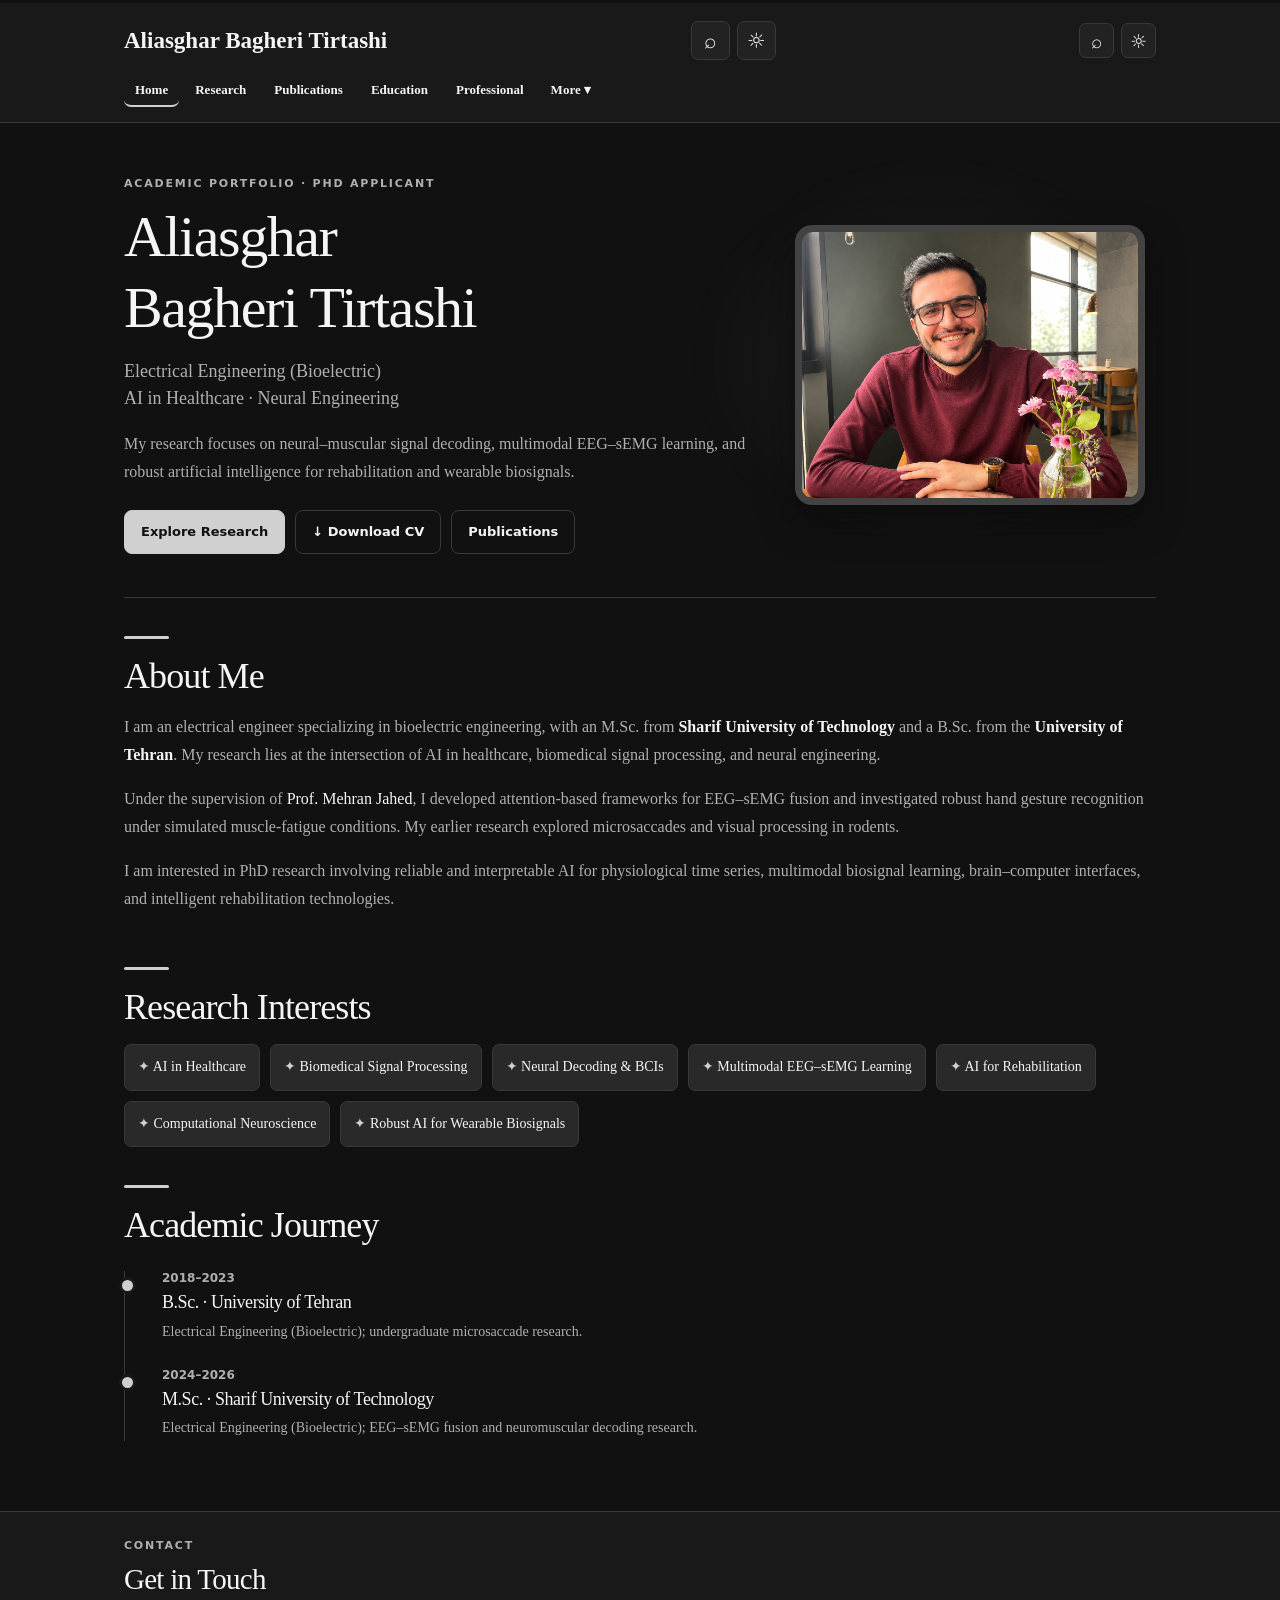
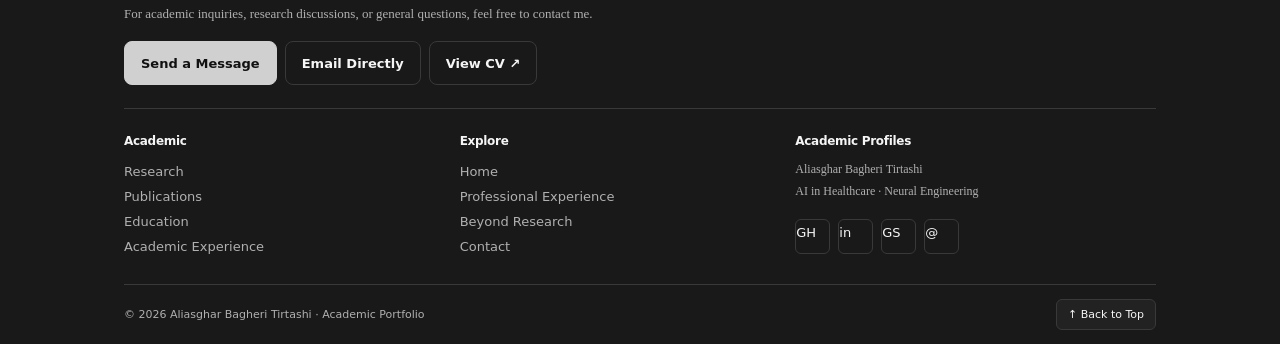
==== commit 0693435d: "Add files via upload" ====
--- a/index.html
+++ b/index.html
@@ -1,3 +1,3 @@
 <!DOCTYPE html>
 
-<html lang="en"><head><meta charset="utf-8"/><meta content="width=device-width,initial-scale=1" name="viewport"/><meta content="#111111" name="theme-color"/><meta content="Aliasghar Bagheri Tirtashi is a bioelectric engineering researcher focusing on AI in healthcare, EEG–sEMG fusion and rehabilitation." name="description"/><meta content="Home | Aliasghar Bagheri Tirtashi" property="og:title"/><meta content="Aliasghar Bagheri Tirtashi is a bioelectric engineering researcher focusing on AI in healthcare, EEG–sEMG fusion and rehabilitation." property="og:description"/><meta content="website" property="og:type"/><title>Home | Aliasghar Bagheri Tirtashi</title><link href="style.css" rel="stylesheet"/><script defer="" src="site.js"></script></head><body><div aria-hidden="true" class="reading-progress"></div><header class="site-header"><div class="shell"><div class="brandbar"><a class="brand" href="index.html"><span>Aliasghar Bagheri Tirtashi</span></a><button aria-controls="primary-nav" aria-expanded="false" class="menu-toggle" type="button">☰ Menu</button></div><nav aria-label="Main navigation" class="nav" id="primary-nav"><a aria-current="page" class="nav-link" href="index.html">Home</a><a class="nav-link" href="projects.html">Research</a><a class="nav-link" href="publications.html">Publications</a><a class="nav-link" href="education.html">Education</a><a class="nav-link" href="professional.html">Professional</a><div class="more-menu"><button aria-controls="more-dropdown" aria-expanded="false" class="more-trigger" type="button">More ▾</button><div class="more-dropdown" id="more-dropdown"><a class="nav-link" href="experience.html">Academic Experience</a><a class="nav-link" href="beyond.html">Beyond Research</a><a class="nav-link" href="contact.html">Contact</a></div></div></nav></div></header><main class="shell" id="main-content"><section class="hero"><div><div class="eyebrow">Academic portfolio · PhD applicant</div><h1>Aliasghar<br/>Bagheri Tirtashi</h1><div class="sub">Electrical Engineering (Bioelectric)<br/>AI in Healthcare · Neural Engineering</div><p>My research focuses on neural–muscular signal decoding, multimodal EEG–sEMG learning, and robust artificial intelligence for rehabilitation and wearable biosignals.</p><div class="buttons"><a class="btn primary" href="projects.html">Explore Research</a><a class="btn" download="" href="CV.pdf">↓ Download CV</a><a class="btn" href="publications.html">Publications</a></div></div><div class="photo-wrap"><img alt="Portrait of Aliasghar Bagheri Tirtashi" class="portrait" decoding="async" fetchpriority="high" height="1254" src="profile.jpg" width="1254"/></div></section><section class="section"><div class="rule"></div><h2>About Me</h2><p>I am an electrical engineer specializing in bioelectric engineering, with an M.Sc. from <strong>Sharif University of Technology</strong> and a B.Sc. from the <strong>University of Tehran</strong>. My research lies at the intersection of AI in healthcare, biomedical signal processing, and neural engineering.</p><p>Under the supervision of <a href="https://scholar.google.com/citations?user=g4iOgRsAAAAJ" rel="noopener noreferrer" target="_blank">Prof. Mehran Jahed</a>, I developed attention-based frameworks for EEG–sEMG fusion and investigated robust hand gesture recognition under simulated muscle-fatigue conditions. My earlier research explored microsaccades and visual processing in rodents.</p><p>I am interested in PhD research involving reliable and interpretable AI for physiological time series, multimodal biosignal learning, brain–computer interfaces, and intelligent rehabilitation technologies.</p></section><section class="section"><div class="rule"></div><h2>Research Interests</h2><div class="topics"><span class="topic">AI in Healthcare</span><span class="topic">Biomedical Signal Processing</span><span class="topic">Neural Decoding &amp; BCIs</span><span class="topic">Multimodal EEG–sEMG Learning</span><span class="topic">AI for Rehabilitation</span><span class="topic">Computational Neuroscience</span><span class="topic">Robust AI for Wearable Biosignals</span></div></section><section class="section"><div class="rule"></div><h2>Academic Journey</h2><div class="timeline"><div class="timeitem"><div class="timeyear">2018–2023</div><h3>B.Sc. · University of Tehran</h3><p>Electrical Engineering (Bioelectric); undergraduate microsaccade research.</p></div><div class="timeitem"><div class="timeyear">2024–2026</div><h3>M.Sc. · Sharif University of Technology</h3><p>Electrical Engineering (Bioelectric); EEG–sEMG fusion and neuromuscular decoding research.</p></div></div></section></main><footer class="footer"><div class="footer-links"><a class="platform-link" href="https://scholar.google.com/citations?user=hEYMCQ0AAAAJ&amp;hl=en" rel="noopener noreferrer" target="_blank"><span aria-hidden="true" class="platform-icon platform-icon-scholar"><svg fill="currentColor" viewbox="0 0 24 24"><path d="m12 2-11 8 11 8 11-8L12 2Zm-6 11v4c0 2.8 3.1 5 6 5s6-2.2 6-5v-4l-6 4-6-4Z"></path><path d="M21 10v8" stroke="currentColor" stroke-width="1.4"></path></svg></span>Google Scholar</a><a class="platform-link" href="https://github.com/aliasgharbagheri2079" rel="noopener noreferrer" target="_blank"><span aria-hidden="true" class="platform-icon platform-icon-github"><svg fill="currentColor" viewbox="0 0 24 24"><path d="M12 2a10 10 0 0 0-3.16 19.49c.5.09.68-.22.68-.48v-1.7c-2.78.61-3.37-1.18-3.37-1.18-.45-1.15-1.1-1.45-1.1-1.45-.9-.62.07-.61.07-.61 1 .07 1.52 1.03 1.52 1.03.88 1.51 2.31 1.08 2.87.83.09-.64.35-1.08.63-1.33-2.22-.25-4.55-1.11-4.55-4.94 0-1.09.39-1.98 1.03-2.68-.1-.25-.45-1.27.1-2.65 0 0 .84-.27 2.75 1.02A9.6 9.6 0 0 1 12 6.9c.85 0 1.71.11 2.51.34 1.91-1.29 2.75-1.02 2.75-1.02.55 1.38.2 2.4.1 2.65.64.7 1.03 1.59 1.03 2.68 0 3.84-2.34 4.69-4.57 4.94.36.31.68.93.68 1.87v2.76c0 .27.18.58.69.48A10 10 0 0 0 12 2Z"></path></svg></span>GitHub</a><a class="platform-link" href="https://www.linkedin.com/in/aliasghar-bagheri/" rel="noopener noreferrer" target="_blank"><span aria-hidden="true" class="platform-icon platform-icon-linkedin"><svg fill="currentColor" viewbox="0 0 24 24"><path d="M4.7 3A2.2 2.2 0 1 0 4.7 7.4 2.2 2.2 0 0 0 4.7 3ZM2.8 9h3.8v12H2.8V9ZM9 9h3.6v1.6h.1C13.3 9.5 14.6 8.7 16.4 8.7c3.9 0 4.6 2.5 4.6 5.7V21h-3.8v-5.9c0-1.4 0-3.2-2-3.2s-2.3 1.6-2.3 3.1V21H9V9Z"></path></svg></span>LinkedIn</a><a class="platform-link" href="mailto:aliasghar.bagheri79@sharif.edu"><span aria-hidden="true" class="platform-icon platform-icon-mail"><svg fill="none" stroke="currentColor" stroke-linecap="round" stroke-linejoin="round" stroke-width="1.8" viewbox="0 0 24 24"><rect height="14" rx="3" width="19" x="2.5" y="5"></rect><path d="m3.5 7 8.5 6 8.5-6"></path></svg></span>Email</a></div><small>© 2026 Aliasghar Bagheri Tirtashi · Academic Research Portfolio</small></footer></body></html>+<html lang="en"><head><meta charset="utf-8"/><meta content="width=device-width,initial-scale=1" name="viewport"/><meta content="#111111" name="theme-color"/><meta content="Aliasghar Bagheri Tirtashi is a bioelectric engineering researcher focusing on AI in healthcare, EEG–sEMG fusion and rehabilitation." name="description"/><meta content="Home | Aliasghar Bagheri Tirtashi" property="og:title"/><meta content="Aliasghar Bagheri Tirtashi is a bioelectric engineering researcher focusing on AI in healthcare, EEG–sEMG fusion and rehabilitation." property="og:description"/><meta content="website" property="og:type"/><title>Home | Aliasghar Bagheri Tirtashi</title><link href="style.css" rel="stylesheet"/><script defer="" src="site.js"></script><link href="https://aliasgharbagheri.com/" rel="canonical"/><meta content="dark light" name="color-scheme"/><meta content="dark light" name="color-scheme"/></head><body class="portfolio-site"><div aria-hidden="true" class="reading-progress"></div><header class="site-header"><div class="shell"><div class="brandbar"><a class="brand" href="index.html"><span>Aliasghar Bagheri Tirtashi</span></a><div class="header-controls"><button aria-controls="site-search-panel" aria-expanded="false" aria-label="Search website" class="utility-button search-toggle" title="Search the website" type="button">⌕</button><button aria-label="Switch to Soft Silver light reading mode" class="utility-button theme-toggle" title="Light reading mode" type="button">☼</button></div><div class="header-actions"><button aria-label="Search the website" class="header-tool search-trigger" title="Search all pages" type="button">⌕</button><button aria-label="Switch to Soft Silver light reading mode" class="header-tool theme-trigger" title="Toggle light reading mode" type="button">☼</button><button aria-controls="primary-nav" aria-expanded="false" class="menu-toggle" type="button">☰ Menu</button></div></div><nav aria-label="Main navigation" class="nav" id="primary-nav"><a aria-current="page" class="nav-link" href="index.html">Home</a><a class="nav-link" href="projects.html">Research</a><a class="nav-link" href="publications.html">Publications</a><a class="nav-link" href="education.html">Education</a><a class="nav-link" href="professional.html">Professional</a><div class="more-menu"><button aria-controls="more-dropdown" aria-expanded="false" class="more-trigger" type="button">More ▾</button><div class="more-dropdown" id="more-dropdown"><a class="nav-link" href="experience.html">Academic Experience</a><a class="nav-link" href="beyond.html">Beyond Research</a><a class="nav-link" href="contact.html">Contact</a></div></div></nav><div class="site-search" hidden="" id="site-search" role="search"><div class="site-search-row"><label class="sr-only" for="site-search-input">Search this academic website</label><input autocomplete="off" id="site-search-input" placeholder="Search EEG, publications, skills, Peekage…" type="search"/><button aria-label="Close search" class="search-dismiss" type="button">×</button></div><div aria-live="polite" class="site-search-results" id="site-search-results"><p>Search topics across all eight pages.</p></div></div></div><div class="site-search-panel" hidden="" id="site-search-panel"><div class="shell"><div class="search-field"><label class="sr-only" for="site-search-input">Search the website</label><input autocomplete="off" id="site-search-input" placeholder="Search EEG, cross-attention, skills, publications…" type="search"/><button aria-label="Close search" class="search-close utility-button" type="button">×</button></div><div aria-live="polite" class="site-search-results" role="region"><p>Search publications, research, skills and pages.</p></div></div></div></header><main class="shell" id="main-content"><section class="hero"><div><div class="eyebrow">Academic portfolio · PhD applicant</div><h1>Aliasghar<br/>Bagheri Tirtashi</h1><div class="sub">Electrical Engineering (Bioelectric)<br/>AI in Healthcare · Neural Engineering</div><p>My research focuses on neural–muscular signal decoding, multimodal EEG–sEMG learning, and robust artificial intelligence for rehabilitation and wearable biosignals.</p><div class="buttons"><a class="btn primary" href="projects.html">Explore Research</a><a class="btn" download="" href="CV.pdf">↓ Download CV</a><a class="btn" href="publications.html">Publications</a></div></div><div class="photo-wrap"><img alt="Portrait of Aliasghar Bagheri Tirtashi" class="portrait" decoding="async" fetchpriority="high" height="1254" src="profile.jpg" width="1254"/></div></section><section class="section"><div class="rule"></div><h2>About Me</h2><p>I am an electrical engineer specializing in bioelectric engineering, with an M.Sc. from <strong>Sharif University of Technology</strong> and a B.Sc. from the <strong>University of Tehran</strong>. My research lies at the intersection of AI in healthcare, biomedical signal processing, and neural engineering.</p><p>Under the supervision of <a href="https://scholar.google.com/citations?user=g4iOgRsAAAAJ" rel="noopener noreferrer" target="_blank">Prof. Mehran Jahed</a>, I developed attention-based frameworks for EEG–sEMG fusion and investigated robust hand gesture recognition under simulated muscle-fatigue conditions. My earlier research explored microsaccades and visual processing in rodents.</p><p>I am interested in PhD research involving reliable and interpretable AI for physiological time series, multimodal biosignal learning, brain–computer interfaces, and intelligent rehabilitation technologies.</p></section><section class="section"><div class="rule"></div><h2>Research Interests</h2><div class="topics"><span class="topic">AI in Healthcare</span><span class="topic">Biomedical Signal Processing</span><span class="topic">Neural Decoding &amp; BCIs</span><span class="topic">Multimodal EEG–sEMG Learning</span><span class="topic">AI for Rehabilitation</span><span class="topic">Computational Neuroscience</span><span class="topic">Robust AI for Wearable Biosignals</span></div></section><section class="section"><div class="rule"></div><h2>Academic Journey</h2><div class="timeline"><div class="timeitem"><div class="timeyear">2018–2023</div><h3>B.Sc. · University of Tehran</h3><p>Electrical Engineering (Bioelectric); undergraduate microsaccade research.</p></div><div class="timeitem"><div class="timeyear">2024–2026</div><h3>M.Sc. · Sharif University of Technology</h3><p>Electrical Engineering (Bioelectric); EEG–sEMG fusion and neuromuscular decoding research.</p></div></div></section></main><footer class="footer advanced-footer"><div class="shell footer-inner"><div class="footer-cta"><div><div class="eyebrow">CONTACT</div><h2>Get in Touch</h2><p>For academic inquiries, research discussions, or general questions, feel free to contact me.</p></div><div class="footer-cta-actions"><a class="btn primary" href="contact.html#contact-form">Send a Message</a><a class="btn" href="mailto:aliasghar.bagheri79@sharif.edu">Email Directly</a><a class="btn" href="CV.pdf" rel="noopener" target="_blank">View CV ↗</a></div></div><div class="footer-columns"><div><h3>Academic</h3><a href="projects.html">Research</a><a href="publications.html">Publications</a><a href="education.html">Education</a><a href="experience.html">Academic Experience</a></div><div><h3>Explore</h3><a href="index.html">Home</a><a href="professional.html">Professional Experience</a><a href="beyond.html">Beyond Research</a><a href="contact.html">Contact</a></div><div><h3>Academic Profiles</h3><p>Aliasghar Bagheri Tirtashi<br/>AI in Healthcare · Neural Engineering</p><div class="footer-social"><a aria-label="GitHub profile" href="https://github.com/aliasgharbagheri2079" rel="noopener noreferrer" target="_blank" title="GitHub">GH</a><a aria-label="LinkedIn profile" href="https://www.linkedin.com/in/aliasghar-bagheri/" rel="noopener noreferrer" target="_blank" title="LinkedIn">in</a><a aria-label="Google Scholar profile" href="https://scholar.google.com/citations?user=hEYMCQ0AAAAJ&amp;hl=en" rel="noopener noreferrer" target="_blank" title="Google Scholar">GS</a><a aria-label="Academic email" href="mailto:aliasghar.bagheri79@sharif.edu" title="Email">@</a></div></div></div><div class="footer-bottom"><small>© 2026 Aliasghar Bagheri Tirtashi · Academic Portfolio</small><button class="back-to-top" type="button">↑ Back to Top</button></div></div></footer></body></html>
--- a/style.css
+++ b/style.css
@@ -283,3 +283,109 @@
 .reflection{max-width:850px;margin-top:10px}
 .poster{aspect-ratio:5/6}
 @media(max-width:700px){.featured-favorite{padding:14px 16px}.genre-filter{gap:6px}.genre-filter button{font-size:11px;padding:7px 10px}}
+
+
+/* Advanced academic portfolio: accessible two-theme design */
+:root{--bg:#111111;--panel:#191919;--card:#222222;--border:#393939;--fg:#F5F5F5;--muted:#B0B0B0;--ochre:#D0D0D0;--soft:#D0D0D0;--control-bg:#222222;--control-text:#F5F5F5;--button-text:#111111;color-scheme:dark}
+html[data-theme="light"]{--bg:#F2F3F4;--panel:#E9EBED;--card:#FFFFFF;--border:#D7DBDE;--fg:#272B2E;--muted:#61676D;--ochre:#41474B;--soft:#61676D;--control-bg:#FFFFFF;--control-text:#272B2E;--button-text:#FFFFFF;color-scheme:light}
+html,body{background:var(--bg)!important;color:var(--fg)!important}
+body,header,footer{transition:background-color .18s,color .18s,border-color .18s}
+/* Critical: headings were hard-coded near-white in previous preview. */
+html[data-theme="light"] :is(h1,h2,h3,h4,h5,h6), html[data-theme="light"] :is(.head h1,.head h2,.card h2,.card h3,.timeitem h3,.pub h3,.artist h3,.professional-body h2,.contact-card-head h3,.featured-favorite h2,.footer-cta h2),html[data-theme="light"] strong:not(.rating-score):not(.publication-metric strong):not(.company-wordmark),html[data-theme="light"] .brand{color:var(--fg)!important}
+html[data-theme="light"] :is(p,li,.head p,.artist p,.timeyear,.professional-dates,.footer-field,.form-hint){color:var(--muted)!important}
+html[data-theme="light"] :is(.eyebrow,.tag,.sub,.professional-dates,.timeyear,.publication-metric strong){color:var(--fg)!important}
+html[data-theme="light"] a{color:#41474B}html[data-theme="light"] a:hover{color:#1B1D1F}
+html[data-theme="light"] .site-header,html[data-theme="light"] .footer{background:var(--panel)!important;border-color:var(--border)!important}
+html[data-theme="light"] .nav :is(a,.more-trigger){color:var(--fg)!important;background:transparent!important}
+html[data-theme="light"] .nav :is(a,.more-trigger):hover{background:#DDE0E2!important;color:var(--fg)!important}
+html[data-theme="light"] .nav a[aria-current=page]{border-color:var(--ochre)!important;color:var(--fg)!important}
+html[data-theme="light"] .more-dropdown{background:#FFFFFF!important;border-color:var(--border)!important}
+html[data-theme="light"] .card,html[data-theme="light"] .media-card,html[data-theme="light"] .artist,html[data-theme="light"] .contact-card,html[data-theme="light"] .contact-form,html[data-theme="light"] .featured-favorite{background:#FFFFFF!important;border-color:var(--border)!important;box-shadow:none!important}
+html[data-theme="light"] .publication-metric,html[data-theme="light"] .professional-details p,html[data-theme="light"] details p,html[data-theme="light"] .work-tag,html[data-theme="light"] .topic,html[data-theme="light"] .chip,html[data-theme="light"] .work-arrangement,html[data-theme="light"] .genre-filter button,html[data-theme="light"] .gallery-tab,html[data-theme="light"] .feature-choice{background:#F6F7F8!important;color:var(--fg)!important;border-color:var(--border)!important}
+html[data-theme="light"] .publication-metric span,html[data-theme="light"] .publication-highlight-list,html[data-theme="light"] .rating-label{color:var(--muted)!important}
+html[data-theme="light"] .btn,html[data-theme="light"] .external-media-link{background:#FFFFFF!important;color:#272B2E!important;border-color:#C2C6C9!important}
+html[data-theme="light"] .btn.primary,html[data-theme="light"] .btn-primary{background:#41474B!important;border-color:#41474B!important;color:#FFFFFF!important}
+html[data-theme="light"] .gallery-tab[aria-selected=true],html[data-theme="light"] .genre-filter button[aria-pressed=true],html[data-theme="light"] .feature-choice.active{background:#41474B!important;color:#FFFFFF!important}
+html[data-theme="light"] .form-field label{color:#272B2E!important}
+html[data-theme="light"] .form-field :is(input,textarea,select){color:#272B2E!important;background:#FFFFFF!important;border-color:#C5C9CB!important;color-scheme:light}
+html[data-theme="light"] .form-field :is(input,textarea)::placeholder{color:#697075!important}
+html[data-theme="light"] .form-status.success{background:#E9F0EA;color:#273A2D;border-color:#9AB0A0}
+html[data-theme="light"] .form-status.error{background:#F7ECEC;color:#6C2828;border-color:#DAA8A8}
+html[data-theme="light"] .professional-logo{background:#FFFFFF!important;border-color:var(--border)!important}
+html[data-theme="light"] .portrait{border-color:#D2D5D6!important;box-shadow:0 12px 26px #00000016!important}
+html[data-theme="light"] .hero:before{background:none!important}
+html[data-theme="light"] .footer-links a,html[data-theme="light"] .platform-icon{color:var(--fg)!important}
+.header-controls{display:flex;align-items:center;gap:7px}.header-controls .menu-toggle{margin-left:3px}
+.utility-button{background:var(--control-bg);color:var(--control-text);border:1px solid var(--border);width:39px;height:39px;display:inline-flex;align-items:center;justify-content:center;border-radius:7px;font:21px system-ui,sans-serif}
+.utility-button:hover{filter:brightness(.88)}
+.sr-only{position:absolute;width:1px;height:1px;padding:0;margin:-1px;overflow:hidden;clip:rect(0,0,0,0);white-space:nowrap;border:0}
+.site-search-panel{background:var(--panel);border-bottom:1px solid var(--border);position:absolute;top:100%;left:0;right:0;box-shadow:0 16px 30px #0002;z-index:50;padding:16px 0}
+.site-search-panel[hidden]{display:none!important}.search-field{display:flex;gap:9px}.search-field input{flex:1;min-width:0;color:var(--fg);background:var(--card);border:1px solid var(--border);border-radius:7px;padding:11px;font:14px system-ui,sans-serif}
+.site-search-results{max-height:250px;overflow:auto;margin-top:11px;display:grid;gap:5px}.site-search-results a{display:block;padding:10px;border:1px solid var(--border);border-radius:6px;background:var(--card);color:var(--fg)!important;font:13px system-ui,sans-serif}.site-search-results p{font:13px system-ui,sans-serif}
+.page-toc{display:flex;gap:8px;align-items:center;flex-wrap:wrap;margin:20px 0 15px;padding:13px;background:var(--card);border:1px solid var(--border);border-radius:8px}.page-toc span{font:700 11px system-ui,sans-serif;color:var(--muted);margin-right:4px}.page-toc a{font:12px system-ui,sans-serif;color:var(--fg)!important;text-decoration:none;border:1px solid var(--border);background:var(--bg);padding:7px 10px;border-radius:6px}.page-toc a:hover{background:var(--panel)}
+main :is(article[id],section[id]){scroll-margin-top:145px}
+.publication-metrics{grid-template-columns:repeat(3,minmax(0,1fr))}
+.publication-metric{background:var(--bg)!important;border-color:var(--border)!important}
+.publication-metric strong{color:var(--fg)!important;font-weight:400}
+.publication-metric span{color:var(--muted)!important}
+.publication-tabs{display:flex;gap:6px;flex-wrap:wrap;margin:17px 0 10px}.publication-tabs button{border:1px solid var(--border);background:var(--bg);color:var(--fg);padding:9px 12px;border-radius:6px;font:12px system-ui,sans-serif}.publication-tabs button[aria-selected=true]{background:var(--ochre);color:var(--button-text);border-color:var(--ochre)}
+.publication-tab-panel{background:var(--bg);border:1px solid var(--border);border-radius:7px;padding:16px;font:14px/1.75 system-ui,sans-serif;color:var(--muted);min-height:95px}.publication-tab-panel strong{color:var(--fg)!important}
+.research-architecture{border:1px solid var(--border);border-radius:9px;padding:17px;background:var(--card);margin-top:21px}.research-architecture h4{margin:0 0 6px;color:var(--fg);font:400 22px Georgia,serif}.diagram-hint{font:12px system-ui,sans-serif;color:var(--muted)}.diagram-two{display:grid;grid-template-columns:1fr 1fr;gap:10px}
+.architecture-step{display:block;width:100%;background:var(--bg);border:1px solid var(--border);border-radius:6px;color:var(--fg);padding:12px;text-align:center;font:700 13px system-ui,sans-serif}.architecture-step small{display:block;margin-top:4px;color:var(--muted);font:11px/1.4 system-ui,sans-serif}.architecture-step:hover,.architecture-step[aria-pressed=true]{border-color:var(--fg);background:var(--panel)}.diagram-arrow{text-align:center;color:var(--muted);line-height:26px}.architecture-description{background:var(--bg);border-left:3px solid var(--ochre);padding:13px;margin-top:13px;color:var(--muted);font:12px/1.7 system-ui,sans-serif}
+.advanced-footer{padding:0!important;text-align:left!important;background:var(--panel)!important;color:var(--fg)}.footer-cta{padding:30px 0 23px;border-bottom:1px solid var(--border)}.footer-cta h2{color:var(--fg)!important;margin:8px 0;font-size:29px}.footer-cta p{max-width:650px;font-size:14px}.footer-cta .buttons{margin:15px 0 0}.footer-columns{display:grid;grid-template-columns:1fr 1fr 1.2fr;gap:20px;padding:26px 0}.footer-columns h3{font:700 13px system-ui,sans-serif;color:var(--fg);margin-bottom:13px}.footer-columns a:not(.footer-socials a){display:block;color:var(--muted);font:13px system-ui,sans-serif;padding:5px 0}.footer-columns a:hover{color:var(--fg)!important}.footer-identity{color:var(--fg)!important;font:14px Georgia,serif}.footer-field{font:12px system-ui,sans-serif}.footer-socials{display:flex;gap:7px;flex-wrap:wrap}.footer-socials a{width:36px;height:36px;display:grid;place-items:center;border:1px solid var(--border);border-radius:6px;color:var(--fg);font:700 12px system-ui,sans-serif;text-decoration:none!important}.footer-bottom{border-top:1px solid var(--border);padding:16px 0;display:flex;justify-content:space-between;align-items:center;gap:15px}.footer-bottom small{font:12px system-ui,sans-serif;color:var(--muted)}.back-to-top{border:1px solid var(--border);background:var(--card);color:var(--fg);padding:9px 11px;border-radius:6px;font:12px system-ui,sans-serif}
+@media(max-width:700px){.header-controls .menu-toggle{display:inline-flex!important}.utility-button{width:36px;height:36px}.site-header .brand{font-size:16px}.publication-metrics{grid-template-columns:repeat(2, minmax(0,1fr))}.footer-columns{grid-template-columns:1fr 1fr}.footer-columns>div:last-child{grid-column:1/-1}.footer-cta{padding-top:26px}.footer-columns a:not(.footer-socials a){font-size:12px}}
+@media(max-width:420px){.footer-columns{grid-template-columns:1fr}.footer-columns>div:last-child{grid-column:auto}.publication-metrics{grid-template-columns:1fr}.header-controls{gap:4px}.utility-button{width:33px;height:33px}}
+@media(prefers-reduced-motion:reduce){html{scroll-behavior:auto!important}*,*::before,*::after{animation:none!important;transition:none!important}}
+
+
+/* Advanced 2026 dual-theme system. Overrides older hard-coded colors. */
+:root{color-scheme:dark;--bg:#111111;--panel:#191919;--card:#222222;--border:#393939;--fg:#F5F5F5;--muted:#B0B0B0;--ochre:#D0D0D0;--soft:#D0D0D0;--btntext:#111111;--raised:#292929;--shadow:rgba(0,0,0,.28)}
+html[data-theme="light"]{color-scheme:light;--bg:#F2F3F4;--panel:#E9EBED;--card:#FFFFFF;--border:#D7DBDE;--fg:#272B2E;--muted:#61676D;--ochre:#41474B;--soft:#41474B;--btntext:#FFFFFF;--raised:#F6F7F8;--shadow:rgba(20,26,32,.09)}
+html,html body{background:var(--bg)!important;color:var(--fg)!important}
+body,h1,h2,h3,h4,h5,h6,.brand,.head h1,.head h2,.card h2,.card h3,.timeline h3,.timeitem h3,.professional-body h2,.artist h3,.featured-favorite h2,.publication-highlight-list strong,.publication-metric strong,.contact-card h3{color:var(--fg)!important}
+body p,body li,.head p,.artist p,.media-info small,.sub,.timeyear,.publication-metric span,.professional-description,.publication-highlight-list,.professional-note,.form-hint,.pub-intro,.tag,.eyebrow{color:var(--muted)!important}
+body strong,body b,.publication-highlight-list strong{color:var(--fg)!important}
+a,.links a,.external-media-link{color:var(--fg)!important}
+a:hover{color:var(--fg)!important}
+.site-header,.footer{background:var(--panel)!important;border-color:var(--border)!important}
+.nav .nav-link,.nav a,.nav .more-trigger{color:var(--fg)!important}
+.nav a[aria-current=page]{color:var(--fg)!important;border-color:var(--ochre)!important}
+.nav a:hover,.nav .more-trigger:hover{background:var(--raised)!important;color:var(--fg)!important}
+.nav .more-dropdown{background:var(--card)!important;border-color:var(--border)!important;box-shadow:0 12px 25px var(--shadow)}
+.nav .more-dropdown a[aria-current=page]{background:var(--raised)!important;color:var(--fg)!important}
+.card,.media-card,.artist,.featured-favorite,.contact-form,.professional-entry,.publication-metric,.architecture-demo,.paper-tab-content{background:var(--card)!important;border-color:var(--border)!important;box-shadow:none!important}
+.card.pub,.pub{border-left-color:var(--ochre)!important}
+.publication-metric{background:var(--raised)!important}
+.publication-metric strong{color:var(--fg)!important}
+.topic,.chip,.work-tag,.work-arrangement,.rating-score,.feature-choice,.genre-filter button,.gallery-tab{background:var(--raised)!important;color:var(--fg)!important;border-color:var(--border)!important}
+.genre-filter button[aria-pressed=true],.gallery-tab[aria-selected=true],.feature-choice.active{background:var(--ochre)!important;color:var(--btntext)!important;border-color:var(--ochre)!important}
+.btn{background:transparent!important;color:var(--fg)!important;border-color:var(--border)!important}
+.btn.primary,.btn-primary{background:var(--ochre)!important;color:var(--btntext)!important;border-color:var(--ochre)!important}
+.btn.primary:hover,.btn-primary:hover{filter:brightness(.9)}
+.poster,.media-card:nth-child(3n+2) .poster,.media-card:nth-child(3n) .poster{background:linear-gradient(135deg,#505050,#242424)!important}
+.media-info,.artist,.contact-card,.featured-favorite{color:var(--fg)!important}
+.external-media-link,.feature-choice{color:var(--fg)!important;background:var(--raised)!important;border-color:var(--border)!important}
+.imdb-mark{background:var(--ochre)!important;color:var(--btntext)!important}
+.professional-logo{background:#EEE!important;border-color:var(--border)!important}
+.professional-details p,details p,.publication-detail-content,.publication-highlight-list{color:var(--muted)!important;background:transparent!important}
+.professional-details p{background:var(--raised)!important;border-color:var(--ochre)!important}
+.rule{background:var(--ochre)!important}.timeline{border-color:var(--border)!important}
+.timeitem:before{background:var(--ochre)!important;border-color:var(--panel)!important}
+.form-field input,.form-field textarea,.form-field select,.contact-form input,.contact-form textarea,.contact-form select{background:var(--raised)!important;color:var(--fg)!important;border-color:var(--border)!important}
+.form-field label,.contact-form label{color:var(--fg)!important}
+.contact-form-section{scroll-margin-top:20px}
+.reading-progress{background:var(--ochre)!important}
+/* fixed bright text in light mode: explicit targets for nested components */
+html[data-theme="light"] .head h1,html[data-theme="light"] .head h2,html[data-theme="light"] .head h3,html[data-theme="light"] .card h3,html[data-theme="light"] .pub h3,html[data-theme="light"] .section h2,html[data-theme="light"] .section h3,html[data-theme="light"] .timeitem h3,html[data-theme="light"] .footer h2,html[data-theme="light"] .footer h3{color:#272B2E!important}
+html[data-theme="light"] .publication-metric strong,html[data-theme="light"] .eyebrow,html[data-theme="light"] .tag,html[data-theme="light"] .timeyear{color:#41474B!important}
+/* header actions and compact site search */
+.header-actions{display:flex;align-items:center;gap:7px}.header-tool{width:35px;height:35px;border:1px solid var(--border);border-radius:7px;color:var(--fg);background:var(--card);font:19px system-ui,sans-serif;display:grid;place-items:center}.header-tool:hover{background:var(--raised)}
+.site-header .menu-toggle{margin:0}.site-search[hidden]{display:none!important}.site-search{padding:12px 0 18px;background:var(--panel)}.site-search-row{display:flex;gap:8px;align-items:center}.site-search-row input{width:100%;padding:11px 13px;border:1px solid var(--border);border-radius:7px;background:var(--card);color:var(--fg);font:13px system-ui,sans-serif}.search-dismiss{background:var(--card);border:1px solid var(--border);border-radius:7px;padding:8px 13px;color:var(--fg)}.site-search-results{max-height:225px;overflow-y:auto;margin-top:8px;display:grid;gap:5px}.site-search-results a{display:block;text-decoration:none;padding:9px 11px;border:1px solid var(--border);border-radius:6px;background:var(--card);font:12px system-ui,sans-serif}.site-search-results a:hover{background:var(--raised)}.site-search-results p{font-size:12px;margin:8px 0}.sr-only{position:absolute;width:1px;height:1px;overflow:hidden;clip:rect(0,0,0,0);white-space:nowrap}
+.section-toc{display:flex;gap:8px;align-items:center;flex-wrap:wrap;margin:16px 0 12px;padding:10px;border:1px solid var(--border);border-radius:8px;background:var(--card)}.section-toc span{font:700 10px system-ui,sans-serif;color:var(--muted);margin-right:3px}.section-toc a{font:11px system-ui,sans-serif;text-decoration:none;background:var(--raised);border:1px solid var(--border);border-radius:5px;padding:6px 10px}.section-toc a:hover{border-color:var(--ochre)}
+.architecture-demo{margin:18px 0;padding:17px;border:1px solid var(--border);border-radius:8px}.architecture-demo h4{font:400 19px Georgia,serif;margin:0 0 13px}.arch-steps{display:flex;flex-wrap:wrap;gap:8px}.arch-step{border:1px solid var(--border);background:var(--raised);color:var(--fg);border-radius:6px;padding:9px 12px;font:12px system-ui,sans-serif}.arch-step:hover,.arch-step.active{border-color:var(--ochre);box-shadow:inset 0 0 0 1px var(--ochre)}.arch-info{background:var(--raised);border-left:2px solid var(--ochre);padding:12px;margin:12px 0 0!important;font:12px/1.65 system-ui,sans-serif}
+.paper-tabs{display:flex;flex-wrap:wrap;gap:6px;margin:15px 0 10px}.paper-tab{background:var(--raised);color:var(--fg);border:1px solid var(--border);padding:8px 11px;border-radius:6px;font:11px system-ui,sans-serif}.paper-tab.selected{background:var(--ochre);color:var(--btntext)}.paper-tab-content{background:var(--raised)!important;padding:14px;border:1px solid var(--border);border-radius:6px;font:13px/1.7 system-ui,sans-serif;color:var(--fg)}
+/* Common footer on all eight pages */
+.footer{padding:0!important;text-align:left!important}.footer-inner{padding-top:0}.footer-cta{padding:27px 0 23px;border-bottom:1px solid var(--border)}.footer-cta h2{color:var(--fg)!important;font:400 29px Georgia,serif;margin:5px 0 7px}.footer-cta p{font-size:13px;max-width:680px}.footer-cta-actions{display:flex;flex-wrap:wrap;gap:8px}.footer-columns{display:grid;grid-template-columns:1fr 1fr 1.15fr;gap:22px;padding:25px 0}.footer-columns h3{font:700 12px system-ui,sans-serif;margin:0 0 11px;color:var(--fg)!important}.footer-columns a{display:block;text-decoration:none;color:var(--muted)!important;font:12px/1.7 system-ui,sans-serif;padding:3px 0}.footer-columns a:hover{color:var(--fg)!important;text-decoration:underline}.footer-columns p{font-size:12px;line-height:1.8}.footer-social{display:flex;gap:8px;margin-top:12px}.footer-social a{height:35px;width:35px;display:grid;place-items:center;border:1px solid var(--border);border-radius:6px;color:var(--fg)!important;font-weight:700;padding:0}.footer-bottom{display:flex;align-items:center;justify-content:space-between;gap:10px;border-top:1px solid var(--border);padding:14px 0}.footer-bottom small{color:var(--muted);font:11px system-ui,sans-serif}.back-to-top{border:1px solid var(--border);border-radius:6px;background:var(--card);color:var(--fg);padding:8px 11px;font:11px system-ui,sans-serif}
+@media(max-width:700px){.brandbar{gap:8px}.brand{font-size:15px}.footer-columns{grid-template-columns:1fr 1fr;gap:20px}.footer-columns>div:last-child{grid-column:1/-1}.section-toc{gap:5px}.publication-metrics{grid-template-columns:repeat(2,minmax(0,1fr))}.header-tool{width:34px;height:34px}}
+@media(max-width:480px){.footer-columns{grid-template-columns:1fr}.footer-columns>div:last-child{grid-column:auto}.publication-metrics{grid-template-columns:1fr}.footer-bottom{align-items:start;flex-direction:column}.header-actions{gap:4px}.brand{font-size:14px}}
+@media(prefers-reduced-motion:reduce){html{scroll-behavior:auto!important}*,*::before,*::after{animation-duration:.001ms!important;transition-duration:.001ms!important}}
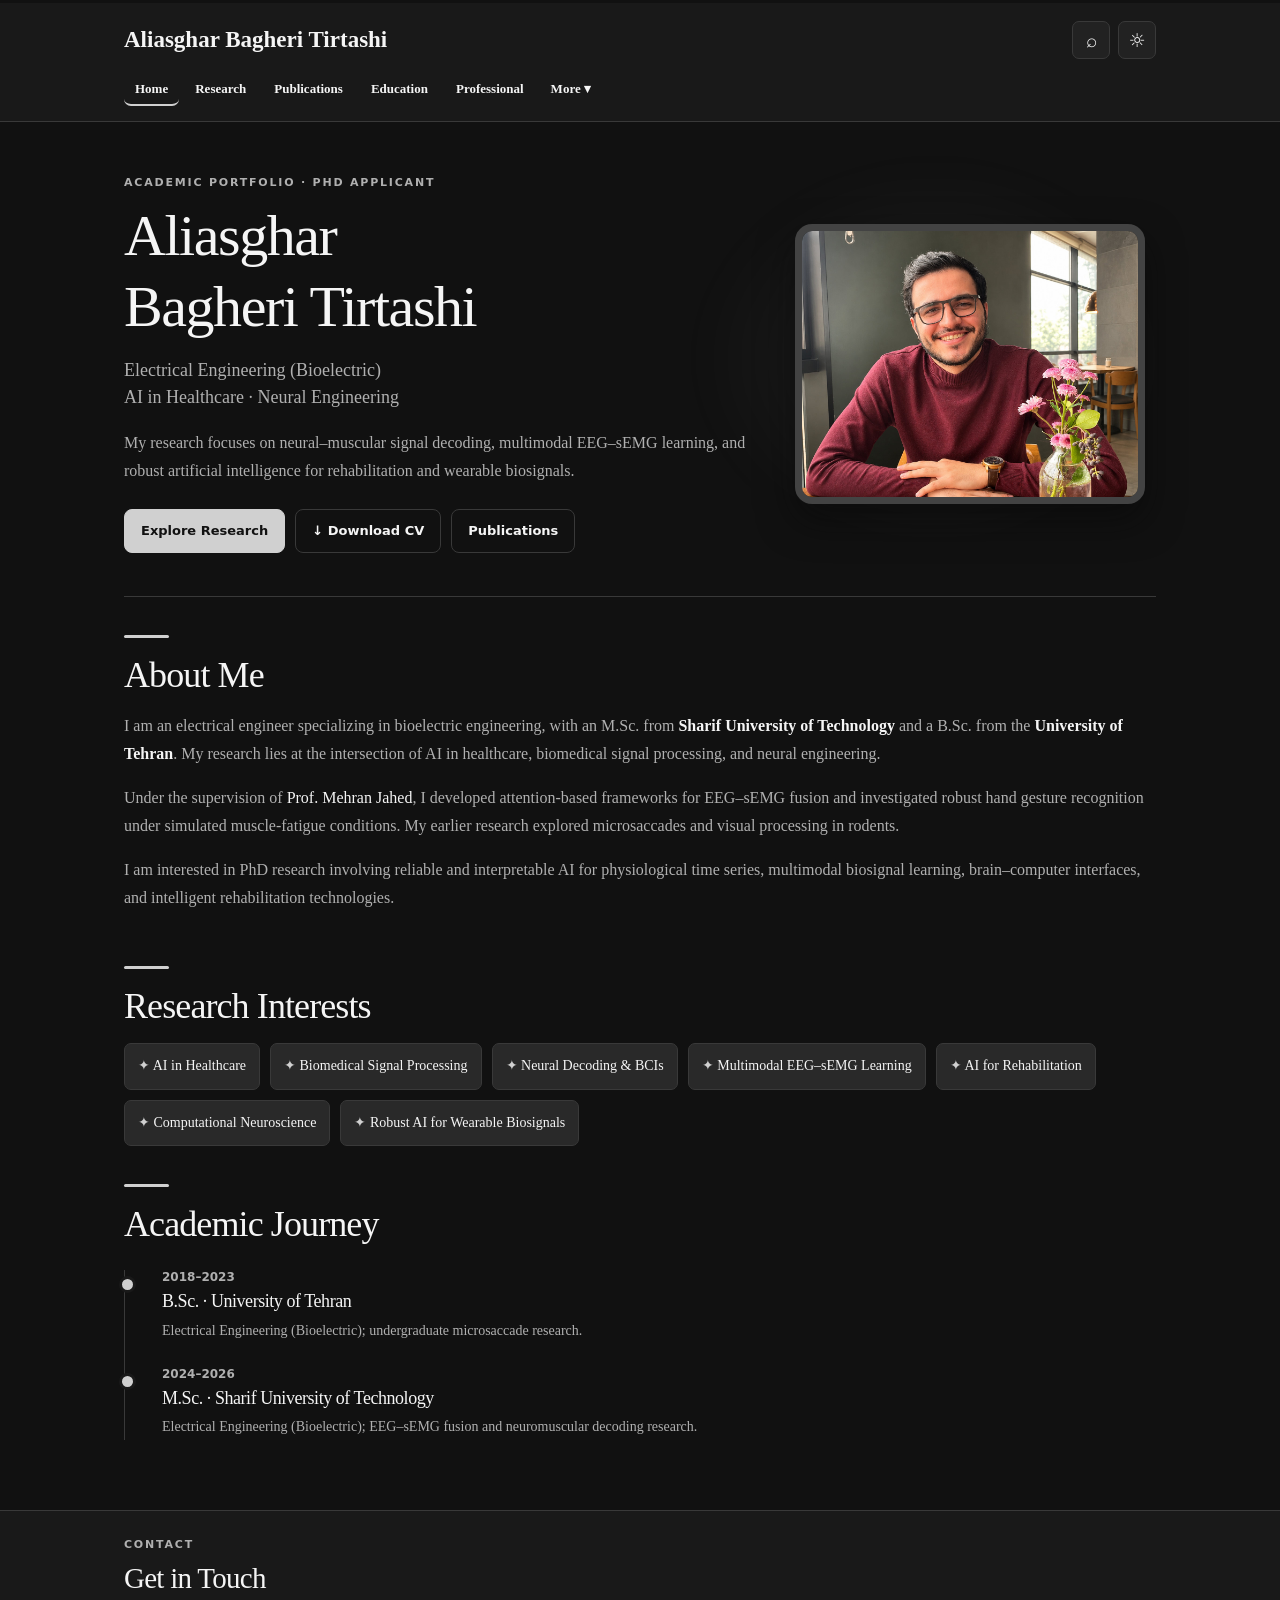
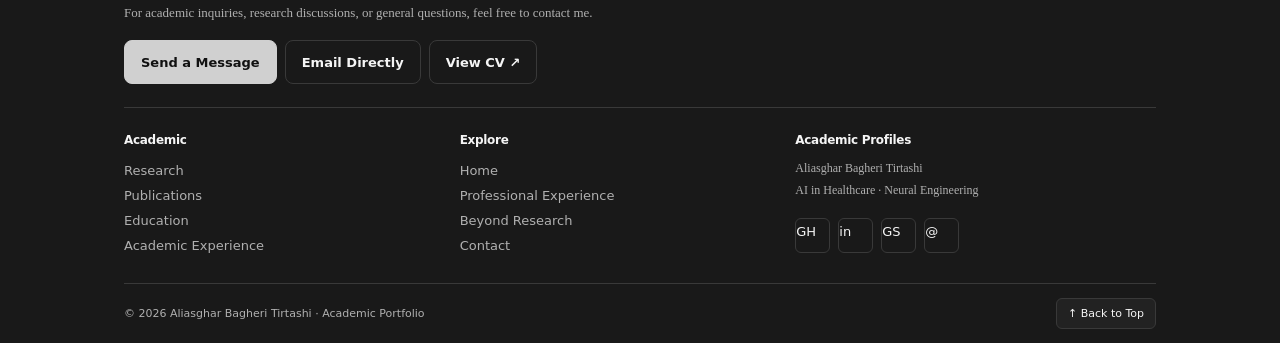
==== commit 52196b9a: "Add files via upload" ====
--- a/index.html
+++ b/index.html
@@ -1,3 +1,3 @@
 <!DOCTYPE html>
 
-<html lang="en"><head><meta charset="utf-8"/><meta content="width=device-width,initial-scale=1" name="viewport"/><meta content="#111111" name="theme-color"/><meta content="Aliasghar Bagheri Tirtashi is a bioelectric engineering researcher focusing on AI in healthcare, EEG–sEMG fusion and rehabilitation." name="description"/><meta content="Home | Aliasghar Bagheri Tirtashi" property="og:title"/><meta content="Aliasghar Bagheri Tirtashi is a bioelectric engineering researcher focusing on AI in healthcare, EEG–sEMG fusion and rehabilitation." property="og:description"/><meta content="website" property="og:type"/><title>Home | Aliasghar Bagheri Tirtashi</title><link href="style.css" rel="stylesheet"/><script defer="" src="site.js"></script><link href="https://aliasgharbagheri.com/" rel="canonical"/><meta content="dark light" name="color-scheme"/><meta content="dark light" name="color-scheme"/></head><body class="portfolio-site"><div aria-hidden="true" class="reading-progress"></div><header class="site-header"><div class="shell"><div class="brandbar"><a class="brand" href="index.html"><span>Aliasghar Bagheri Tirtashi</span></a><div class="header-controls"><button aria-controls="site-search-panel" aria-expanded="false" aria-label="Search website" class="utility-button search-toggle" title="Search the website" type="button">⌕</button><button aria-label="Switch to Soft Silver light reading mode" class="utility-button theme-toggle" title="Light reading mode" type="button">☼</button></div><div class="header-actions"><button aria-label="Search the website" class="header-tool search-trigger" title="Search all pages" type="button">⌕</button><button aria-label="Switch to Soft Silver light reading mode" class="header-tool theme-trigger" title="Toggle light reading mode" type="button">☼</button><button aria-controls="primary-nav" aria-expanded="false" class="menu-toggle" type="button">☰ Menu</button></div></div><nav aria-label="Main navigation" class="nav" id="primary-nav"><a aria-current="page" class="nav-link" href="index.html">Home</a><a class="nav-link" href="projects.html">Research</a><a class="nav-link" href="publications.html">Publications</a><a class="nav-link" href="education.html">Education</a><a class="nav-link" href="professional.html">Professional</a><div class="more-menu"><button aria-controls="more-dropdown" aria-expanded="false" class="more-trigger" type="button">More ▾</button><div class="more-dropdown" id="more-dropdown"><a class="nav-link" href="experience.html">Academic Experience</a><a class="nav-link" href="beyond.html">Beyond Research</a><a class="nav-link" href="contact.html">Contact</a></div></div></nav><div class="site-search" hidden="" id="site-search" role="search"><div class="site-search-row"><label class="sr-only" for="site-search-input">Search this academic website</label><input autocomplete="off" id="site-search-input" placeholder="Search EEG, publications, skills, Peekage…" type="search"/><button aria-label="Close search" class="search-dismiss" type="button">×</button></div><div aria-live="polite" class="site-search-results" id="site-search-results"><p>Search topics across all eight pages.</p></div></div></div><div class="site-search-panel" hidden="" id="site-search-panel"><div class="shell"><div class="search-field"><label class="sr-only" for="site-search-input">Search the website</label><input autocomplete="off" id="site-search-input" placeholder="Search EEG, cross-attention, skills, publications…" type="search"/><button aria-label="Close search" class="search-close utility-button" type="button">×</button></div><div aria-live="polite" class="site-search-results" role="region"><p>Search publications, research, skills and pages.</p></div></div></div></header><main class="shell" id="main-content"><section class="hero"><div><div class="eyebrow">Academic portfolio · PhD applicant</div><h1>Aliasghar<br/>Bagheri Tirtashi</h1><div class="sub">Electrical Engineering (Bioelectric)<br/>AI in Healthcare · Neural Engineering</div><p>My research focuses on neural–muscular signal decoding, multimodal EEG–sEMG learning, and robust artificial intelligence for rehabilitation and wearable biosignals.</p><div class="buttons"><a class="btn primary" href="projects.html">Explore Research</a><a class="btn" download="" href="CV.pdf">↓ Download CV</a><a class="btn" href="publications.html">Publications</a></div></div><div class="photo-wrap"><img alt="Portrait of Aliasghar Bagheri Tirtashi" class="portrait" decoding="async" fetchpriority="high" height="1254" src="profile.jpg" width="1254"/></div></section><section class="section"><div class="rule"></div><h2>About Me</h2><p>I am an electrical engineer specializing in bioelectric engineering, with an M.Sc. from <strong>Sharif University of Technology</strong> and a B.Sc. from the <strong>University of Tehran</strong>. My research lies at the intersection of AI in healthcare, biomedical signal processing, and neural engineering.</p><p>Under the supervision of <a href="https://scholar.google.com/citations?user=g4iOgRsAAAAJ" rel="noopener noreferrer" target="_blank">Prof. Mehran Jahed</a>, I developed attention-based frameworks for EEG–sEMG fusion and investigated robust hand gesture recognition under simulated muscle-fatigue conditions. My earlier research explored microsaccades and visual processing in rodents.</p><p>I am interested in PhD research involving reliable and interpretable AI for physiological time series, multimodal biosignal learning, brain–computer interfaces, and intelligent rehabilitation technologies.</p></section><section class="section"><div class="rule"></div><h2>Research Interests</h2><div class="topics"><span class="topic">AI in Healthcare</span><span class="topic">Biomedical Signal Processing</span><span class="topic">Neural Decoding &amp; BCIs</span><span class="topic">Multimodal EEG–sEMG Learning</span><span class="topic">AI for Rehabilitation</span><span class="topic">Computational Neuroscience</span><span class="topic">Robust AI for Wearable Biosignals</span></div></section><section class="section"><div class="rule"></div><h2>Academic Journey</h2><div class="timeline"><div class="timeitem"><div class="timeyear">2018–2023</div><h3>B.Sc. · University of Tehran</h3><p>Electrical Engineering (Bioelectric); undergraduate microsaccade research.</p></div><div class="timeitem"><div class="timeyear">2024–2026</div><h3>M.Sc. · Sharif University of Technology</h3><p>Electrical Engineering (Bioelectric); EEG–sEMG fusion and neuromuscular decoding research.</p></div></div></section></main><footer class="footer advanced-footer"><div class="shell footer-inner"><div class="footer-cta"><div><div class="eyebrow">CONTACT</div><h2>Get in Touch</h2><p>For academic inquiries, research discussions, or general questions, feel free to contact me.</p></div><div class="footer-cta-actions"><a class="btn primary" href="contact.html#contact-form">Send a Message</a><a class="btn" href="mailto:aliasghar.bagheri79@sharif.edu">Email Directly</a><a class="btn" href="CV.pdf" rel="noopener" target="_blank">View CV ↗</a></div></div><div class="footer-columns"><div><h3>Academic</h3><a href="projects.html">Research</a><a href="publications.html">Publications</a><a href="education.html">Education</a><a href="experience.html">Academic Experience</a></div><div><h3>Explore</h3><a href="index.html">Home</a><a href="professional.html">Professional Experience</a><a href="beyond.html">Beyond Research</a><a href="contact.html">Contact</a></div><div><h3>Academic Profiles</h3><p>Aliasghar Bagheri Tirtashi<br/>AI in Healthcare · Neural Engineering</p><div class="footer-social"><a aria-label="GitHub profile" href="https://github.com/aliasgharbagheri2079" rel="noopener noreferrer" target="_blank" title="GitHub">GH</a><a aria-label="LinkedIn profile" href="https://www.linkedin.com/in/aliasghar-bagheri/" rel="noopener noreferrer" target="_blank" title="LinkedIn">in</a><a aria-label="Google Scholar profile" href="https://scholar.google.com/citations?user=hEYMCQ0AAAAJ&amp;hl=en" rel="noopener noreferrer" target="_blank" title="Google Scholar">GS</a><a aria-label="Academic email" href="mailto:aliasghar.bagheri79@sharif.edu" title="Email">@</a></div></div></div><div class="footer-bottom"><small>© 2026 Aliasghar Bagheri Tirtashi · Academic Portfolio</small><button class="back-to-top" type="button">↑ Back to Top</button></div></div></footer></body></html>+<html lang="en"><head><meta charset="utf-8"/><meta content="width=device-width,initial-scale=1" name="viewport"/><meta content="#111111" name="theme-color"/><meta content="Aliasghar Bagheri Tirtashi is a bioelectric engineering researcher focusing on AI in healthcare, EEG–sEMG fusion and rehabilitation." name="description"/><meta content="Home | Aliasghar Bagheri Tirtashi" property="og:title"/><meta content="Aliasghar Bagheri Tirtashi is a bioelectric engineering researcher focusing on AI in healthcare, EEG–sEMG fusion and rehabilitation." property="og:description"/><meta content="website" property="og:type"/><title>Home | Aliasghar Bagheri Tirtashi</title><link href="style.css" rel="stylesheet"/><script defer="" src="site.js"></script><link href="https://aliasgharbagheri.com/" rel="canonical"/><meta content="dark light" name="color-scheme"/></head><body class="portfolio-site"><div aria-hidden="true" class="reading-progress"></div><header class="site-header"><div class="shell"><div class="brandbar"><a class="brand" href="index.html"><span>Aliasghar Bagheri Tirtashi</span></a><div class="header-actions"><button aria-label="Search the website" class="header-tool search-trigger" title="Search all pages" type="button">⌕</button><button aria-label="Switch to Soft Silver light reading mode" class="header-tool theme-trigger" title="Toggle light reading mode" type="button">☼</button><button aria-controls="primary-nav" aria-expanded="false" class="menu-toggle" type="button">☰ Menu</button></div></div><nav aria-label="Main navigation" class="nav" id="primary-nav"><a aria-current="page" class="nav-link" href="index.html">Home</a><a class="nav-link" href="projects.html">Research</a><a class="nav-link" href="publications.html">Publications</a><a class="nav-link" href="education.html">Education</a><a class="nav-link" href="professional.html">Professional</a><div class="more-menu"><button aria-controls="more-dropdown" aria-expanded="false" class="more-trigger" type="button">More ▾</button><div class="more-dropdown" id="more-dropdown"><a class="nav-link" href="experience.html">Academic Experience</a><a class="nav-link" href="beyond.html">Beyond Research</a><a class="nav-link" href="contact.html">Contact</a></div></div></nav><div class="site-search" hidden="" id="site-search" role="search"><div class="site-search-row"><label class="sr-only" for="site-search-input">Search this academic website</label><input autocomplete="off" id="site-search-input" placeholder="Search EEG, publications, skills, Peekage…" type="search"/><button aria-label="Close search" class="search-dismiss" type="button">×</button></div><div aria-live="polite" class="site-search-results" id="site-search-results"><p>Search topics across all eight pages.</p></div></div></div></header><main class="shell" id="main-content"><section class="hero"><div><div class="eyebrow">Academic portfolio · PhD applicant</div><h1>Aliasghar<br/>Bagheri Tirtashi</h1><div class="sub">Electrical Engineering (Bioelectric)<br/>AI in Healthcare · Neural Engineering</div><p>My research focuses on neural–muscular signal decoding, multimodal EEG–sEMG learning, and robust artificial intelligence for rehabilitation and wearable biosignals.</p><div class="buttons"><a class="btn primary" href="projects.html">Explore Research</a><a class="btn" download="" href="CV.pdf">↓ Download CV</a><a class="btn" href="publications.html">Publications</a></div></div><div class="photo-wrap"><img alt="Portrait of Aliasghar Bagheri Tirtashi" class="portrait" decoding="async" fetchpriority="high" height="1254" src="profile.jpg" width="1254"/></div></section><section class="section"><div class="rule"></div><h2>About Me</h2><p>I am an electrical engineer specializing in bioelectric engineering, with an M.Sc. from <strong>Sharif University of Technology</strong> and a B.Sc. from the <strong>University of Tehran</strong>. My research lies at the intersection of AI in healthcare, biomedical signal processing, and neural engineering.</p><p>Under the supervision of <a href="https://scholar.google.com/citations?user=g4iOgRsAAAAJ" rel="noopener noreferrer" target="_blank">Prof. Mehran Jahed</a>, I developed attention-based frameworks for EEG–sEMG fusion and investigated robust hand gesture recognition under simulated muscle-fatigue conditions. My earlier research explored microsaccades and visual processing in rodents.</p><p>I am interested in PhD research involving reliable and interpretable AI for physiological time series, multimodal biosignal learning, brain–computer interfaces, and intelligent rehabilitation technologies.</p></section><section class="section"><div class="rule"></div><h2>Research Interests</h2><div class="topics"><span class="topic">AI in Healthcare</span><span class="topic">Biomedical Signal Processing</span><span class="topic">Neural Decoding &amp; BCIs</span><span class="topic">Multimodal EEG–sEMG Learning</span><span class="topic">AI for Rehabilitation</span><span class="topic">Computational Neuroscience</span><span class="topic">Robust AI for Wearable Biosignals</span></div></section><section class="section"><div class="rule"></div><h2>Academic Journey</h2><div class="timeline"><div class="timeitem"><div class="timeyear">2018–2023</div><h3>B.Sc. · University of Tehran</h3><p>Electrical Engineering (Bioelectric); undergraduate microsaccade research.</p></div><div class="timeitem"><div class="timeyear">2024–2026</div><h3>M.Sc. · Sharif University of Technology</h3><p>Electrical Engineering (Bioelectric); EEG–sEMG fusion and neuromuscular decoding research.</p></div></div></section></main><footer class="footer advanced-footer"><div class="shell footer-inner"><div class="footer-cta"><div><div class="eyebrow">CONTACT</div><h2>Get in Touch</h2><p>For academic inquiries, research discussions, or general questions, feel free to contact me.</p></div><div class="footer-cta-actions"><a class="btn primary" href="contact.html#contact-form">Send a Message</a><a class="btn" href="mailto:aliasghar.bagheri79@sharif.edu">Email Directly</a><a class="btn" href="CV.pdf" rel="noopener" target="_blank">View CV ↗</a></div></div><div class="footer-columns"><div><h3>Academic</h3><a href="projects.html">Research</a><a href="publications.html">Publications</a><a href="education.html">Education</a><a href="experience.html">Academic Experience</a></div><div><h3>Explore</h3><a href="index.html">Home</a><a href="professional.html">Professional Experience</a><a href="beyond.html">Beyond Research</a><a href="contact.html">Contact</a></div><div><h3>Academic Profiles</h3><p>Aliasghar Bagheri Tirtashi<br/>AI in Healthcare · Neural Engineering</p><div class="footer-social"><a aria-label="GitHub profile" href="https://github.com/aliasgharbagheri2079" rel="noopener noreferrer" target="_blank" title="GitHub">GH</a><a aria-label="LinkedIn profile" href="https://www.linkedin.com/in/aliasghar-bagheri/" rel="noopener noreferrer" target="_blank" title="LinkedIn">in</a><a aria-label="Google Scholar profile" href="https://scholar.google.com/citations?user=hEYMCQ0AAAAJ&amp;hl=en" rel="noopener noreferrer" target="_blank" title="Google Scholar">GS</a><a aria-label="Academic email" href="mailto:aliasghar.bagheri79@sharif.edu" title="Email">@</a></div></div></div><div class="footer-bottom"><small>© 2026 Aliasghar Bagheri Tirtashi · Academic Portfolio</small><button class="back-to-top" type="button">↑ Back to Top</button></div></div></footer></body></html>
--- a/style.css
+++ b/style.css
@@ -389,3 +389,16 @@
 @media(max-width:700px){.brandbar{gap:8px}.brand{font-size:15px}.footer-columns{grid-template-columns:1fr 1fr;gap:20px}.footer-columns>div:last-child{grid-column:1/-1}.section-toc{gap:5px}.publication-metrics{grid-template-columns:repeat(2,minmax(0,1fr))}.header-tool{width:34px;height:34px}}
 @media(max-width:480px){.footer-columns{grid-template-columns:1fr}.footer-columns>div:last-child{grid-column:auto}.publication-metrics{grid-template-columns:1fr}.footer-bottom{align-items:start;flex-direction:column}.header-actions{gap:4px}.brand{font-size:14px}}
 @media(prefers-reduced-motion:reduce){html{scroll-behavior:auto!important}*,*::before,*::after{animation-duration:.001ms!important;transition-duration:.001ms!important}}
+
+/* Final cleanup — one search and one reading-mode control */
+.header-actions{display:flex;align-items:center;gap:8px}
+.header-tool{width:38px;height:38px;flex-shrink:0}
+.site-search[hidden]{display:none!important}
+.site-search{background:var(--panel);border-top:1px solid var(--border)}
+.feature-choice,.featured-favorite{display:none!important}
+/* Theme-specific typography: prevent near-white headings in Soft Silver */
+html[data-theme="light"] :is(h1,h2,h3,h4,h5,h6,.brand,.publication-title,.timeitem h3,.section h2,.card h3,.footer-cta h2){color:#272B2E!important}
+html[data-theme="light"] :is(.head p,.card p,.timeitem p,.publication-tab-panel,.arch-info,.footer-cta p){color:#61676D!important}
+html[data-theme="light"] .header-tool{background:#FFFFFF!important;color:#272B2E!important;border-color:#D7DBDE!important}
+html[data-theme="light"] .site-search{background:#E9EBED!important}
+@media(max-width:700px){.brandbar{align-items:center}.header-actions{gap:5px}.header-tool{width:34px;height:34px}}
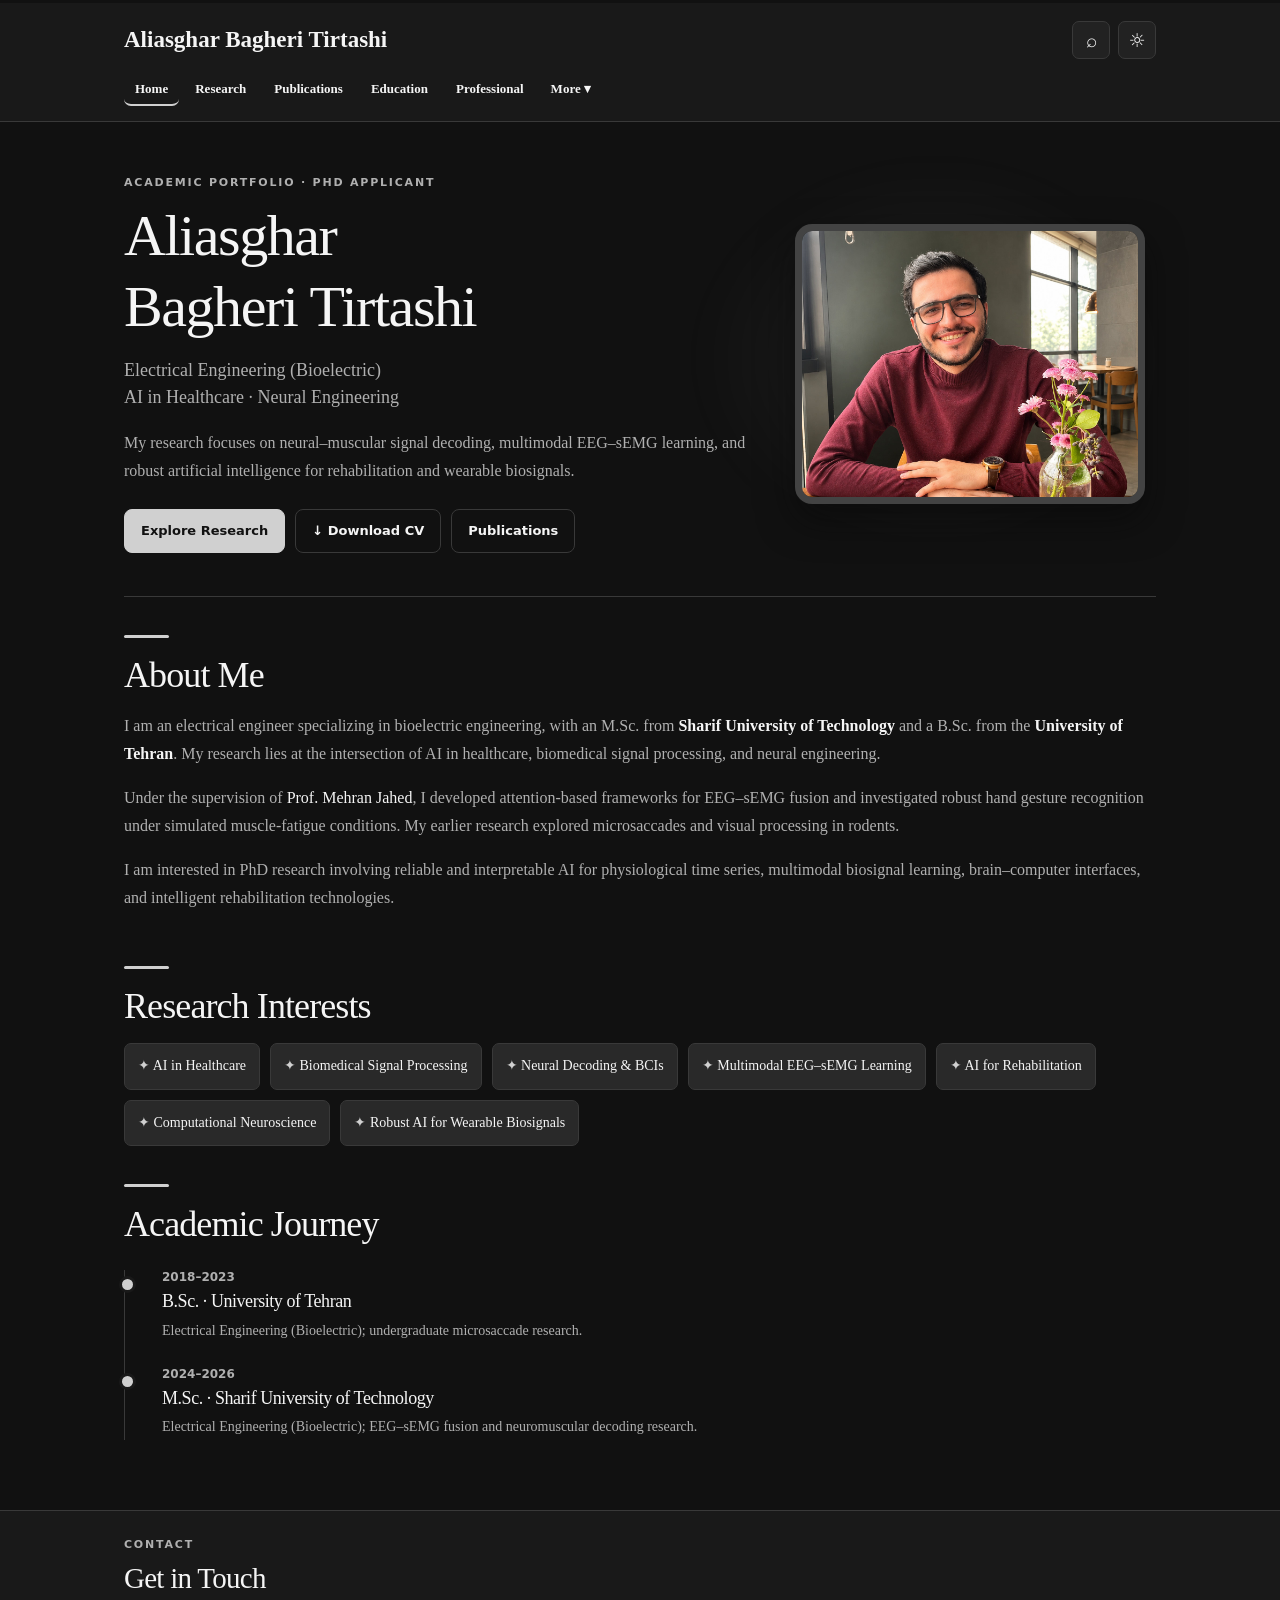
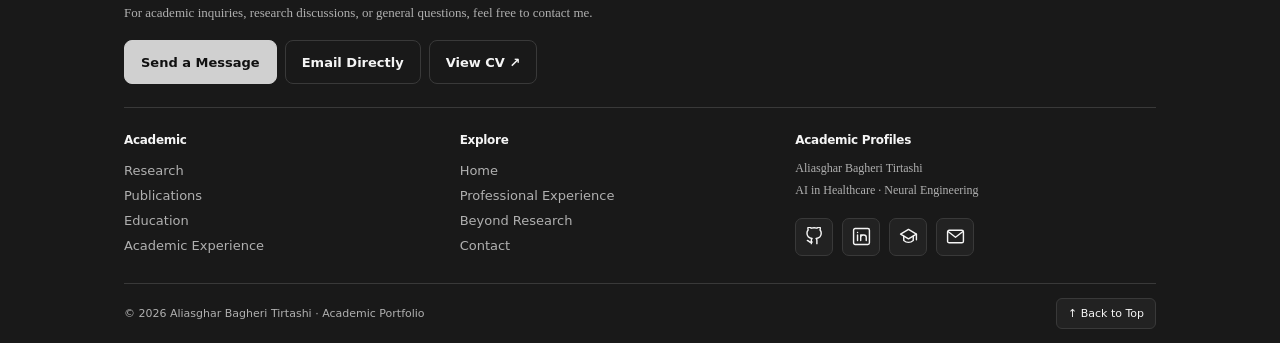
==== commit 48961f7c: "Add files via upload" ====
--- a/index.html
+++ b/index.html
@@ -1,3 +1,3 @@
 <!DOCTYPE html>
 
-<html lang="en"><head><meta charset="utf-8"/><meta content="width=device-width,initial-scale=1" name="viewport"/><meta content="#111111" name="theme-color"/><meta content="Aliasghar Bagheri Tirtashi is a bioelectric engineering researcher focusing on AI in healthcare, EEG–sEMG fusion and rehabilitation." name="description"/><meta content="Home | Aliasghar Bagheri Tirtashi" property="og:title"/><meta content="Aliasghar Bagheri Tirtashi is a bioelectric engineering researcher focusing on AI in healthcare, EEG–sEMG fusion and rehabilitation." property="og:description"/><meta content="website" property="og:type"/><title>Home | Aliasghar Bagheri Tirtashi</title><link href="style.css" rel="stylesheet"/><script defer="" src="site.js"></script><link href="https://aliasgharbagheri.com/" rel="canonical"/><meta content="dark light" name="color-scheme"/></head><body class="portfolio-site"><div aria-hidden="true" class="reading-progress"></div><header class="site-header"><div class="shell"><div class="brandbar"><a class="brand" href="index.html"><span>Aliasghar Bagheri Tirtashi</span></a><div class="header-actions"><button aria-label="Search the website" class="header-tool search-trigger" title="Search all pages" type="button">⌕</button><button aria-label="Switch to Soft Silver light reading mode" class="header-tool theme-trigger" title="Toggle light reading mode" type="button">☼</button><button aria-controls="primary-nav" aria-expanded="false" class="menu-toggle" type="button">☰ Menu</button></div></div><nav aria-label="Main navigation" class="nav" id="primary-nav"><a aria-current="page" class="nav-link" href="index.html">Home</a><a class="nav-link" href="projects.html">Research</a><a class="nav-link" href="publications.html">Publications</a><a class="nav-link" href="education.html">Education</a><a class="nav-link" href="professional.html">Professional</a><div class="more-menu"><button aria-controls="more-dropdown" aria-expanded="false" class="more-trigger" type="button">More ▾</button><div class="more-dropdown" id="more-dropdown"><a class="nav-link" href="experience.html">Academic Experience</a><a class="nav-link" href="beyond.html">Beyond Research</a><a class="nav-link" href="contact.html">Contact</a></div></div></nav><div class="site-search" hidden="" id="site-search" role="search"><div class="site-search-row"><label class="sr-only" for="site-search-input">Search this academic website</label><input autocomplete="off" id="site-search-input" placeholder="Search EEG, publications, skills, Peekage…" type="search"/><button aria-label="Close search" class="search-dismiss" type="button">×</button></div><div aria-live="polite" class="site-search-results" id="site-search-results"><p>Search topics across all eight pages.</p></div></div></div></header><main class="shell" id="main-content"><section class="hero"><div><div class="eyebrow">Academic portfolio · PhD applicant</div><h1>Aliasghar<br/>Bagheri Tirtashi</h1><div class="sub">Electrical Engineering (Bioelectric)<br/>AI in Healthcare · Neural Engineering</div><p>My research focuses on neural–muscular signal decoding, multimodal EEG–sEMG learning, and robust artificial intelligence for rehabilitation and wearable biosignals.</p><div class="buttons"><a class="btn primary" href="projects.html">Explore Research</a><a class="btn" download="" href="CV.pdf">↓ Download CV</a><a class="btn" href="publications.html">Publications</a></div></div><div class="photo-wrap"><img alt="Portrait of Aliasghar Bagheri Tirtashi" class="portrait" decoding="async" fetchpriority="high" height="1254" src="profile.jpg" width="1254"/></div></section><section class="section"><div class="rule"></div><h2>About Me</h2><p>I am an electrical engineer specializing in bioelectric engineering, with an M.Sc. from <strong>Sharif University of Technology</strong> and a B.Sc. from the <strong>University of Tehran</strong>. My research lies at the intersection of AI in healthcare, biomedical signal processing, and neural engineering.</p><p>Under the supervision of <a href="https://scholar.google.com/citations?user=g4iOgRsAAAAJ" rel="noopener noreferrer" target="_blank">Prof. Mehran Jahed</a>, I developed attention-based frameworks for EEG–sEMG fusion and investigated robust hand gesture recognition under simulated muscle-fatigue conditions. My earlier research explored microsaccades and visual processing in rodents.</p><p>I am interested in PhD research involving reliable and interpretable AI for physiological time series, multimodal biosignal learning, brain–computer interfaces, and intelligent rehabilitation technologies.</p></section><section class="section"><div class="rule"></div><h2>Research Interests</h2><div class="topics"><span class="topic">AI in Healthcare</span><span class="topic">Biomedical Signal Processing</span><span class="topic">Neural Decoding &amp; BCIs</span><span class="topic">Multimodal EEG–sEMG Learning</span><span class="topic">AI for Rehabilitation</span><span class="topic">Computational Neuroscience</span><span class="topic">Robust AI for Wearable Biosignals</span></div></section><section class="section"><div class="rule"></div><h2>Academic Journey</h2><div class="timeline"><div class="timeitem"><div class="timeyear">2018–2023</div><h3>B.Sc. · University of Tehran</h3><p>Electrical Engineering (Bioelectric); undergraduate microsaccade research.</p></div><div class="timeitem"><div class="timeyear">2024–2026</div><h3>M.Sc. · Sharif University of Technology</h3><p>Electrical Engineering (Bioelectric); EEG–sEMG fusion and neuromuscular decoding research.</p></div></div></section></main><footer class="footer advanced-footer"><div class="shell footer-inner"><div class="footer-cta"><div><div class="eyebrow">CONTACT</div><h2>Get in Touch</h2><p>For academic inquiries, research discussions, or general questions, feel free to contact me.</p></div><div class="footer-cta-actions"><a class="btn primary" href="contact.html#contact-form">Send a Message</a><a class="btn" href="mailto:aliasghar.bagheri79@sharif.edu">Email Directly</a><a class="btn" href="CV.pdf" rel="noopener" target="_blank">View CV ↗</a></div></div><div class="footer-columns"><div><h3>Academic</h3><a href="projects.html">Research</a><a href="publications.html">Publications</a><a href="education.html">Education</a><a href="experience.html">Academic Experience</a></div><div><h3>Explore</h3><a href="index.html">Home</a><a href="professional.html">Professional Experience</a><a href="beyond.html">Beyond Research</a><a href="contact.html">Contact</a></div><div><h3>Academic Profiles</h3><p>Aliasghar Bagheri Tirtashi<br/>AI in Healthcare · Neural Engineering</p><div class="footer-social"><a aria-label="GitHub profile" href="https://github.com/aliasgharbagheri2079" rel="noopener noreferrer" target="_blank" title="GitHub">GH</a><a aria-label="LinkedIn profile" href="https://www.linkedin.com/in/aliasghar-bagheri/" rel="noopener noreferrer" target="_blank" title="LinkedIn">in</a><a aria-label="Google Scholar profile" href="https://scholar.google.com/citations?user=hEYMCQ0AAAAJ&amp;hl=en" rel="noopener noreferrer" target="_blank" title="Google Scholar">GS</a><a aria-label="Academic email" href="mailto:aliasghar.bagheri79@sharif.edu" title="Email">@</a></div></div></div><div class="footer-bottom"><small>© 2026 Aliasghar Bagheri Tirtashi · Academic Portfolio</small><button class="back-to-top" type="button">↑ Back to Top</button></div></div></footer></body></html>+<html lang="en"><head><meta charset="utf-8"/><meta content="width=device-width,initial-scale=1" name="viewport"/><meta content="#111111" name="theme-color"/><meta content="Aliasghar Bagheri Tirtashi is a bioelectric engineering researcher focusing on AI in healthcare, EEG–sEMG fusion and rehabilitation." name="description"/><meta content="Home | Aliasghar Bagheri Tirtashi" property="og:title"/><meta content="Aliasghar Bagheri Tirtashi is a bioelectric engineering researcher focusing on AI in healthcare, EEG–sEMG fusion and rehabilitation." property="og:description"/><meta content="website" property="og:type"/><title>Home | Aliasghar Bagheri Tirtashi</title><link href="style.css" rel="stylesheet"/><script defer="" src="site.js"></script><link href="https://aliasgharbagheri.com/" rel="canonical"/><meta content="dark light" name="color-scheme"/></head><body class="portfolio-site"><div aria-hidden="true" class="reading-progress"></div><header class="site-header"><div class="shell"><div class="brandbar"><a class="brand" href="index.html"><span>Aliasghar Bagheri Tirtashi</span></a><div class="header-actions"><button aria-label="Search the website" class="header-tool search-trigger" title="Search all pages" type="button">⌕</button><button aria-label="Switch to Soft Silver light reading mode" class="header-tool theme-trigger" title="Toggle light reading mode" type="button">☼</button><button aria-controls="primary-nav" aria-expanded="false" class="menu-toggle" type="button">☰ Menu</button></div></div><nav aria-label="Main navigation" class="nav" id="primary-nav"><a aria-current="page" class="nav-link" href="index.html">Home</a><a class="nav-link" href="projects.html">Research</a><a class="nav-link" href="publications.html">Publications</a><a class="nav-link" href="education.html">Education</a><a class="nav-link" href="professional.html">Professional</a><div class="more-menu"><button aria-controls="more-dropdown" aria-expanded="false" class="more-trigger" type="button">More ▾</button><div class="more-dropdown" id="more-dropdown"><a class="nav-link" href="experience.html">Academic Experience</a><a class="nav-link" href="beyond.html">Beyond Research</a><a class="nav-link" href="contact.html">Contact</a></div></div></nav><div class="site-search" hidden="" id="site-search" role="search"><div class="site-search-row"><label class="sr-only" for="site-search-input">Search this academic website</label><input autocomplete="off" id="site-search-input" placeholder="Search EEG, publications, skills, Peekage…" type="search"/><button aria-label="Close search" class="search-dismiss" type="button">×</button></div><div aria-live="polite" class="site-search-results" id="site-search-results"><p>Search topics across all eight pages.</p></div></div></div></header><main class="shell" id="main-content"><section class="hero"><div><div class="eyebrow">Academic portfolio · PhD applicant</div><h1>Aliasghar<br/>Bagheri Tirtashi</h1><div class="sub">Electrical Engineering (Bioelectric)<br/>AI in Healthcare · Neural Engineering</div><p>My research focuses on neural–muscular signal decoding, multimodal EEG–sEMG learning, and robust artificial intelligence for rehabilitation and wearable biosignals.</p><div class="buttons"><a class="btn primary" href="projects.html">Explore Research</a><a class="btn" download="" href="CV.pdf">↓ Download CV</a><a class="btn" href="publications.html">Publications</a></div></div><div class="photo-wrap"><img alt="Portrait of Aliasghar Bagheri Tirtashi" class="portrait" decoding="async" fetchpriority="high" height="1254" src="profile.jpg" width="1254"/></div></section><section class="section"><div class="rule"></div><h2>About Me</h2><p>I am an electrical engineer specializing in bioelectric engineering, with an M.Sc. from <strong>Sharif University of Technology</strong> and a B.Sc. from the <strong>University of Tehran</strong>. My research lies at the intersection of AI in healthcare, biomedical signal processing, and neural engineering.</p><p>Under the supervision of <a href="https://scholar.google.com/citations?user=g4iOgRsAAAAJ" rel="noopener noreferrer" target="_blank">Prof. Mehran Jahed</a>, I developed attention-based frameworks for EEG–sEMG fusion and investigated robust hand gesture recognition under simulated muscle-fatigue conditions. My earlier research explored microsaccades and visual processing in rodents.</p><p>I am interested in PhD research involving reliable and interpretable AI for physiological time series, multimodal biosignal learning, brain–computer interfaces, and intelligent rehabilitation technologies.</p></section><section class="section"><div class="rule"></div><h2>Research Interests</h2><div class="topics"><span class="topic">AI in Healthcare</span><span class="topic">Biomedical Signal Processing</span><span class="topic">Neural Decoding &amp; BCIs</span><span class="topic">Multimodal EEG–sEMG Learning</span><span class="topic">AI for Rehabilitation</span><span class="topic">Computational Neuroscience</span><span class="topic">Robust AI for Wearable Biosignals</span></div></section><section class="section"><div class="rule"></div><h2>Academic Journey</h2><div class="timeline"><div class="timeitem"><div class="timeyear">2018–2023</div><h3>B.Sc. · University of Tehran</h3><p>Electrical Engineering (Bioelectric); undergraduate microsaccade research.</p></div><div class="timeitem"><div class="timeyear">2024–2026</div><h3>M.Sc. · Sharif University of Technology</h3><p>Electrical Engineering (Bioelectric); EEG–sEMG fusion and neuromuscular decoding research.</p></div></div></section></main><footer class="footer advanced-footer"><div class="shell footer-inner"><div class="footer-cta"><div><div class="eyebrow">CONTACT</div><h2>Get in Touch</h2><p>For academic inquiries, research discussions, or general questions, feel free to contact me.</p></div><div class="footer-cta-actions"><a class="btn primary" href="contact.html#contact-form">Send a Message</a><a class="btn" href="mailto:aliasghar.bagheri79@sharif.edu">Email Directly</a><a class="btn" href="CV.pdf" rel="noopener" target="_blank">View CV ↗</a></div></div><div class="footer-columns"><div><h3>Academic</h3><a href="projects.html">Research</a><a href="publications.html">Publications</a><a href="education.html">Education</a><a href="experience.html">Academic Experience</a></div><div><h3>Explore</h3><a href="index.html">Home</a><a href="professional.html">Professional Experience</a><a href="beyond.html">Beyond Research</a><a href="contact.html">Contact</a></div><div><h3>Academic Profiles</h3><p>Aliasghar Bagheri Tirtashi<br/>AI in Healthcare · Neural Engineering</p><div class="footer-social"><a aria-label="GitHub profile" class="social-icon-link" href="https://github.com/aliasgharbagheri2079" rel="noopener noreferrer" target="_blank" title="GitHub"><svg aria-hidden="true" fill="none" focusable="false" height="19" stroke="currentColor" stroke-linecap="round" stroke-linejoin="round" stroke-width="1.8" viewbox="0 0 24 24" width="19" xmlns="http://www.w3.org/2000/svg"><path d="M9 19c-4 1.5-4-2-6-2m12 4v-3.87a3.37 3.37 0 0 0-.94-2.61c3.14-.35 6.44-1.54 6.44-7A5.44 5.44 0 0 0 19 3.77 5.07 5.07 0 0 0 18.91 0S17.73-.35 15 1.48a13.38 13.38 0 0 0-7 0C5.27-.35 4.09 0 4.09 0A5.07 5.07 0 0 0 4 3.77 5.44 5.44 0 0 0 2.5 7.54c0 5.42 3.3 6.61 6.44 7A3.37 3.37 0 0 0 8 17.13V21"></path></svg></a><a aria-label="LinkedIn profile" class="social-icon-link" href="https://www.linkedin.com/in/aliasghar-bagheri/" rel="noopener noreferrer" target="_blank" title="LinkedIn"><svg aria-hidden="true" fill="none" focusable="false" height="19" stroke="currentColor" stroke-linecap="round" stroke-linejoin="round" stroke-width="1.8" viewbox="0 0 24 24" width="19" xmlns="http://www.w3.org/2000/svg"><rect height="20" rx="2" width="20" x="2" y="2"></rect><path d="M7 10v7M7 7h.01M11 17v-7h4a3 3 0 0 1 3 3v4M11 13a3 3 0 0 1 3-3"></path></svg></a><a aria-label="Google Scholar profile" class="social-icon-link" href="https://scholar.google.com/citations?user=hEYMCQ0AAAAJ&amp;hl=en" rel="noopener noreferrer" target="_blank" title="Google Scholar"><svg aria-hidden="true" fill="none" focusable="false" height="19" stroke="currentColor" stroke-linecap="round" stroke-linejoin="round" stroke-width="1.8" viewbox="0 0 24 24" width="19" xmlns="http://www.w3.org/2000/svg"><path d="m2 9 10-6 10 6-10 6-10-6Z"></path><path d="M6 11.5V17c3.5 3 8.5 3 12 0v-5.5M22 9v7"></path></svg></a><a aria-label="Academic email" class="social-icon-link" href="mailto:aliasghar.bagheri79@sharif.edu" title="Email"><svg aria-hidden="true" fill="none" focusable="false" height="19" stroke="currentColor" stroke-linecap="round" stroke-linejoin="round" stroke-width="1.8" viewbox="0 0 24 24" width="19" xmlns="http://www.w3.org/2000/svg"><rect height="16" rx="2" width="20" x="2" y="4"></rect><path d="m3 6 9 7 9-7"></path></svg></a></div></div></div><div class="footer-bottom"><small>© 2026 Aliasghar Bagheri Tirtashi · Academic Portfolio</small><button class="back-to-top" type="button">↑ Back to Top</button></div></div></footer></body></html>
--- a/style.css
+++ b/style.css
@@ -402,3 +402,78 @@
 html[data-theme="light"] .header-tool{background:#FFFFFF!important;color:#272B2E!important;border-color:#D7DBDE!important}
 html[data-theme="light"] .site-search{background:#E9EBED!important}
 @media(max-width:700px){.brandbar{align-items:center}.header-actions{gap:5px}.header-tool{width:34px;height:34px}}
+
+
+/* Compact academic timeline: site-wide monochrome and Soft Silver variables. */
+.professional-timeline{border-left:2px solid var(--border);padding-left:22px;margin:24px 0 30px;max-width:950px}
+.professional-timeline .timeline-role{background:transparent!important;box-shadow:none!important;border:0!important;border-bottom:1px solid var(--border)!important;margin:0;padding:25px 0 26px;position:relative}
+.professional-timeline .timeline-role:first-child{padding-top:3px}
+.professional-timeline .timeline-role:last-child{border-bottom:0!important}
+.professional-timeline .timeline-role:before{content:"";position:absolute;left:-29px;top:32px;width:10px;height:10px;border-radius:50%;background:var(--bg);border:2px solid var(--ochre)}
+.professional-timeline .timeline-role:first-child:before{top:10px}
+.professional-timeline .timeline-role-meta{display:flex;flex-wrap:wrap;justify-content:space-between;align-items:baseline;column-gap:22px;row-gap:6px;margin-bottom:10px}
+.professional-timeline .timeline-role-date,.professional-timeline .timeline-role-place{font:650 11px/1.6 system-ui,sans-serif;letter-spacing:.3px;color:var(--muted)!important}
+.professional-timeline .timeline-role-title{font-family:Georgia,serif!important;font-size:clamp(21px,2.6vw,27px)!important;line-height:1.25!important;font-weight:400!important;color:var(--fg)!important;margin:0 0 5px!important}
+.professional-timeline .timeline-role-company{font:650 14px/1.6 system-ui,sans-serif!important;color:var(--fg)!important;margin:0 0 12px!important}
+.professional-timeline .timeline-role-summary{font:14px/1.75 Georgia,serif!important;color:var(--muted)!important;max-width:790px;margin:0 0 13px!important}
+.professional-timeline .timeline-role-tags{display:flex;gap:7px;flex-wrap:wrap;margin:0 0 9px}
+.professional-timeline .timeline-role-tag{display:inline-flex;align-items:center;border:1px solid var(--border);border-radius:999px;background:var(--raised);color:var(--muted);padding:5px 10px;font:11px/1.4 system-ui,sans-serif}
+.professional-timeline .timeline-role-details{padding:0;margin:5px 0 0!important;border:0!important;background:transparent!important}
+.professional-timeline .timeline-role-details summary{display:list-item;list-style:none;cursor:pointer;color:var(--fg)!important;font:650 12px/1.6 system-ui,sans-serif!important;padding:7px 0!important}
+.professional-timeline .timeline-role-details summary::-webkit-details-marker{display:none}
+.professional-timeline .timeline-role-details summary:after{content:"⌄";padding-left:8px;color:var(--muted)}
+.professional-timeline .timeline-role-details[open] summary:after{content:"⌃"}
+.professional-timeline .timeline-role-details-body{background:var(--card);border:1px solid var(--border);border-radius:7px;padding:12px 15px;margin:7px 0 0;max-width:760px}
+.professional-timeline .timeline-role-details-body p{font:12px/1.8 system-ui,sans-serif!important;color:var(--muted)!important;margin:0!important;background:transparent!important;border:0!important;padding:0!important}
+@media(max-width:650px){.professional-timeline{padding-left:16px;margin-top:18px}.professional-timeline .timeline-role{padding:21px 0 23px}.professional-timeline .timeline-role:before{left:-23px;width:9px;height:9px;top:28px}.professional-timeline .timeline-role:first-child:before{top:10px}.professional-timeline .timeline-role-meta{display:block}.professional-timeline .timeline-role-place{display:block;margin-top:3px}.professional-timeline .timeline-role-title{font-size:21px!important}}
+
+
+/* Publications interface polish: one on-page navigation and consistent theme contrast. */
+body .section-toc{background:transparent!important;border:0!important;border-bottom:1px solid var(--border)!important;border-radius:0!important;padding:10px 0 14px!important;margin:14px 0 25px!important;gap:9px!important}
+body .section-toc span{color:var(--muted)!important;font-size:11px!important;letter-spacing:.7px}
+body .section-toc a{background:var(--card)!important;color:var(--fg)!important;border:1px solid var(--border)!important;padding:7px 12px!important;border-radius:6px!important}
+body .section-toc a:hover{border-color:var(--fg)!important;text-decoration:none}
+body .pub .publication-status{display:inline-block!important;background:transparent!important;color:var(--muted)!important;border:0!important;border-radius:0!important;padding:0!important;margin:0 0 13px!important;font:700 11px/1.5 system-ui,sans-serif!important;letter-spacing:1px!important;text-transform:uppercase}
+body .pub .links{gap:8px!important;margin:15px 0 18px!important}
+body .pub .links a{display:inline-flex!important;align-items:center!important;min-height:37px!important;background:var(--raised)!important;color:var(--fg)!important;border:1px solid var(--border)!important;border-radius:6px!important;padding:8px 13px!important;text-decoration:none!important}
+body .pub .links a:hover{border-color:var(--fg)!important;background:var(--card)!important}
+body .publication-tabs button{background:var(--raised)!important;color:var(--fg)!important;border-color:var(--border)!important}
+body .publication-tabs button[aria-selected="true"]{background:var(--ochre)!important;color:var(--btntext)!important;border-color:var(--ochre)!important}
+body .publication-tab-panel{background:var(--raised)!important;color:var(--muted)!important;border-color:var(--border)!important}
+body .pub .pub-intro strong{color:var(--fg)!important}
+html[data-theme="light"] .pub .publication-status{color:#525B61!important}
+html[data-theme="light"] .pub .links a{background:#F6F7F8!important;color:#272B2E!important;border-color:#D7DBDE!important}
+html[data-theme="light"] .pub .links a:hover{background:#E9EBED!important;border-color:#787E84!important}
+html[data-theme="light"] .publication-tabs button[aria-selected="true"]{color:#FFFFFF!important;background:#41474B!important}
+html[data-theme="light"] .section-toc a{background:#FFFFFF!important;color:#272B2E!important}
+@media(max-width:600px){body .section-toc{align-items:flex-start}body .section-toc span{width:100%}}
+
+
+/* 2026 final readability pass: semantic tokens prevent dark pills in light mode. */
+:root{--raised:#292929;--btntext:#111111}
+html[data-theme="light"]{--raised:#F6F7F8;--btntext:#FFFFFF}
+.tag,.publication-status{background:transparent!important;border:0!important;color:var(--muted)!important;box-shadow:none!important;padding:0!important;font:700 11px/1.5 system-ui,sans-serif!important;letter-spacing:.7px;text-transform:uppercase}
+html[data-theme="light"] .tag,html[data-theme="light"] .publication-status{color:#525B61!important;background:transparent!important}
+html[data-theme="light"] :is(.card h3,.card h4,.pub h3,.section h2,.section h3,.architecture-demo h4,.research-architecture h4,.head h1,.footer h2,.footer h3){color:#272B2E!important}
+html[data-theme="light"] :is(.architecture-step,.arch-step,.publication-highlights summary,.research-details summary,.links a,.external-media-link){color:#272B2E!important;background:#F6F7F8!important;border-color:#D7DBDE!important}
+html[data-theme="light"] .research-architecture,html[data-theme="light"] .architecture-demo{background:#FFFFFF!important;border-color:#D7DBDE!important}
+html[data-theme="light"] :is(.architecture-description,.arch-info,.research-details p,.publication-highlights-body){color:#61676D!important;background:#F6F7F8!important}
+html[data-theme="light"] :is(.architecture-step small,.diagram-hint){color:#61676D!important}
+html[data-theme="light"] .architecture-step[aria-pressed="true"]{background:#E9EBED!important;color:#272B2E!important;border-color:#41474B!important}
+/* Lightweight scholarly publications: no metric/chart tile grid or dashboard tabs. */
+.pub{border-left:0!important;padding:24px!important}
+.publication-highlights{margin-top:15px!important;border-top:1px solid var(--border)!important;padding-top:7px!important}
+.publication-highlights summary{font:650 13px system-ui,sans-serif;color:var(--fg)!important;background:transparent!important;cursor:pointer;padding:10px 0!important}
+.publication-highlights summary:hover{text-decoration:underline}
+.publication-highlights-body{background:var(--raised)!important;border:1px solid var(--border);border-radius:7px;padding:15px 16px;color:var(--muted)!important}
+.publication-highlights-body p{font-size:13px!important;line-height:1.8;margin:0 0 10px!important;color:var(--muted)!important;background:transparent!important;padding:0!important}
+.publication-highlights-body p:last-child{margin-bottom:0!important}
+.publication-highlights-body strong{color:var(--fg)!important}
+html[data-theme="light"] .publication-highlights-body strong{color:#272B2E!important}
+/* Genuine monochrome icons, theme-aware and keyboard accessible. */
+.footer-social{display:flex;align-items:center;gap:9px}
+.footer-social a.social-icon-link{display:inline-flex!important;align-items:center!important;justify-content:center!important;width:38px;height:38px;padding:0!important;flex:none;color:var(--fg)!important;background:var(--card)!important;border:1px solid var(--border)!important;border-radius:7px;text-decoration:none!important}
+.footer-social a.social-icon-link svg{width:19px;height:19px;display:block;flex:none;stroke:currentColor}
+.footer-social a.social-icon-link:hover{background:var(--raised)!important;border-color:var(--ochre)!important}
+.footer-social a.social-icon-link:focus-visible{outline:2px solid var(--ochre);outline-offset:3px}
+@media(max-width:600px){.pub{padding:17px!important}.publication-highlights-body{padding:12px!important}}
